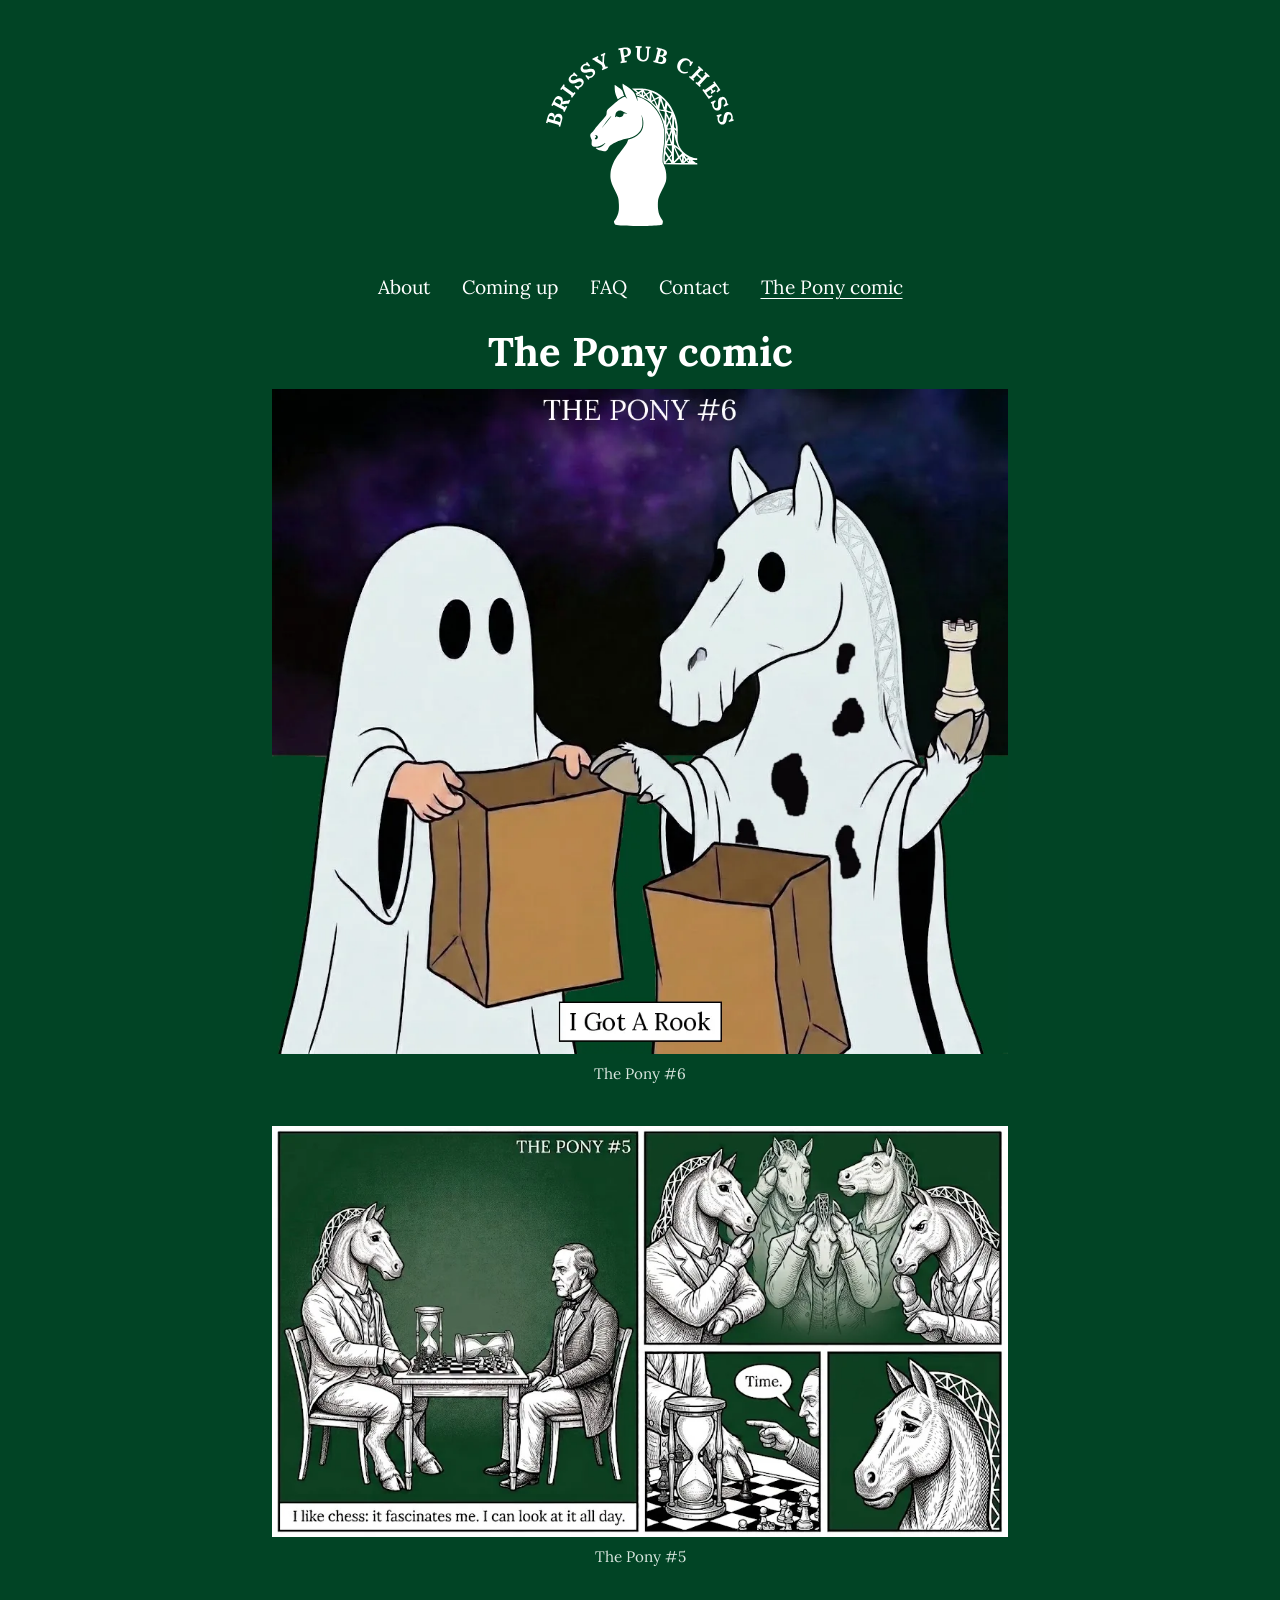
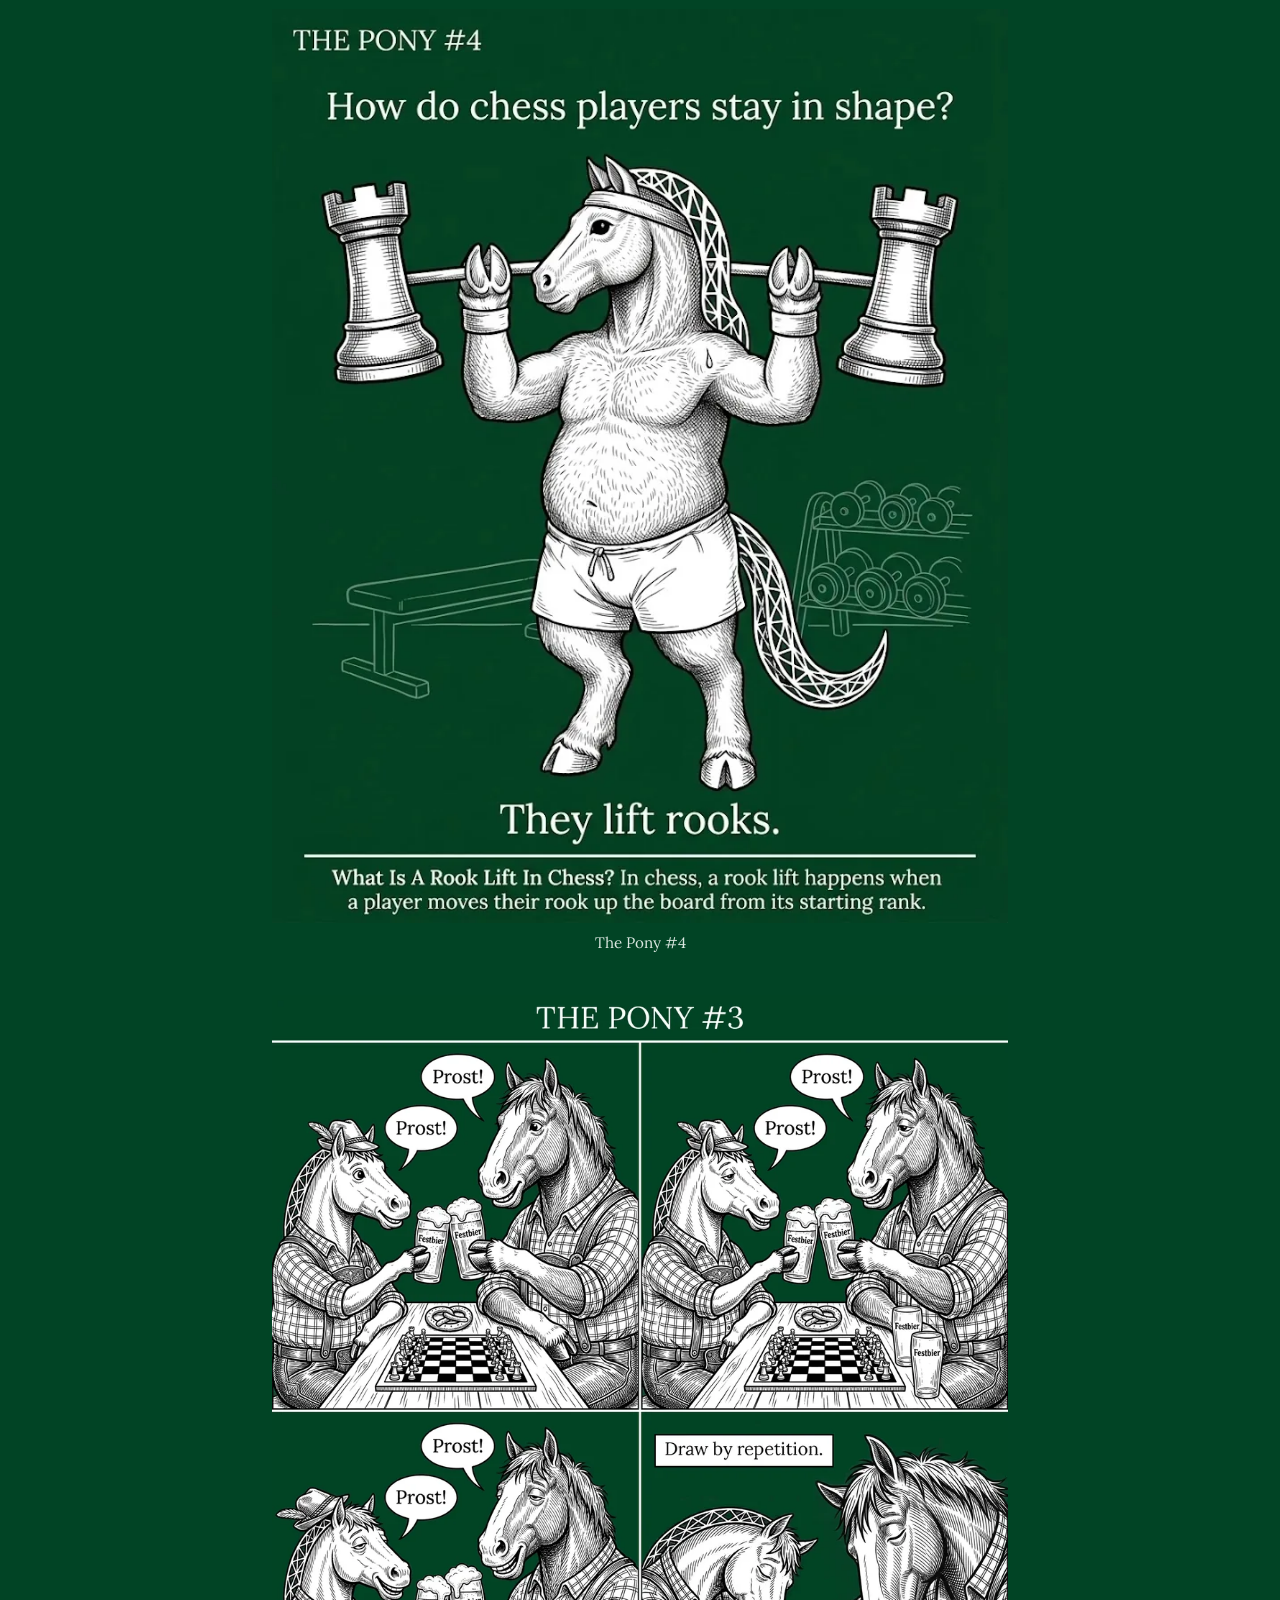
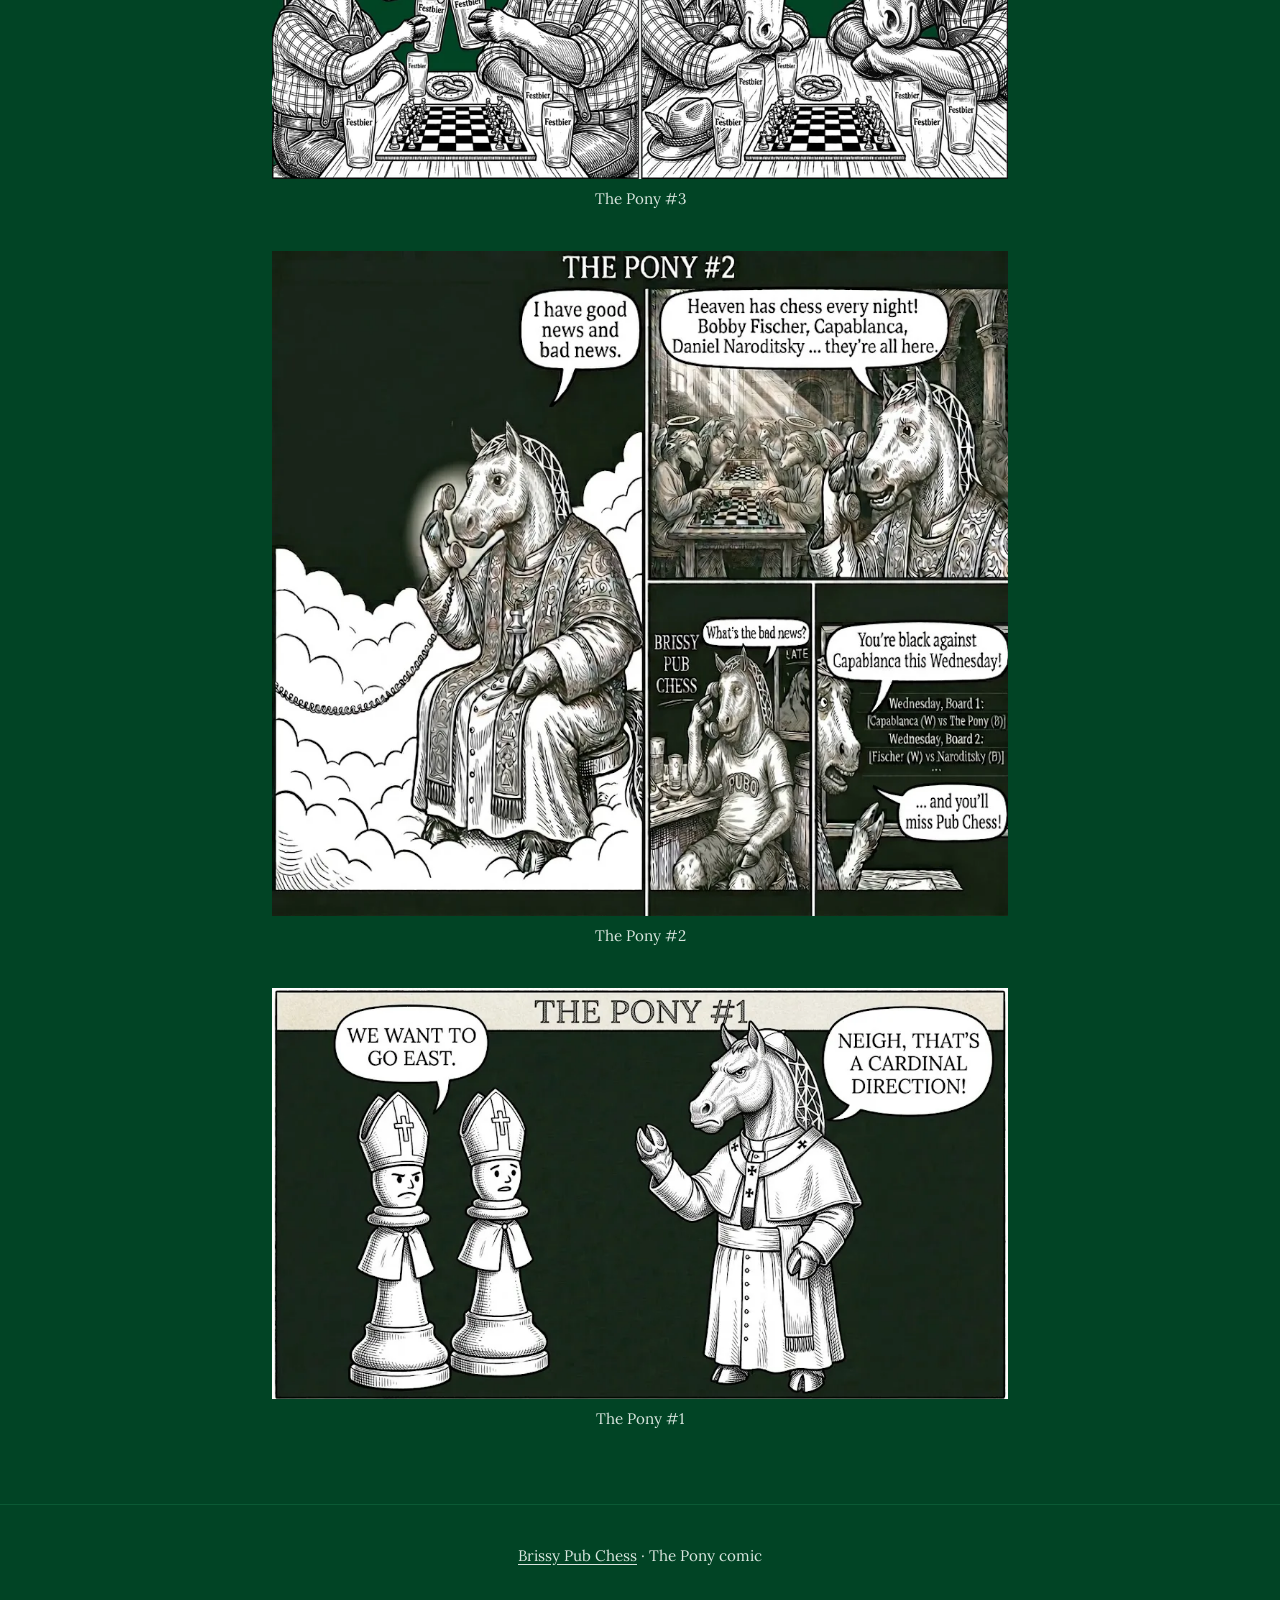
==== the-pony/index.html @ 3428e90f "Use the www address in canonical and og tags Co-Authored-By: Claude Opus 5.5 <noreply@anthropic.com>" ====
<!DOCTYPE html>
<html lang="en-AU">
<head>
  <meta charset="utf-8">
  <meta name="viewport" content="width=device-width, initial-scale=1">
  <title>The Pony · Brissy Pub Chess</title>
  <meta name="description" content="The Pony, a chess comic from Brissy Pub Chess.">
  <link rel="canonical" href="https://www.brissypubchess.com.au/the-pony/">
  <meta property="og:type" content="website">
  <meta property="og:site_name" content="Brissy Pub Chess">
  <meta property="og:title" content="The Pony · Brissy Pub Chess">
  <meta property="og:description" content="The Pony, a chess comic from Brissy Pub Chess.">
  <meta property="og:url" content="https://www.brissypubchess.com.au/the-pony/">
  <meta property="og:image" content="https://www.brissypubchess.com.au/images/share.jpg">
  <meta property="og:image:width" content="1200">
  <meta property="og:image:height" content="630">
  <meta property="og:image:alt" content="Players at chess boards at Sea Legs Brewing Co">
  <meta property="og:locale" content="en_AU">
  <meta name="theme-color" content="#014425">
  <link rel="icon" href="../images/favicon.svg" type="image/svg+xml">
  <link rel="apple-touch-icon" href="../images/apple-touch-icon.png">
  <link rel="preload" href="../fonts/lora-latin-wght-normal.woff2" as="font" type="font/woff2" crossorigin>
  <link rel="stylesheet" href="../css/style.css">
</head>
<body>
  <a class="skip-link" href="#main">Skip to content</a>

  <header class="site-header">
    <a href="../index.html"><img class="logo" src="../images/logo.svg" width="1024" height="1024" alt="Brissy Pub Chess"></a>
    <nav class="site-nav" aria-label="Main">
      <ul>
        <li><a href="../index.html#about">About</a></li>
        <li><a href="../index.html#coming-up">Coming up</a></li>
        <li><a href="../index.html#faq">FAQ</a></li>
        <li><a href="../index.html#contact">Contact</a></li>
        <li><a href="index.html" aria-current="page">The Pony comic</a></li>
      </ul>
    </nav>
  </header>

  <main id="main">
    <h1>The Pony comic</h1>

    <!--
      Newest first. To add a comic, copy one <figure> block to the top and
      change the number in it. Each comic has a 640px wide copy for phones and
      a copy up to 1024px wide for computers; the browser picks one. The
      newest comic loads straight away; older ones load as people scroll down.
    -->

    <figure class="comic">
      <img src="../images/the-pony/the-pony-6-640.webp"
           srcset="../images/the-pony/the-pony-6-640.webp 640w, ../images/the-pony/the-pony-6-1024.webp 1024w"
           sizes="(min-width: 48rem) 46rem, 100vw"
           width="1024" height="925"
           alt="Trick-or-treating at night. A child in a white ghost sheet holds open a paper bag. Beside them, The Pony, also in a ghost sheet with eye holes, holds up a chess rook over his own paper bag. Caption: I Got A Rook.">
      <figcaption>The Pony #6</figcaption>
    </figure>

    <figure class="comic">
      <img src="../images/the-pony/the-pony-5-640.webp"
           srcset="../images/the-pony/the-pony-5-640.webp 640w, ../images/the-pony/the-pony-5-1024.webp 1024w"
           sizes="(min-width: 48rem) 46rem, 100vw"
           loading="lazy"
           width="1024" height="572"
           alt="The Pony plays chess against a Victorian gentleman, with sandglasses for clocks. Caption: I like chess: it fascinates me. I can look at it all day. The Pony thinks hard, the gentleman points at the empty sandglass and says Time., and The Pony looks sad.">
      <figcaption>The Pony #5</figcaption>
    </figure>

    <figure class="comic">
      <img src="../images/the-pony/the-pony-4-640.webp"
           srcset="../images/the-pony/the-pony-4-640.webp 640w, ../images/the-pony/the-pony-4-825.webp 825w"
           sizes="(min-width: 48rem) 46rem, 100vw"
           loading="lazy"
           width="825" height="1024"
           alt="How do chess players stay in shape? The Pony lifts a barbell with a rook at each end. They lift rooks. Below: What is a rook lift in chess? In chess, a rook lift happens when a player moves their rook up the board from its starting rank.">
      <figcaption>The Pony #4</figcaption>
    </figure>

    <figure class="comic">
      <img src="../images/the-pony/the-pony-3-640.webp"
           srcset="../images/the-pony/the-pony-3-640.webp 640w, ../images/the-pony/the-pony-3-1024.webp 1024w"
           sizes="(min-width: 48rem) 46rem, 100vw"
           loading="lazy"
           width="1024" height="1090"
           alt="Two horses in Oktoberfest outfits at a chess board clink steins of Festbier and say Prost!, three panels in a row, with more empty glasses each time. In the last panel both are asleep on the table: Draw by repetition.">
      <figcaption>The Pony #3</figcaption>
    </figure>

    <figure class="comic">
      <img src="../images/the-pony/the-pony-2-640.webp"
           srcset="../images/the-pony/the-pony-2-640.webp 640w, ../images/the-pony/the-pony-2-1024.webp 1024w"
           sizes="(min-width: 48rem) 46rem, 100vw"
           loading="lazy"
           width="1024" height="925"
           alt="The Pony phones from heaven: I have good news and bad news. Heaven has chess every night! Bobby Fischer, Capablanca, Daniel Naroditsky ... they're all here. At Brissy Pub Chess, a horse answers: What's the bad news? You're black against Capablanca this Wednesday! ... and you'll miss Pub Chess! The pairings read Board 1: Capablanca (W) vs The Pony (B), Board 2: Fischer (W) vs Naroditsky (B).">
      <figcaption>The Pony #2</figcaption>
    </figure>

    <figure class="comic">
      <img src="../images/the-pony/the-pony-1-640.webp"
           srcset="../images/the-pony/the-pony-1-640.webp 640w, ../images/the-pony/the-pony-1-1024.webp 1024w"
           sizes="(min-width: 48rem) 46rem, 100vw"
           loading="lazy"
           width="1024" height="572"
           alt="Two bishops say: We want to go east. The Pony, dressed as a cardinal, replies: Neigh, that's a cardinal direction!">
      <figcaption>The Pony #1</figcaption>
    </figure>
  </main>

  <footer class="site-footer">
    <p><a href="../index.html">Brissy Pub Chess</a> · The Pony comic</p>
  </footer>
</body>
</html>
---- css/style.css ----
/* Brissy Pub Chess website styles.
   Phone first: the base rules are for a narrow screen, and the media
   queries at the bottom widen the layout for tablets and computers. */

@font-face {
  font-family: "Lora";
  src: url("../fonts/lora-latin-wght-normal.woff2") format("woff2");
  font-weight: 400 700;
  font-style: normal;
  font-display: swap;
}

:root {
  --green: #014425;      /* the brand green, measured from the logo */
  --green-light: #0b5a35;
  --white: #ffffff;
  --white-soft: #d9e6df;
  --max-width: 48rem;
}

*,
*::before,
*::after {
  box-sizing: border-box;
}

/* Smooth jumps between sections, unless the visitor has asked their
   device to reduce motion. */
@media (prefers-reduced-motion: no-preference) {
  html {
    scroll-behavior: smooth;
  }
}

body {
  margin: 0;
  background: var(--green);
  color: var(--white);
  font-family: "Lora", Georgia, "Times New Roman", serif;
  font-size: 1.125rem;
  line-height: 1.6;
}

img {
  max-width: 100%;
  height: auto;
  display: block;
}

a {
  color: var(--white);
  text-underline-offset: 0.2em;
}

a:focus-visible,
summary:focus-visible {
  outline: 3px solid var(--white);
  outline-offset: 3px;
}

.skip-link {
  position: absolute;
  left: -999px;
}

.skip-link:focus {
  left: 1rem;
  top: 1rem;
  background: var(--white);
  color: var(--green);
  padding: 0.5rem 1rem;
}

/* Header and menu */

.site-header {
  text-align: center;
  padding: 1.5rem 1rem 0;
}

.site-title {
  margin: 0;
}

.site-header .logo {
  width: 11rem;
  margin: 0 auto;
}

.site-nav ul {
  list-style: none;
  margin: 1rem 0 0;
  padding: 0;
  display: flex;
  flex-wrap: wrap;
  justify-content: center;
  align-items: center;
  gap: 0.25rem 0.5rem;
}

.site-nav a {
  display: inline-flex;
  align-items: center;
  min-height: 2.75rem;   /* comfortable tap target on a phone */
  padding: 0.5rem 0.75rem;
  text-decoration: none;
}

.site-nav a:hover,
.site-nav a[aria-current="page"] {
  text-decoration: underline;
}

/* Content */

main {
  max-width: var(--max-width);
  margin: 0 auto;
  padding: 0 1rem 2rem;
}

section {
  padding-top: 1.5rem;
  scroll-margin-top: 1rem;
}

h1,
h2 {
  font-weight: 700;
  line-height: 1.25;
  margin: 1rem 0 0.75rem;
}

h1 {
  font-size: 2rem;
  text-align: center;
}

h2 {
  font-size: 1.6rem;
  border-bottom: 1px solid var(--green-light);
  padding-bottom: 0.25rem;
}

.lead {
  font-size: 1.25rem;
}

.photo {
  border-radius: 0.5rem;
  margin: 1rem 0;
}

.events {
  list-style: none;
  padding: 0;
}

.events li {
  border: 1px solid var(--white-soft);
  border-radius: 0.5rem;
  padding: 1rem;
}

.events strong {
  display: block;
  font-size: 1.25rem;
}

/* FAQ uses the built-in <details> element, so it opens and closes
   without any JavaScript. */

.faq details {
  border-bottom: 1px solid var(--green-light);
}

.faq summary {
  cursor: pointer;
  font-weight: 700;
  padding: 0.75rem 0;
  min-height: 2.75rem;
}

.faq details p {
  margin: 0 0 1rem;
}

.links {
  list-style: none;
  padding: 0;
}

.links li {
  padding: 0.25rem 0;
}

.links a {
  display: inline-block;
  min-height: 2.75rem;
  padding: 0.5rem 0;
}

/* The Pony */

.comic {
  margin: 0 0 2.5rem;
}

.comic figcaption {
  color: var(--white-soft);
  font-size: 0.95rem;
  margin-top: 0.5rem;
  text-align: center;
}

/* Footer */

.site-footer {
  text-align: center;
  color: var(--white-soft);
  font-size: 0.95rem;
  padding: 1.5rem 1rem 2rem;
  border-top: 1px solid var(--green-light);
}

.site-footer a {
  color: var(--white-soft);
}

/* Wider screens */

@media (min-width: 40rem) {
  body {
    font-size: 1.2rem;
  }

  .site-header .logo {
    width: 14rem;
  }

  h1 {
    font-size: 2.5rem;
  }
}
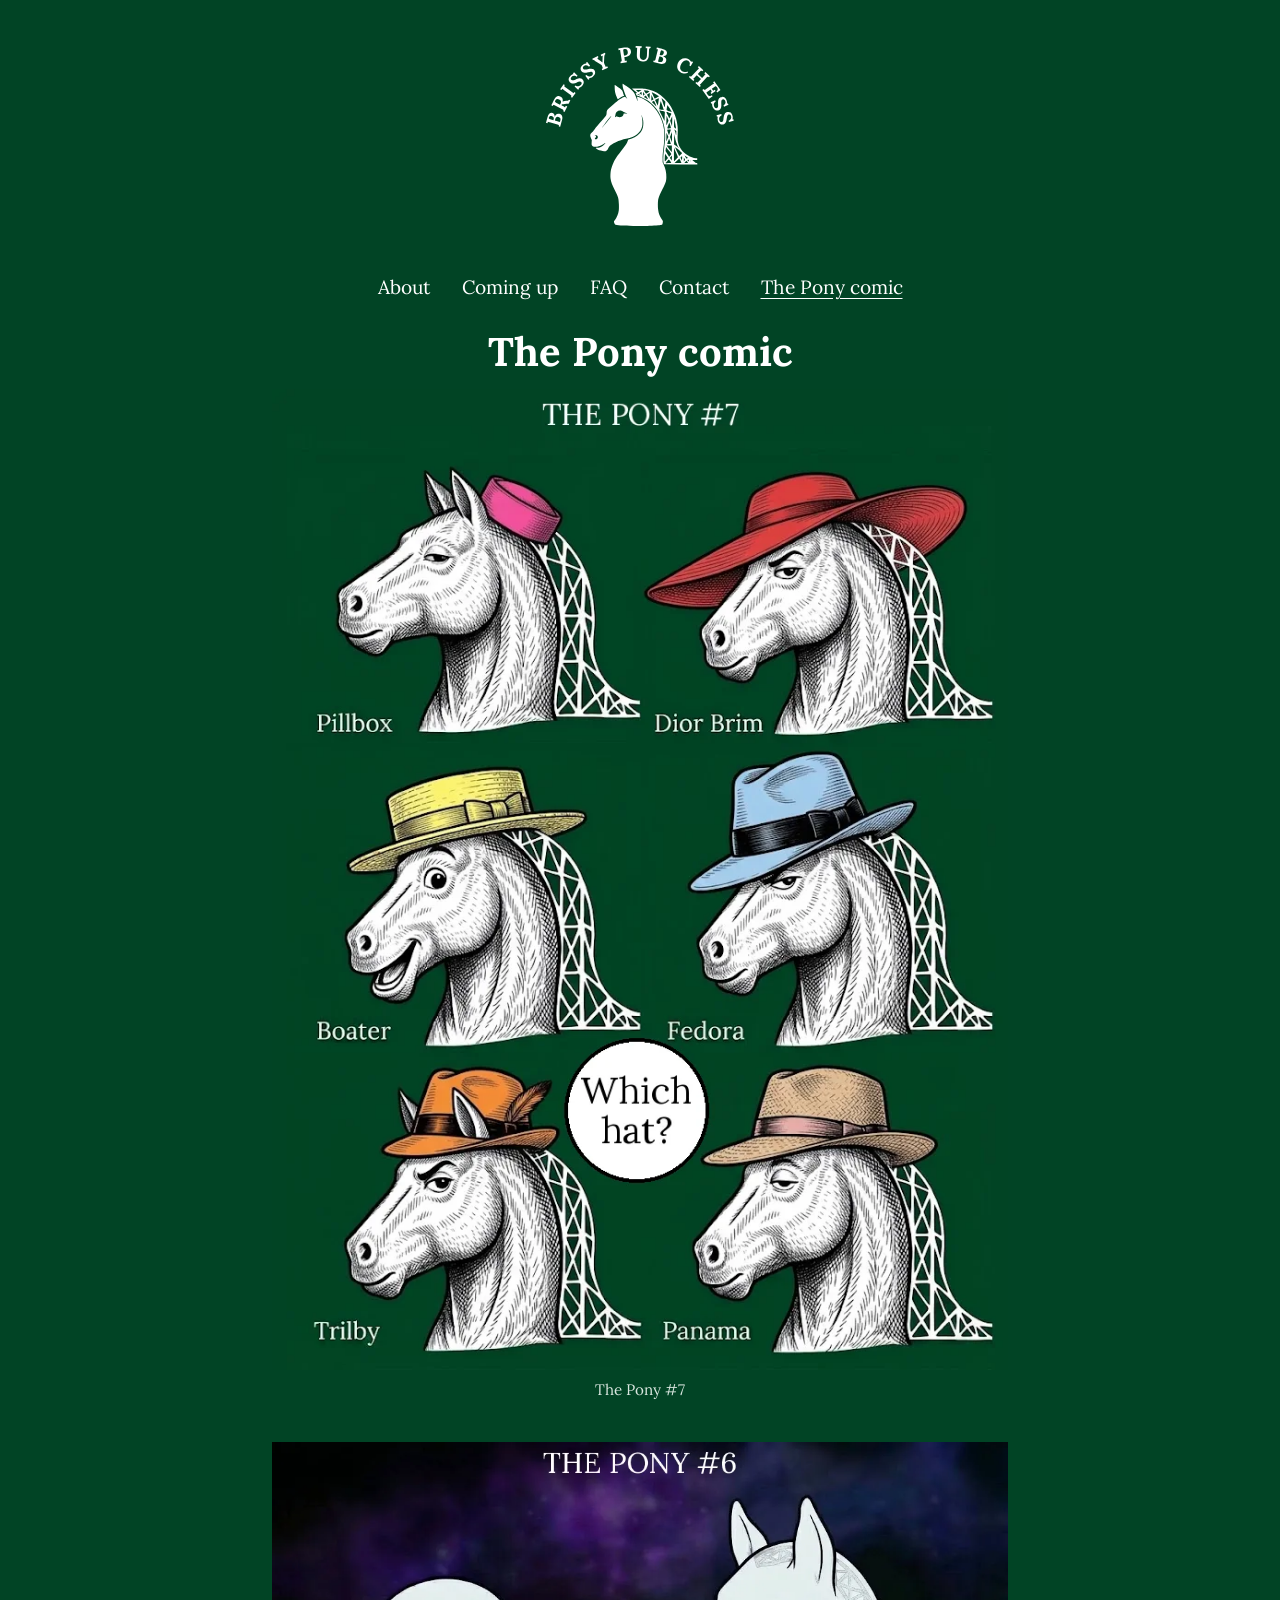
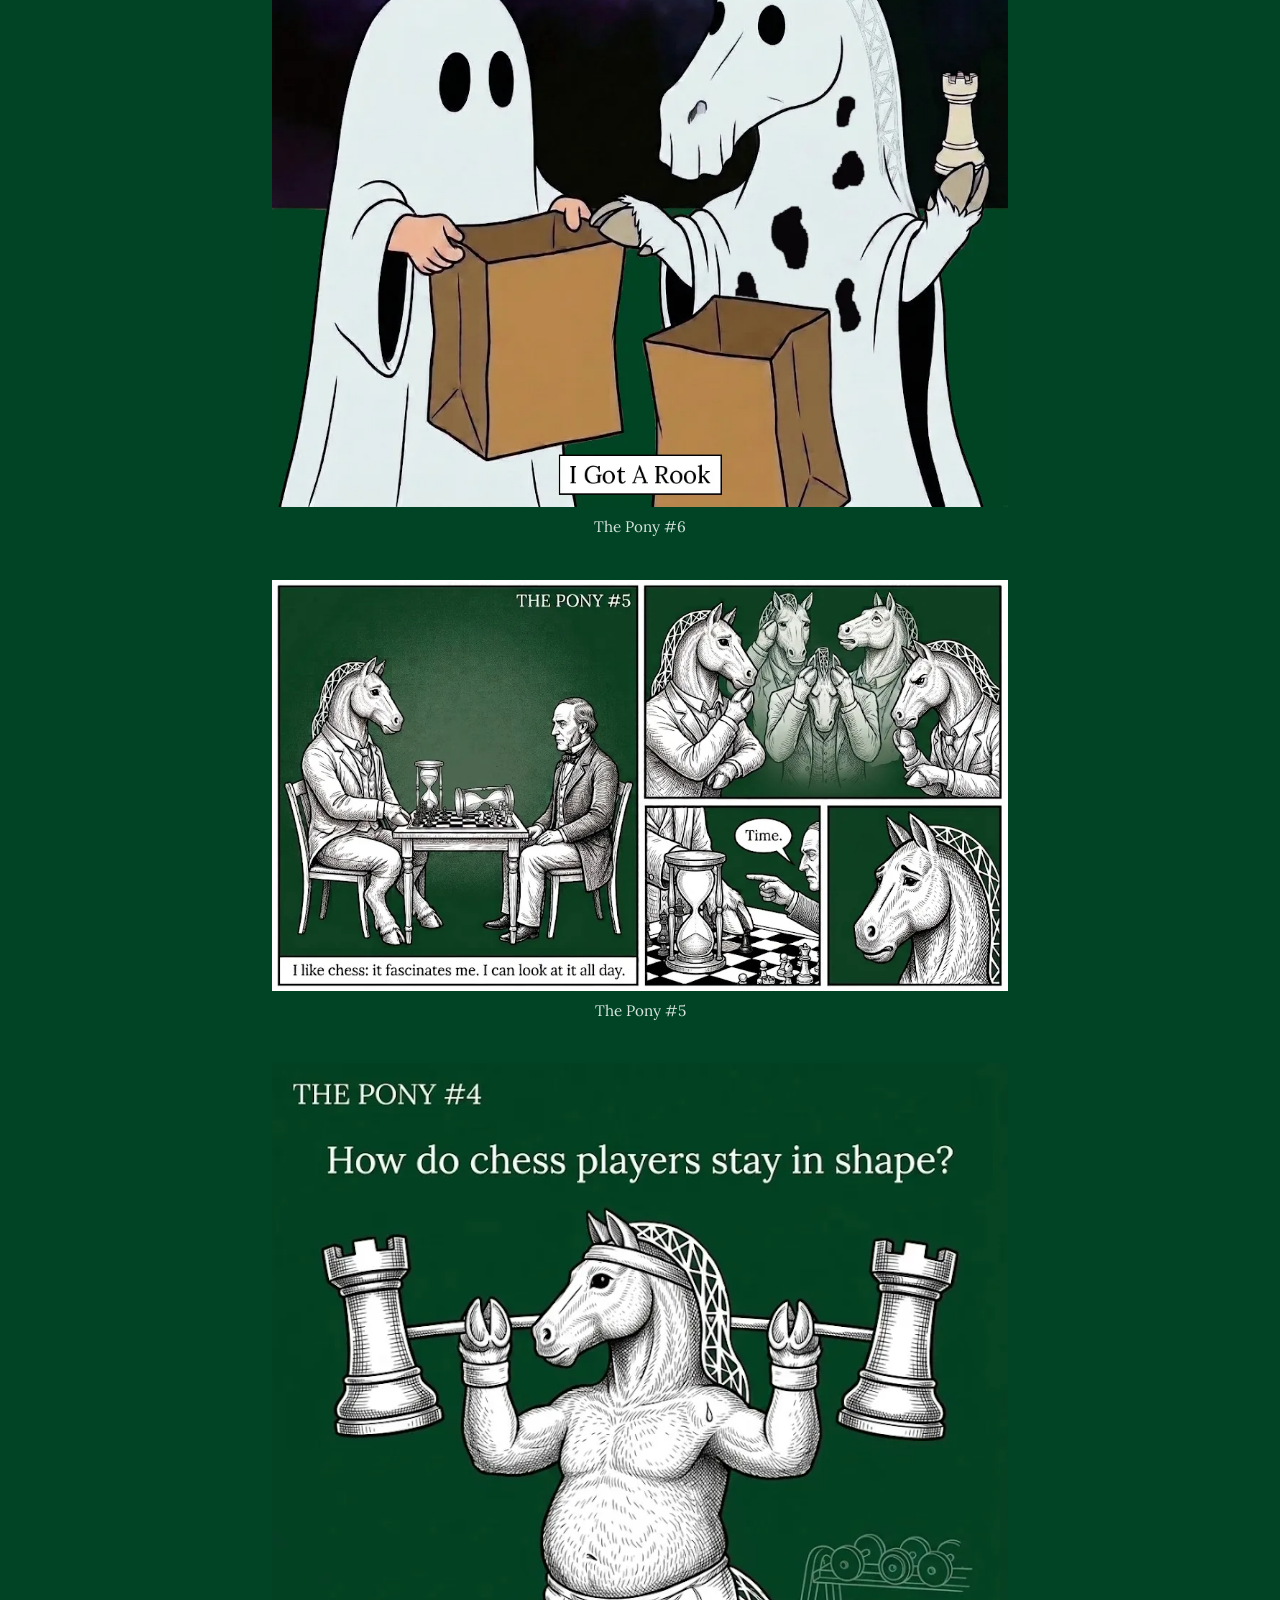
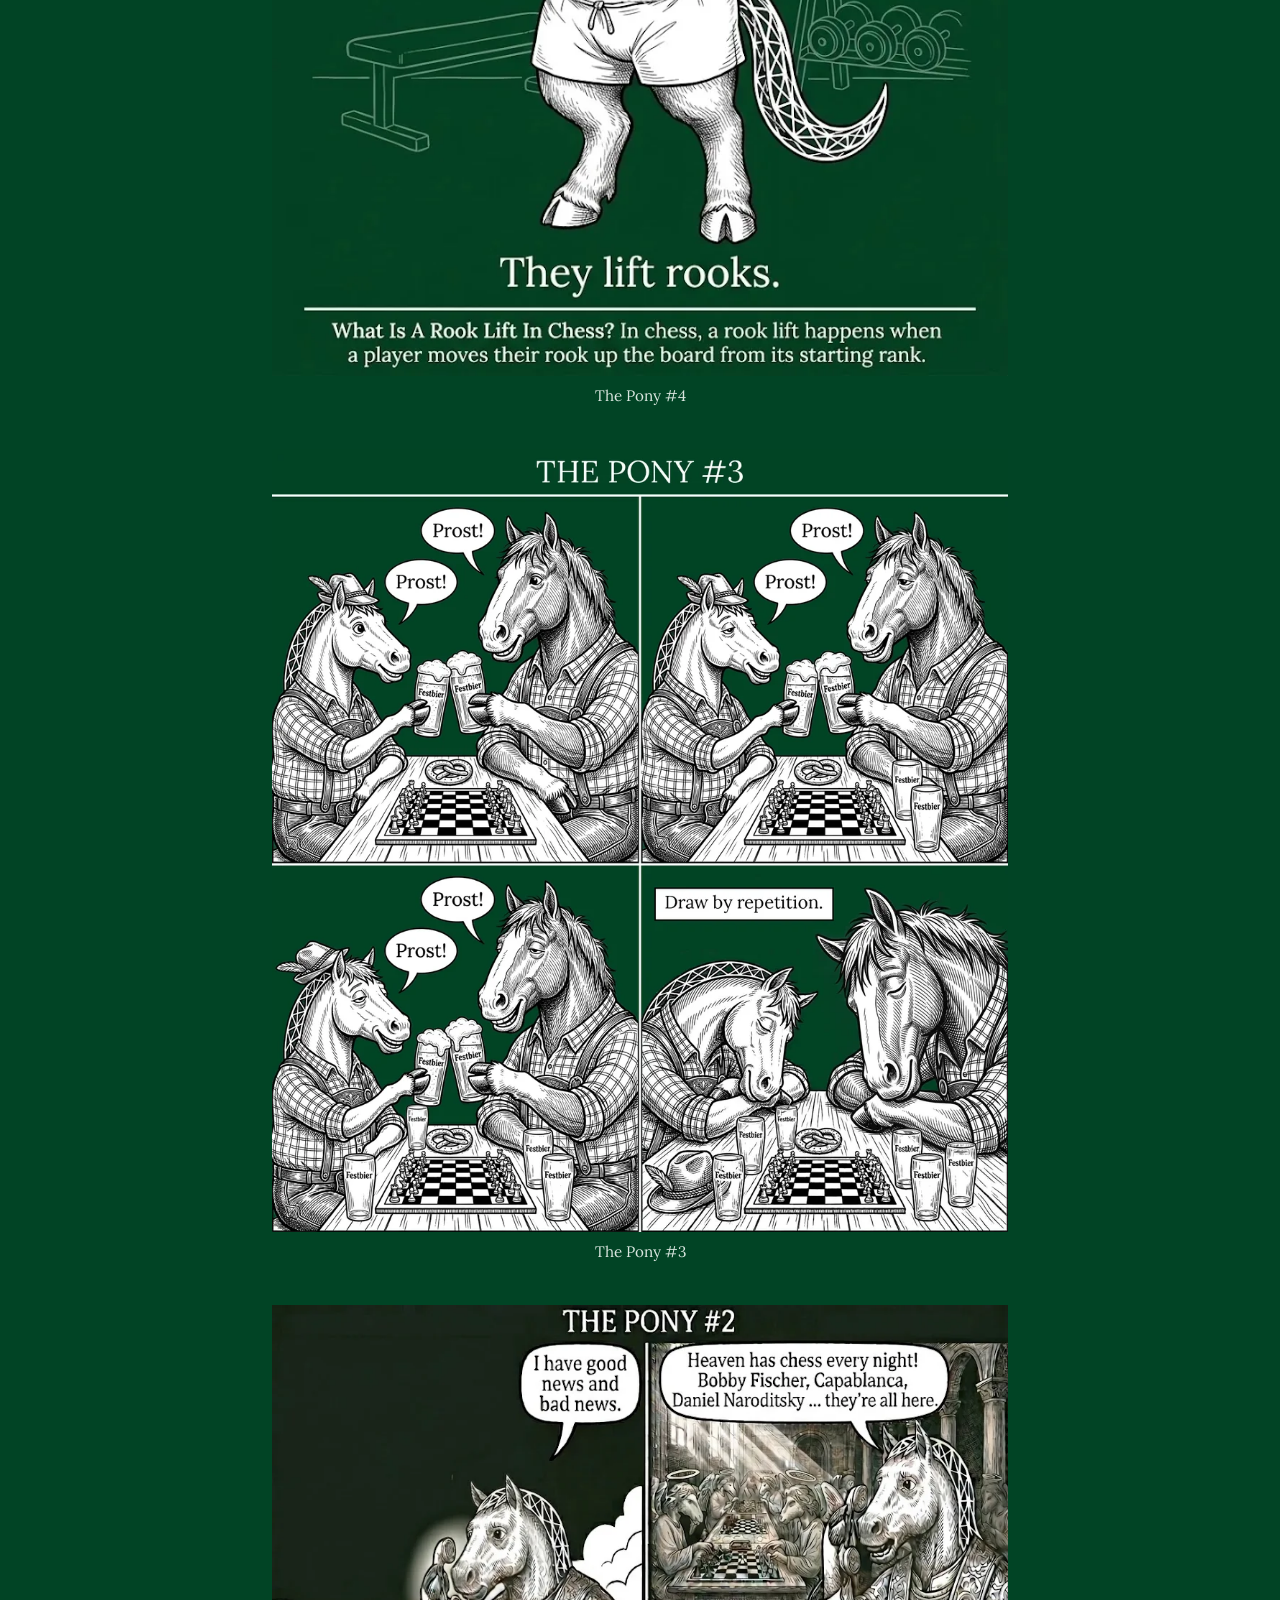
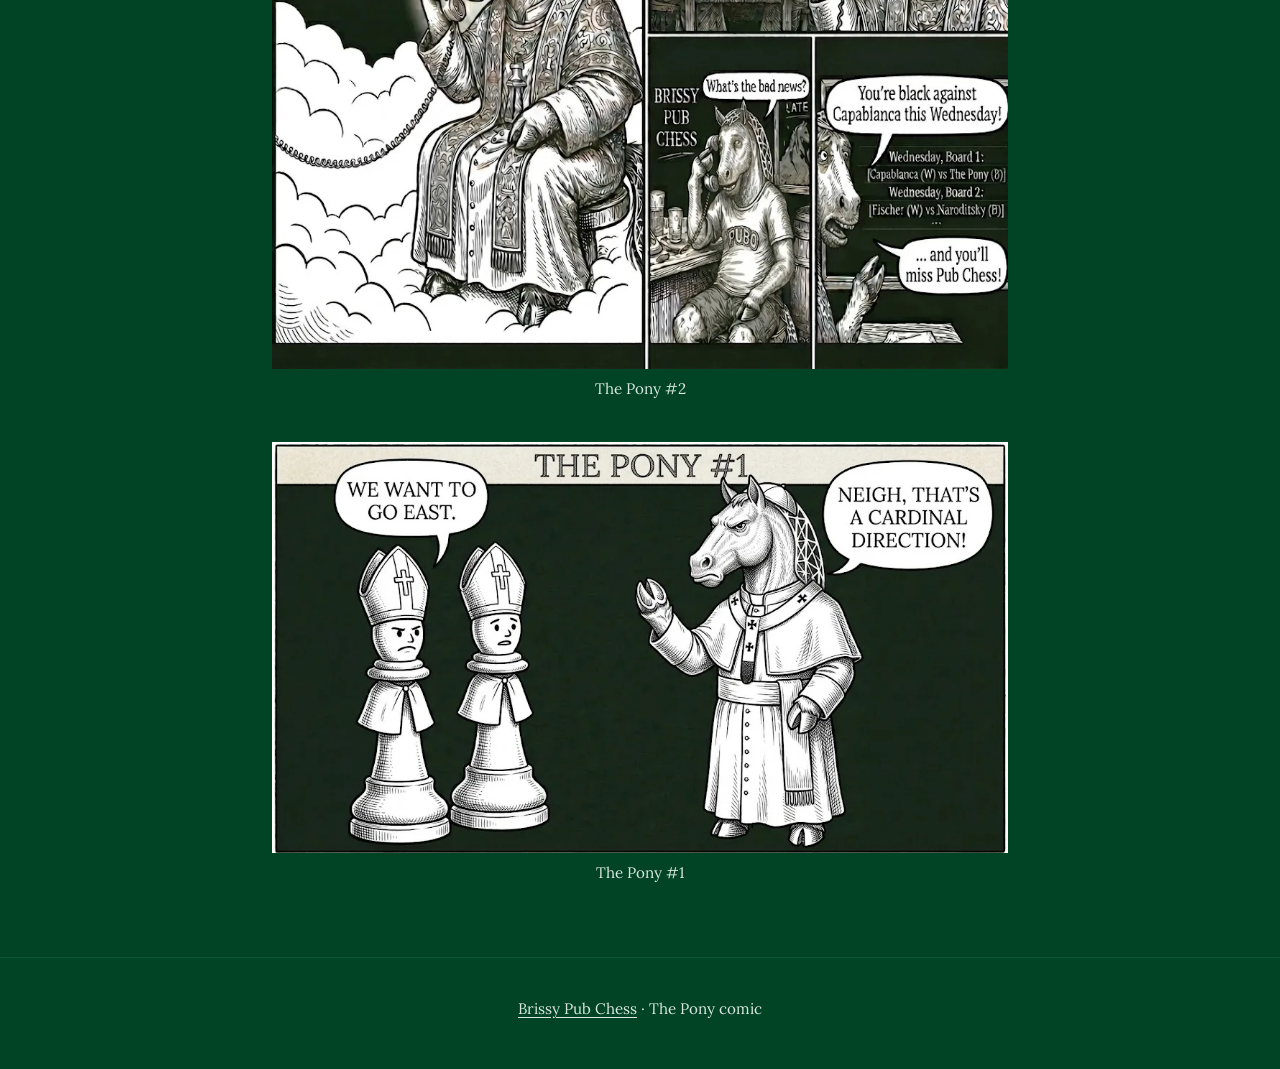
==== commit ec5218ba: "Add The Pony comic #7 Co-Authored-By: Claude Opus 5.5 <noreply@anthropic.com> Claude-Session: https:" ====
--- a/the-pony/index.html
+++ b/the-pony/index.html
@@ -49,9 +49,19 @@
     -->
 
     <figure class="comic">
+      <img src="../images/the-pony/the-pony-7-640.webp"
+           srcset="../images/the-pony/the-pony-7-640.webp 640w, ../images/the-pony/the-pony-7-798.webp 798w"
+           sizes="(min-width: 48rem) 46rem, 100vw"
+           width="798" height="1064"
+           alt="Six drawings of The Pony's head, each wearing a different hat and labelled: Pillbox, Dior Brim, Boater, Fedora, Trilby and Panama. In the middle, a speech bubble asks: Which hat?">
+      <figcaption>The Pony #7</figcaption>
+    </figure>
+
+    <figure class="comic">
       <img src="../images/the-pony/the-pony-6-640.webp"
            srcset="../images/the-pony/the-pony-6-640.webp 640w, ../images/the-pony/the-pony-6-1024.webp 1024w"
            sizes="(min-width: 48rem) 46rem, 100vw"
+           loading="lazy"
            width="1024" height="925"
            alt="Trick-or-treating at night. A child in a white ghost sheet holds open a paper bag. Beside them, The Pony, also in a ghost sheet with eye holes, holds up a chess rook over his own paper bag. Caption: I Got A Rook.">
       <figcaption>The Pony #6</figcaption>
--- a/css/style.css
+++ b/css/style.css
@@ -80,6 +80,17 @@
 
 .site-title {
   margin: 0;
+}
+
+/* The place names sit inside the home page's h1, under the logo, so the
+   main heading names the suburb and city as text, not just as a picture. */
+.tagline {
+  display: block;
+  margin-top: 0.5rem;
+  font-size: 1.125rem;
+  font-weight: 400;
+  letter-spacing: 0.02em;
+  color: var(--white-soft);
 }
 
 .site-header .logo {
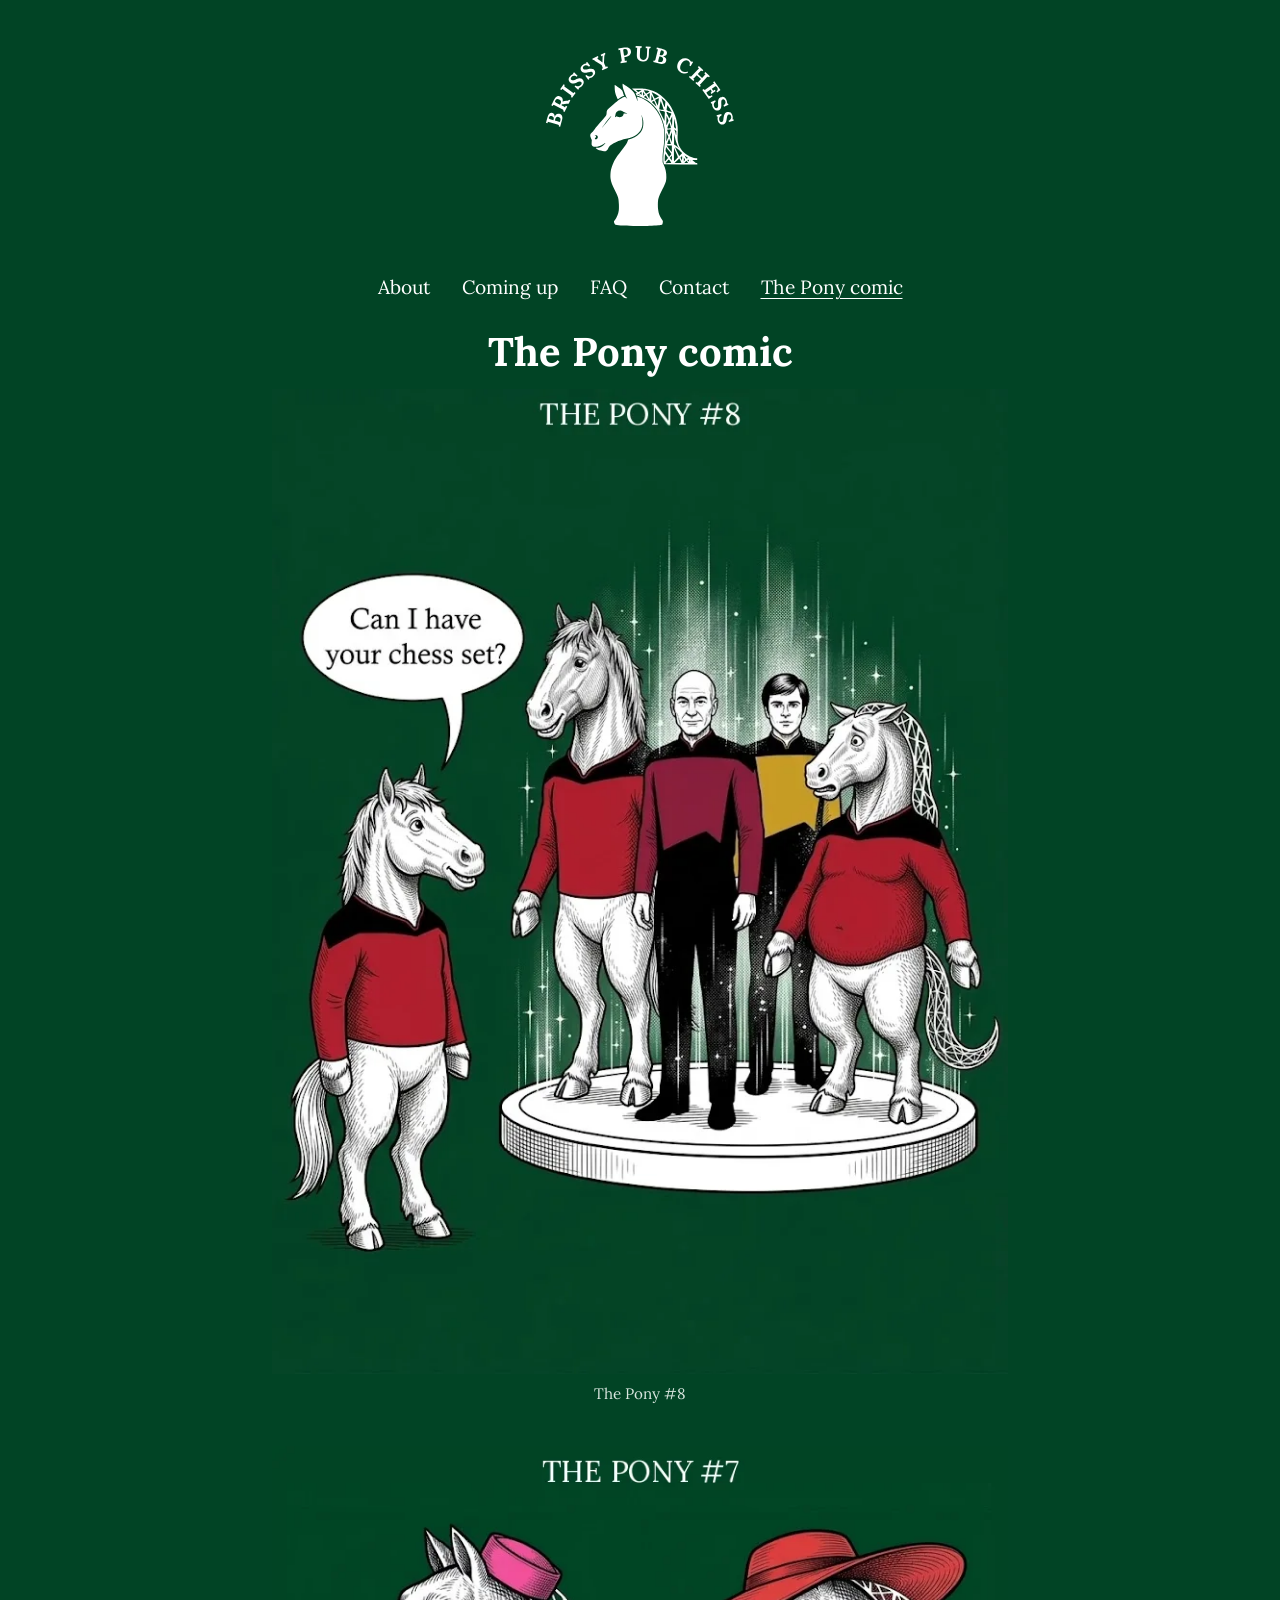
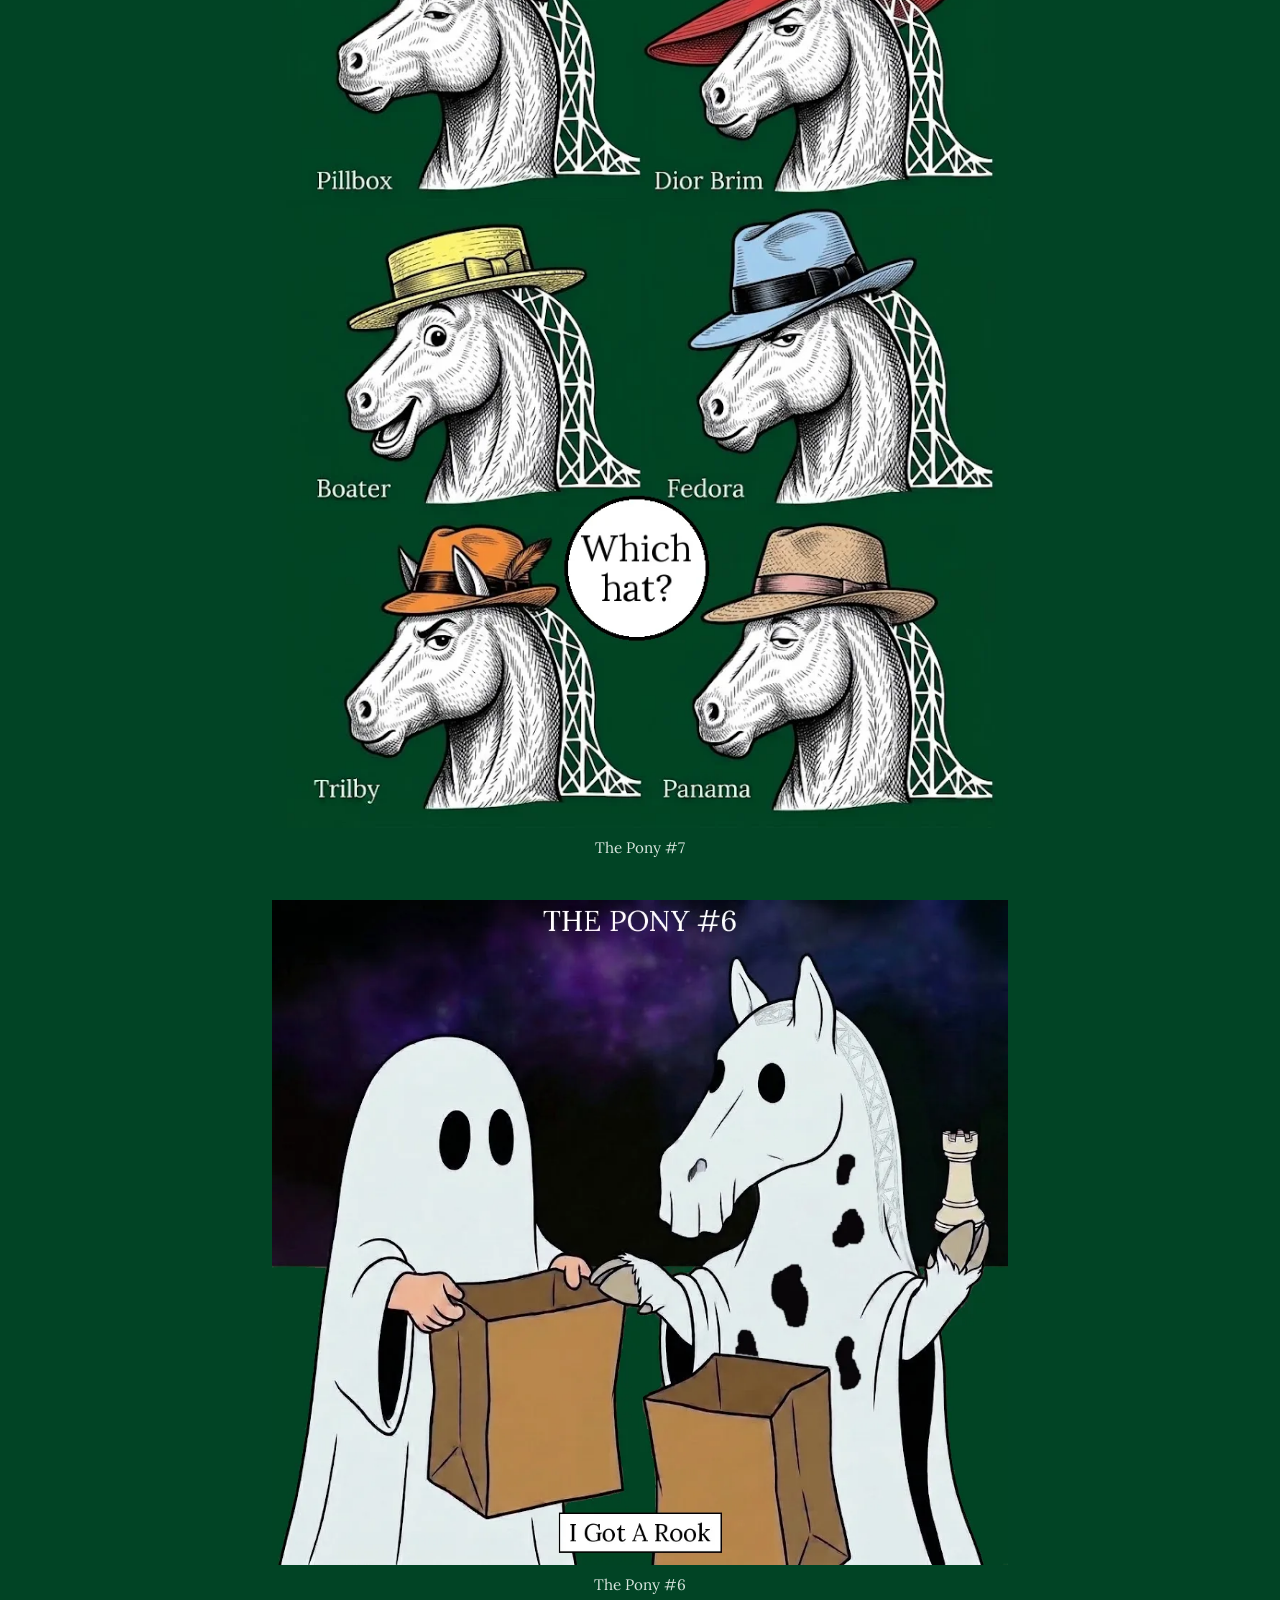
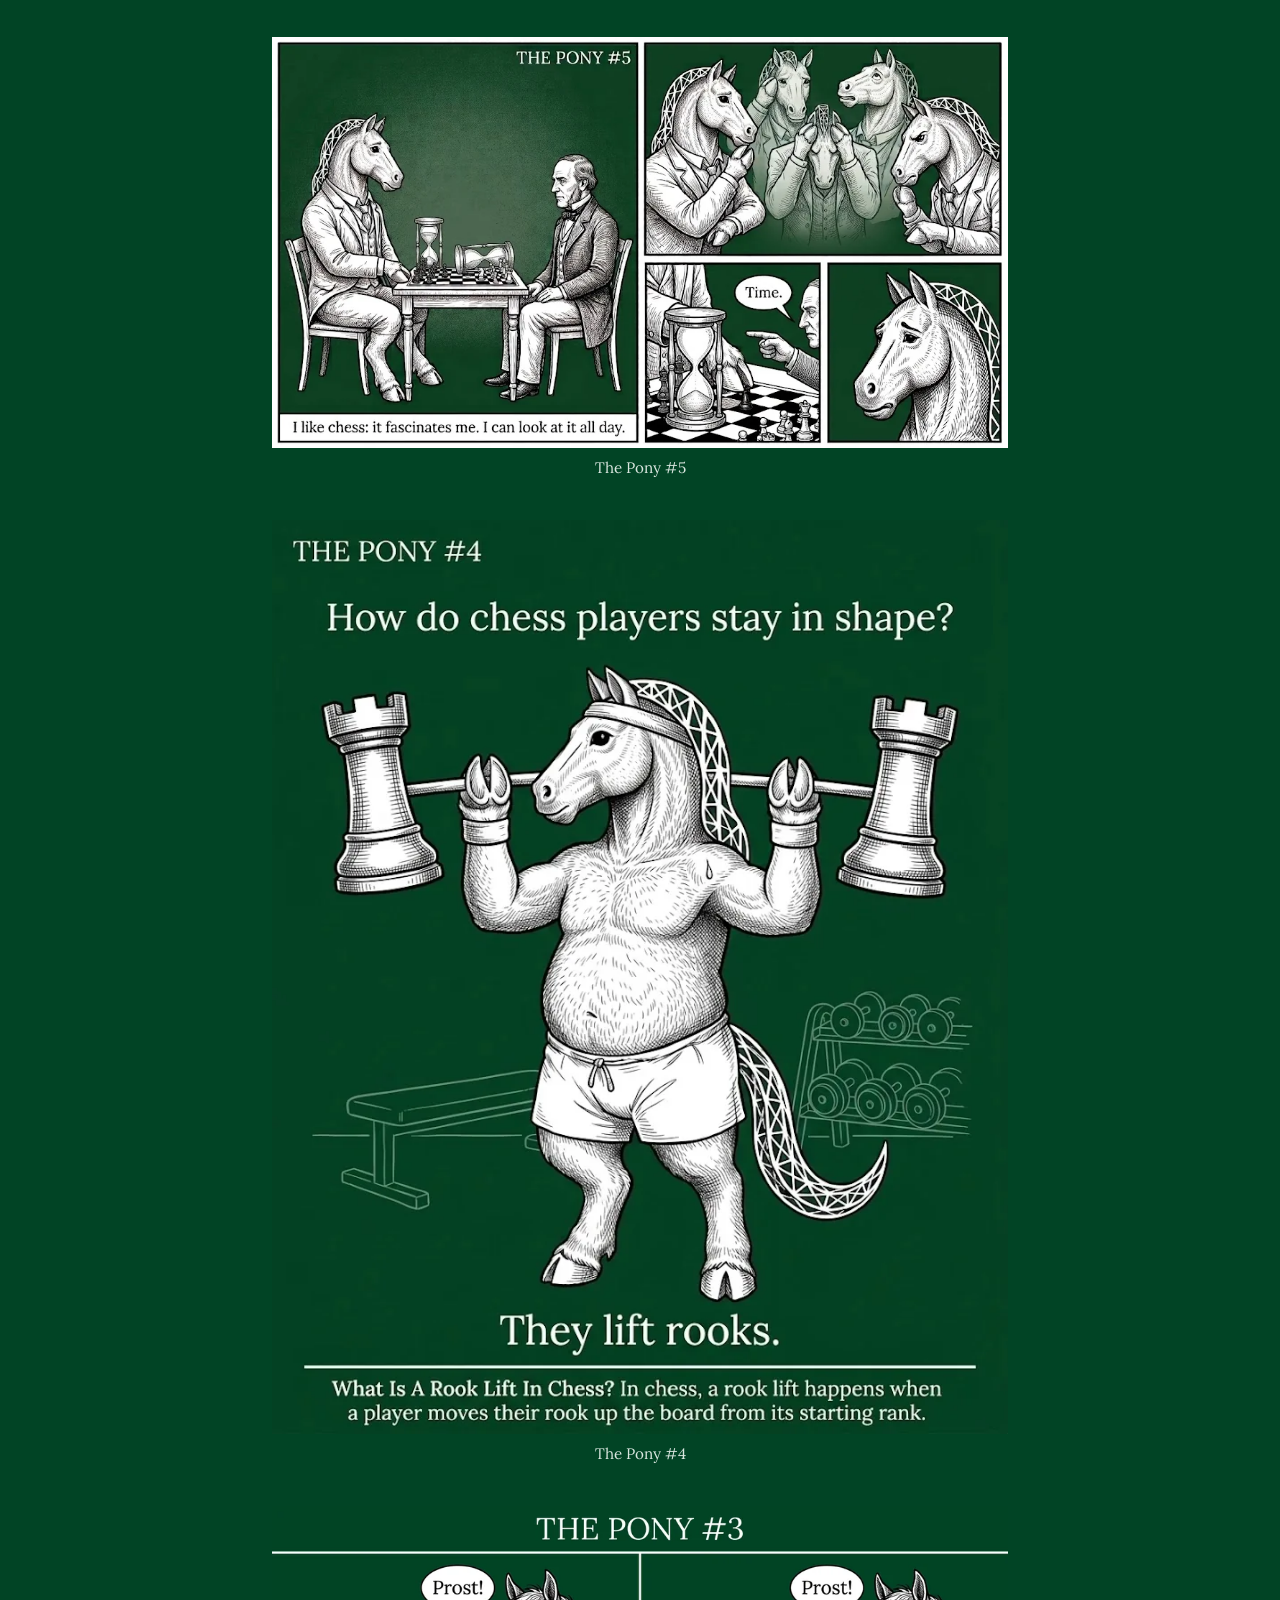
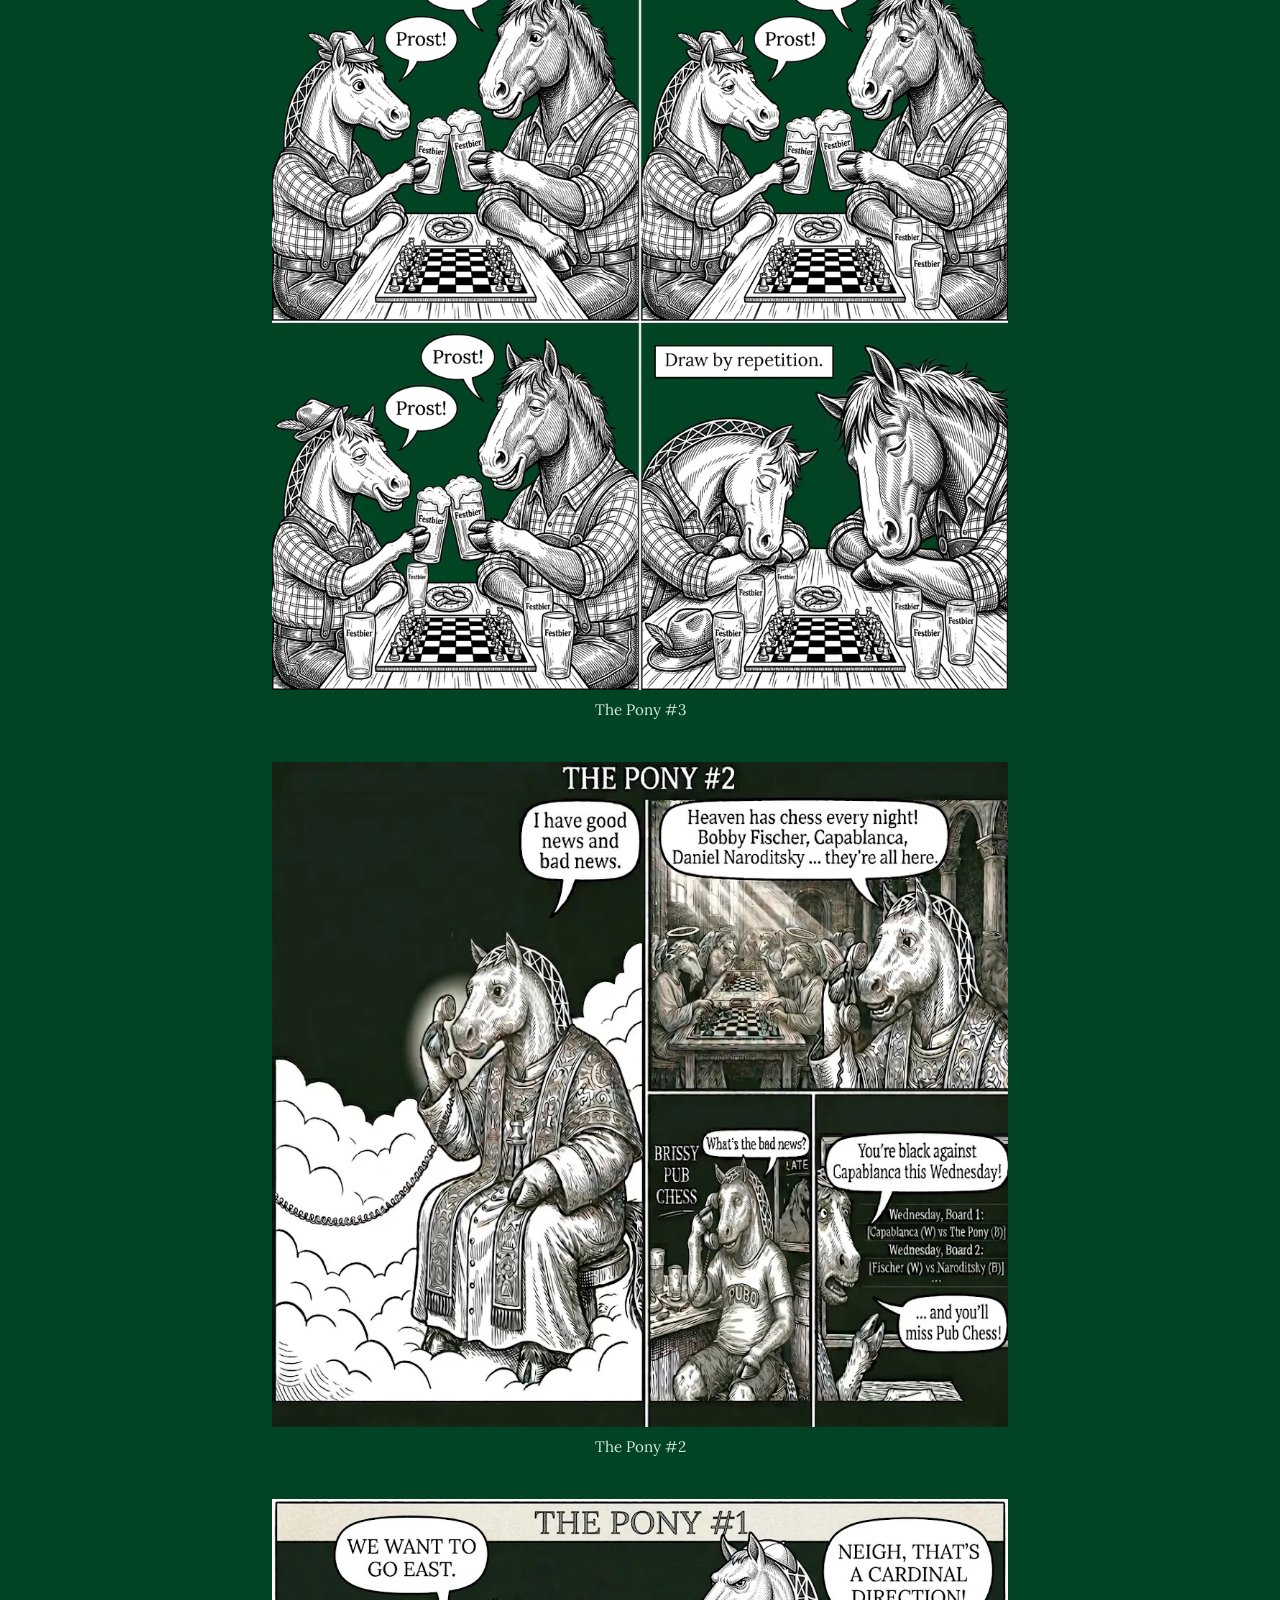
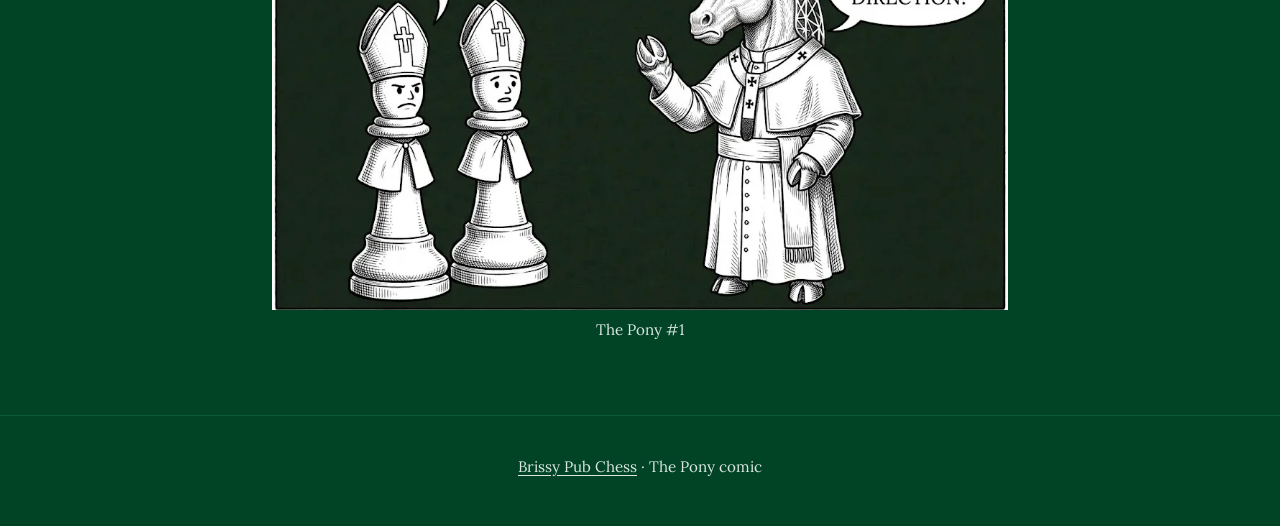
==== commit dc5d8b6d: "Add The Pony comic #8 Co-Authored-By: Claude Opus 5.5 <noreply@anthropic.com> Claude-Session: https:" ====
--- a/the-pony/index.html
+++ b/the-pony/index.html
@@ -49,9 +49,19 @@
     -->
 
     <figure class="comic">
+      <img src="../images/the-pony/the-pony-8-640.webp"
+           srcset="../images/the-pony/the-pony-8-640.webp 640w, ../images/the-pony/the-pony-8-765.webp 765w"
+           sizes="(min-width: 48rem) 46rem, 100vw"
+           width="765" height="1024"
+           alt="The Pony, wearing a red uniform top, stands beside a round, sparkling platform. On the platform are two other horses in red uniform tops, a bald man in a red uniform and a dark-haired man in a gold uniform. The Pony asks, in a speech bubble: Can I have your chess set?">
+      <figcaption>The Pony #8</figcaption>
+    </figure>
+
+    <figure class="comic">
       <img src="../images/the-pony/the-pony-7-640.webp"
            srcset="../images/the-pony/the-pony-7-640.webp 640w, ../images/the-pony/the-pony-7-798.webp 798w"
            sizes="(min-width: 48rem) 46rem, 100vw"
+           loading="lazy"
            width="798" height="1064"
            alt="Six drawings of The Pony's head, each wearing a different hat and labelled: Pillbox, Dior Brim, Boater, Fedora, Trilby and Panama. In the middle, a speech bubble asks: Which hat?">
       <figcaption>The Pony #7</figcaption>
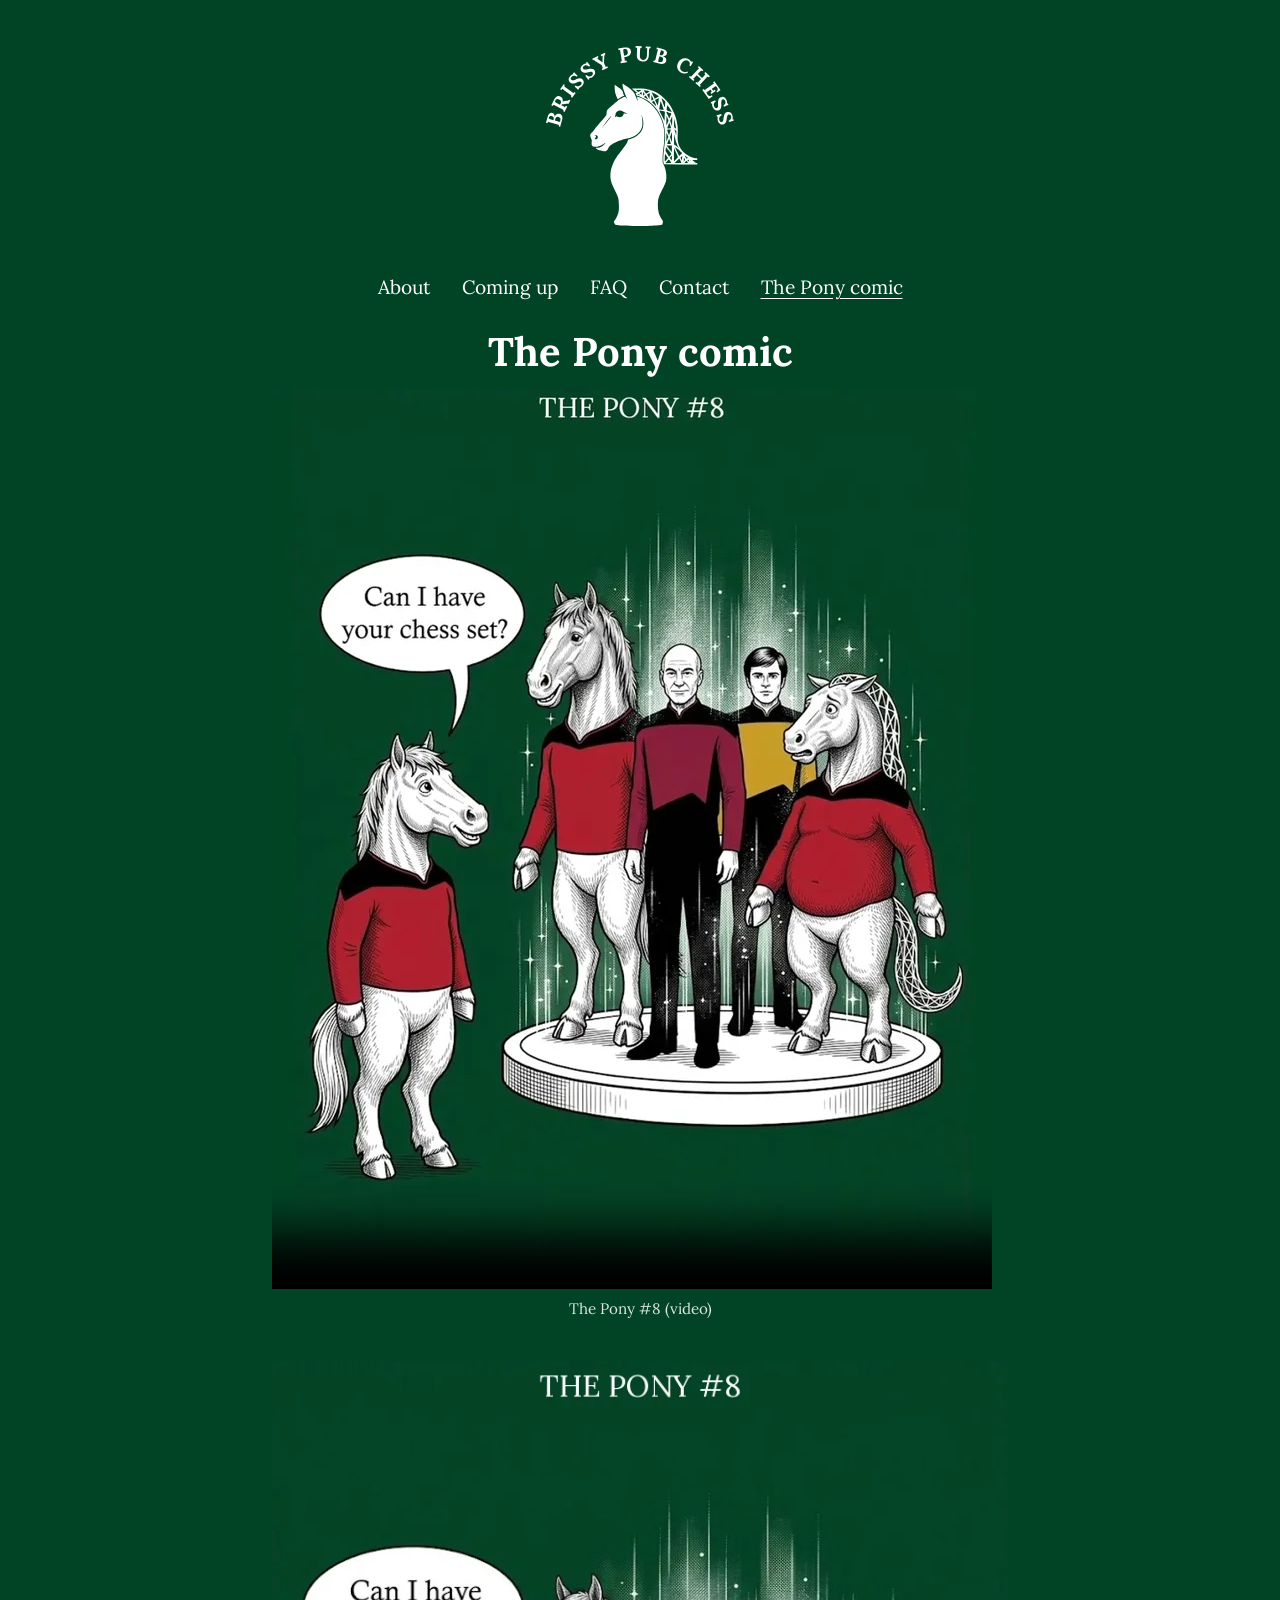
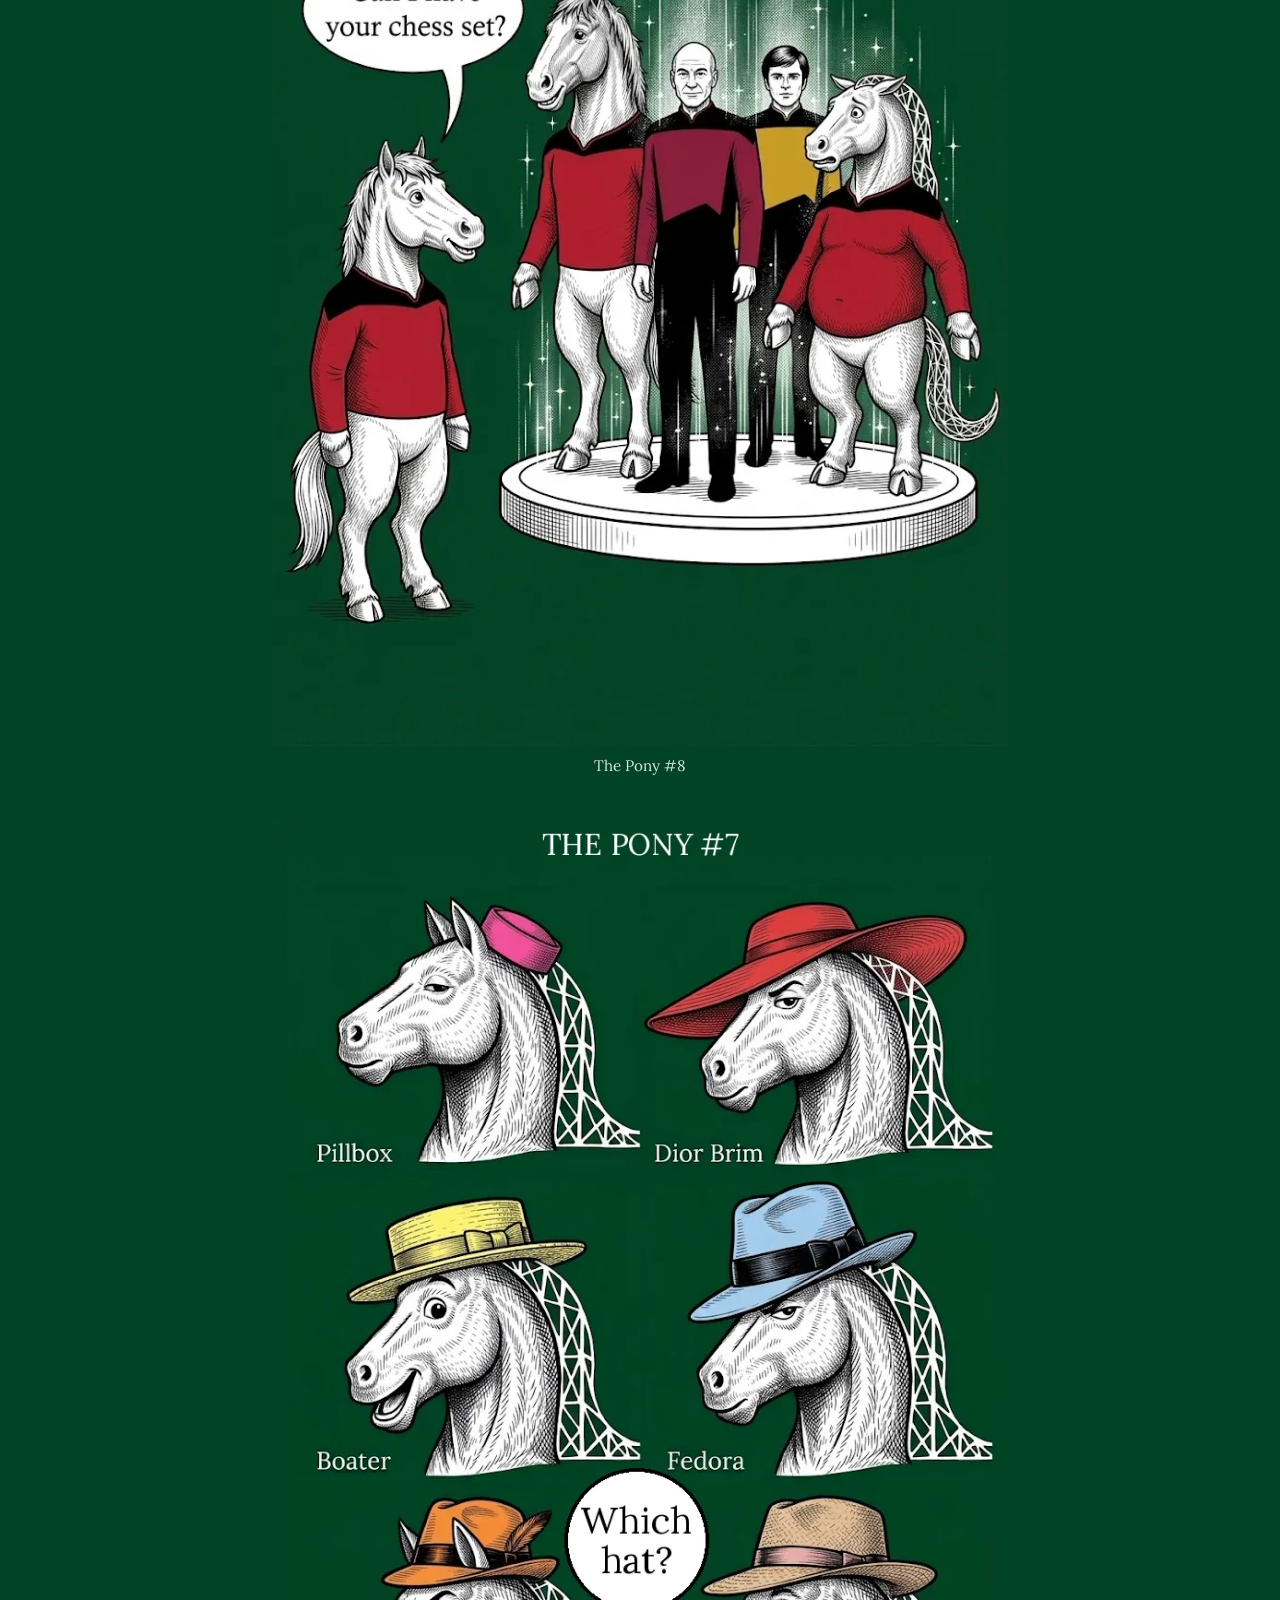
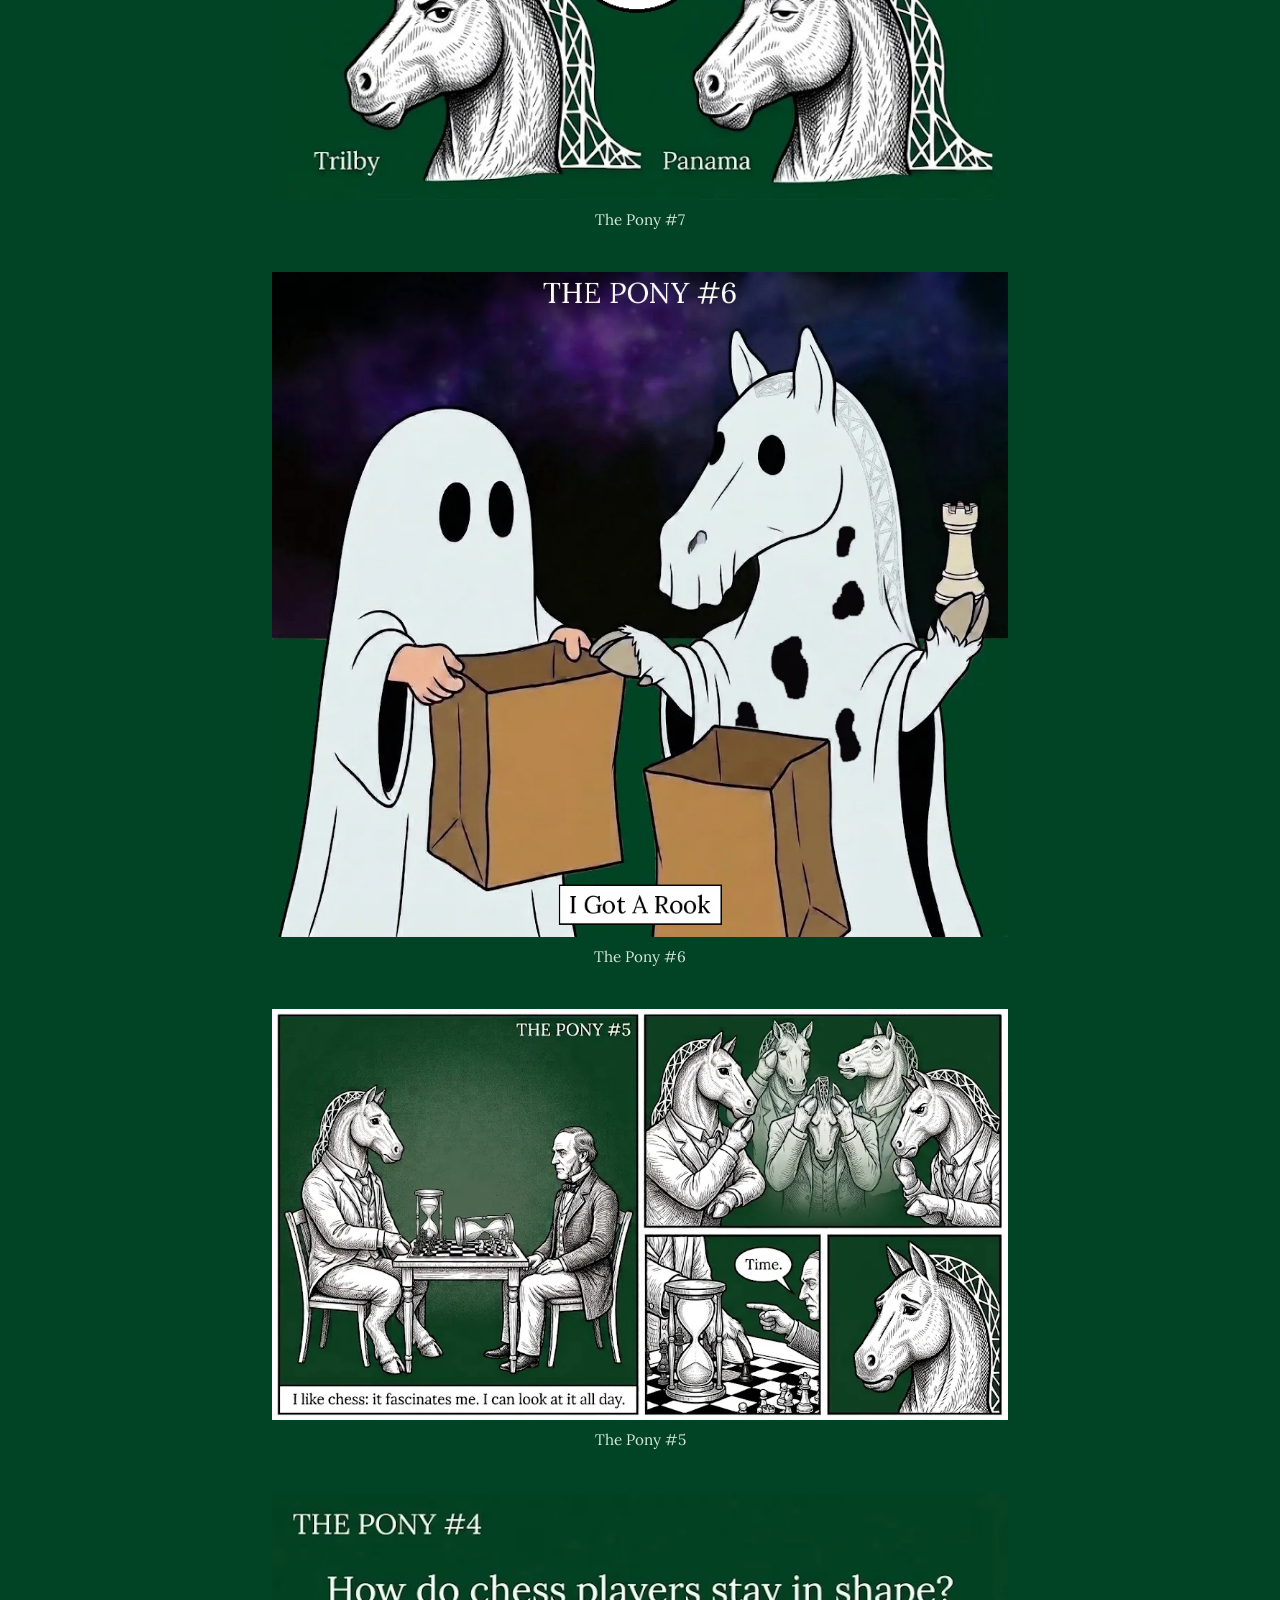
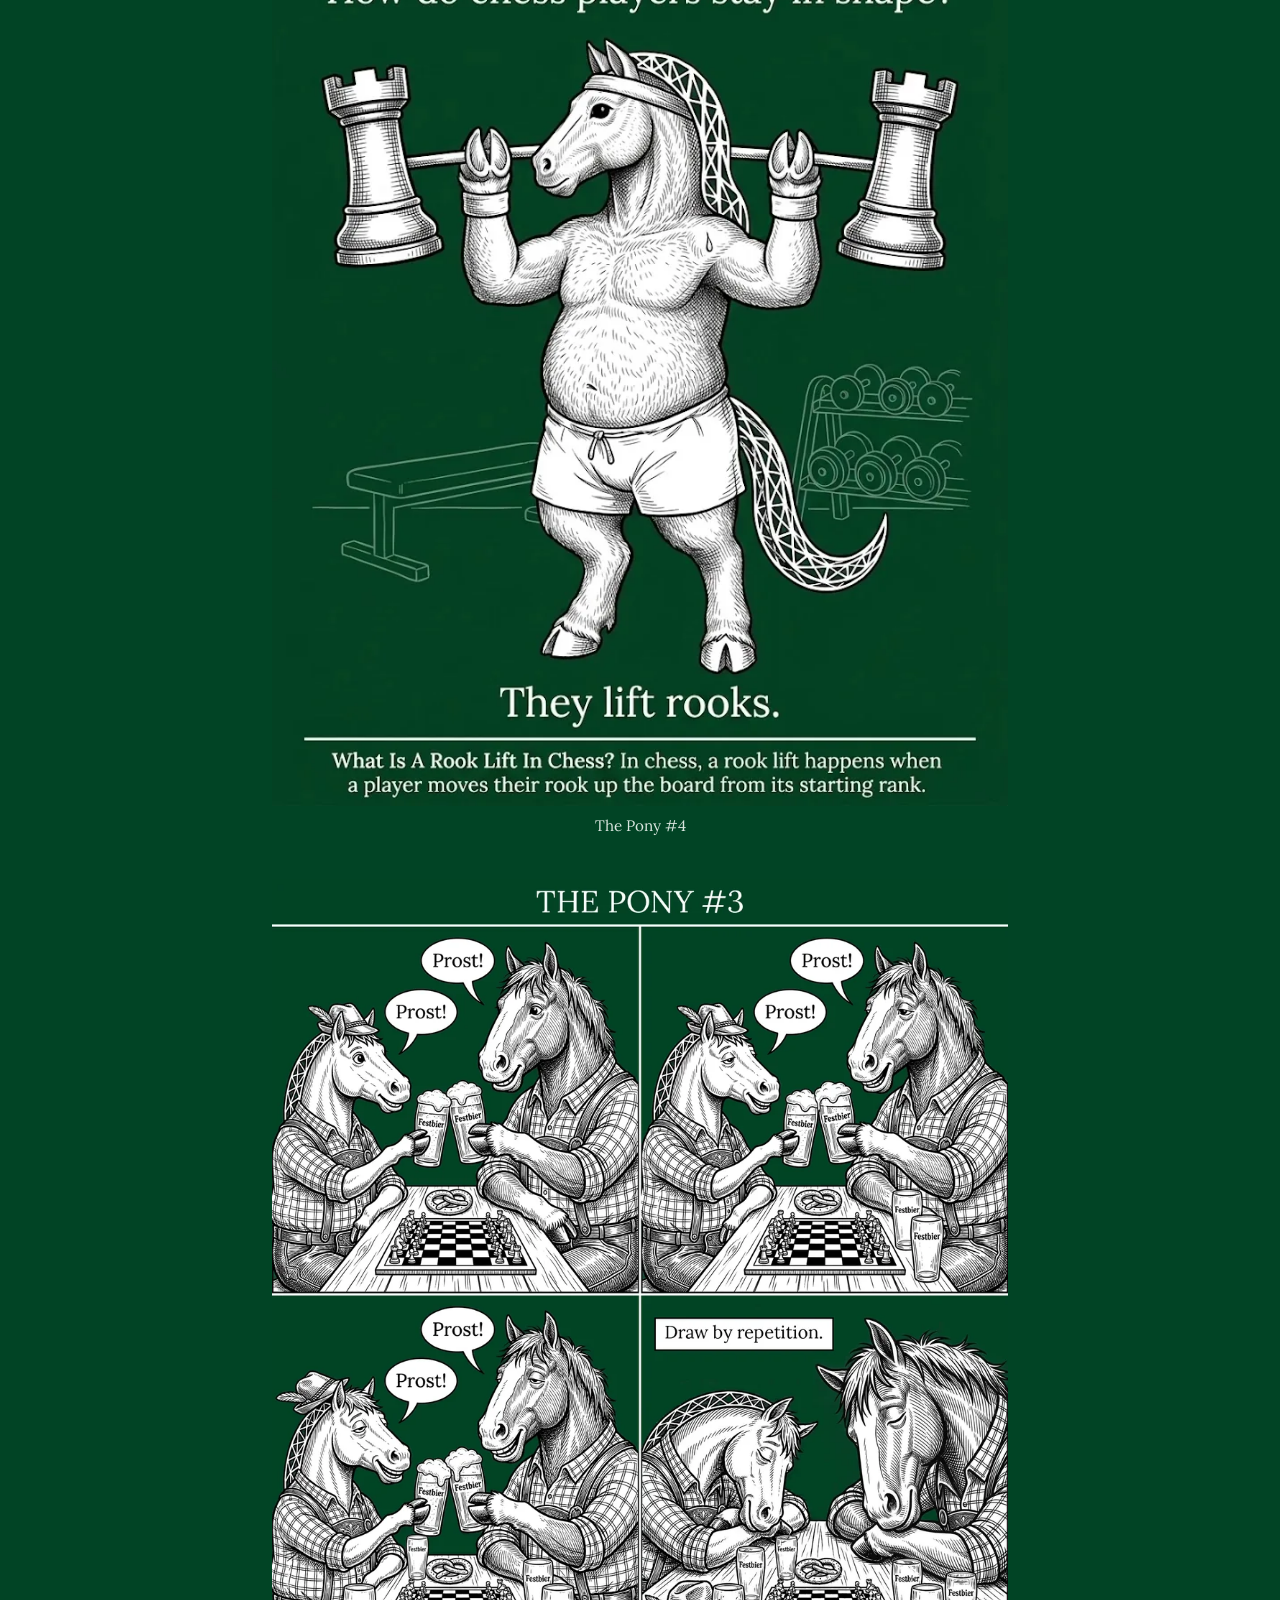
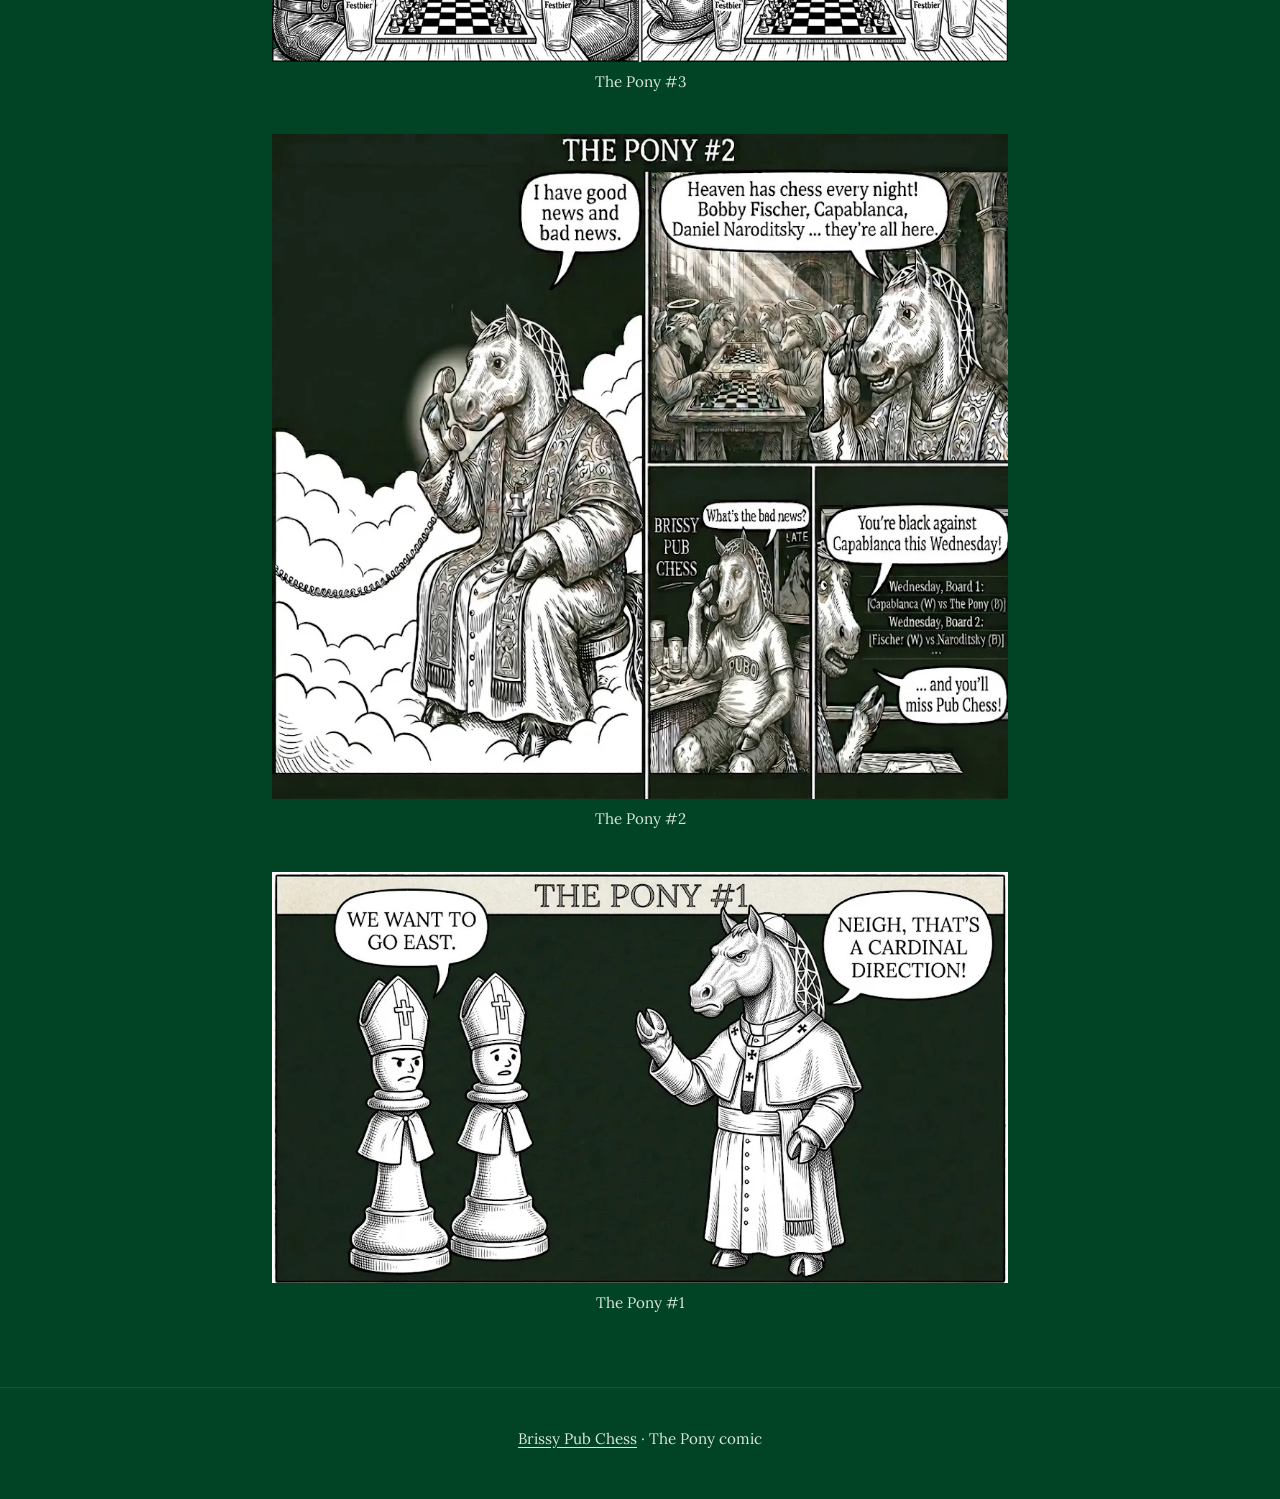
==== commit 50a378f5: "Add The Pony #8 video, and a to-do for comic commentary Co-Authored-By: Claude Opus 5.5 <noreply@ant" ====
--- a/the-pony/index.html
+++ b/the-pony/index.html
@@ -47,6 +47,17 @@
       a copy up to 1024px wide for computers; the browser picks one. The
       newest comic loads straight away; older ones load as people scroll down.
     -->
+
+    <figure class="comic">
+      <video controls preload="none" playsinline
+             poster="../images/the-pony/the-pony-8-red-shirt-poster-720.webp"
+             width="720" height="900"
+             aria-label="Video of The Pony #8. The camera moves across the comic: The Pony, wearing a red uniform top, stands beside a round, sparkling platform with two other horses in red uniform tops, a bald man in a red uniform and a dark-haired man in a gold uniform. The Pony asks, in a speech bubble: Can I have your chess set?">
+        <source src="../images/the-pony/the-pony-8-red-shirt-720.mp4" type="video/mp4">
+        <a href="../images/the-pony/the-pony-8-red-shirt-720.mp4">Watch the video of The Pony #8</a>
+      </video>
+      <figcaption>The Pony #8 (video)</figcaption>
+    </figure>
 
     <figure class="comic">
       <img src="../images/the-pony/the-pony-8-640.webp"
--- a/css/style.css
+++ b/css/style.css
@@ -41,7 +41,8 @@
   line-height: 1.6;
 }
 
-img {
+img,
+video {
   max-width: 100%;
   height: auto;
   display: block;
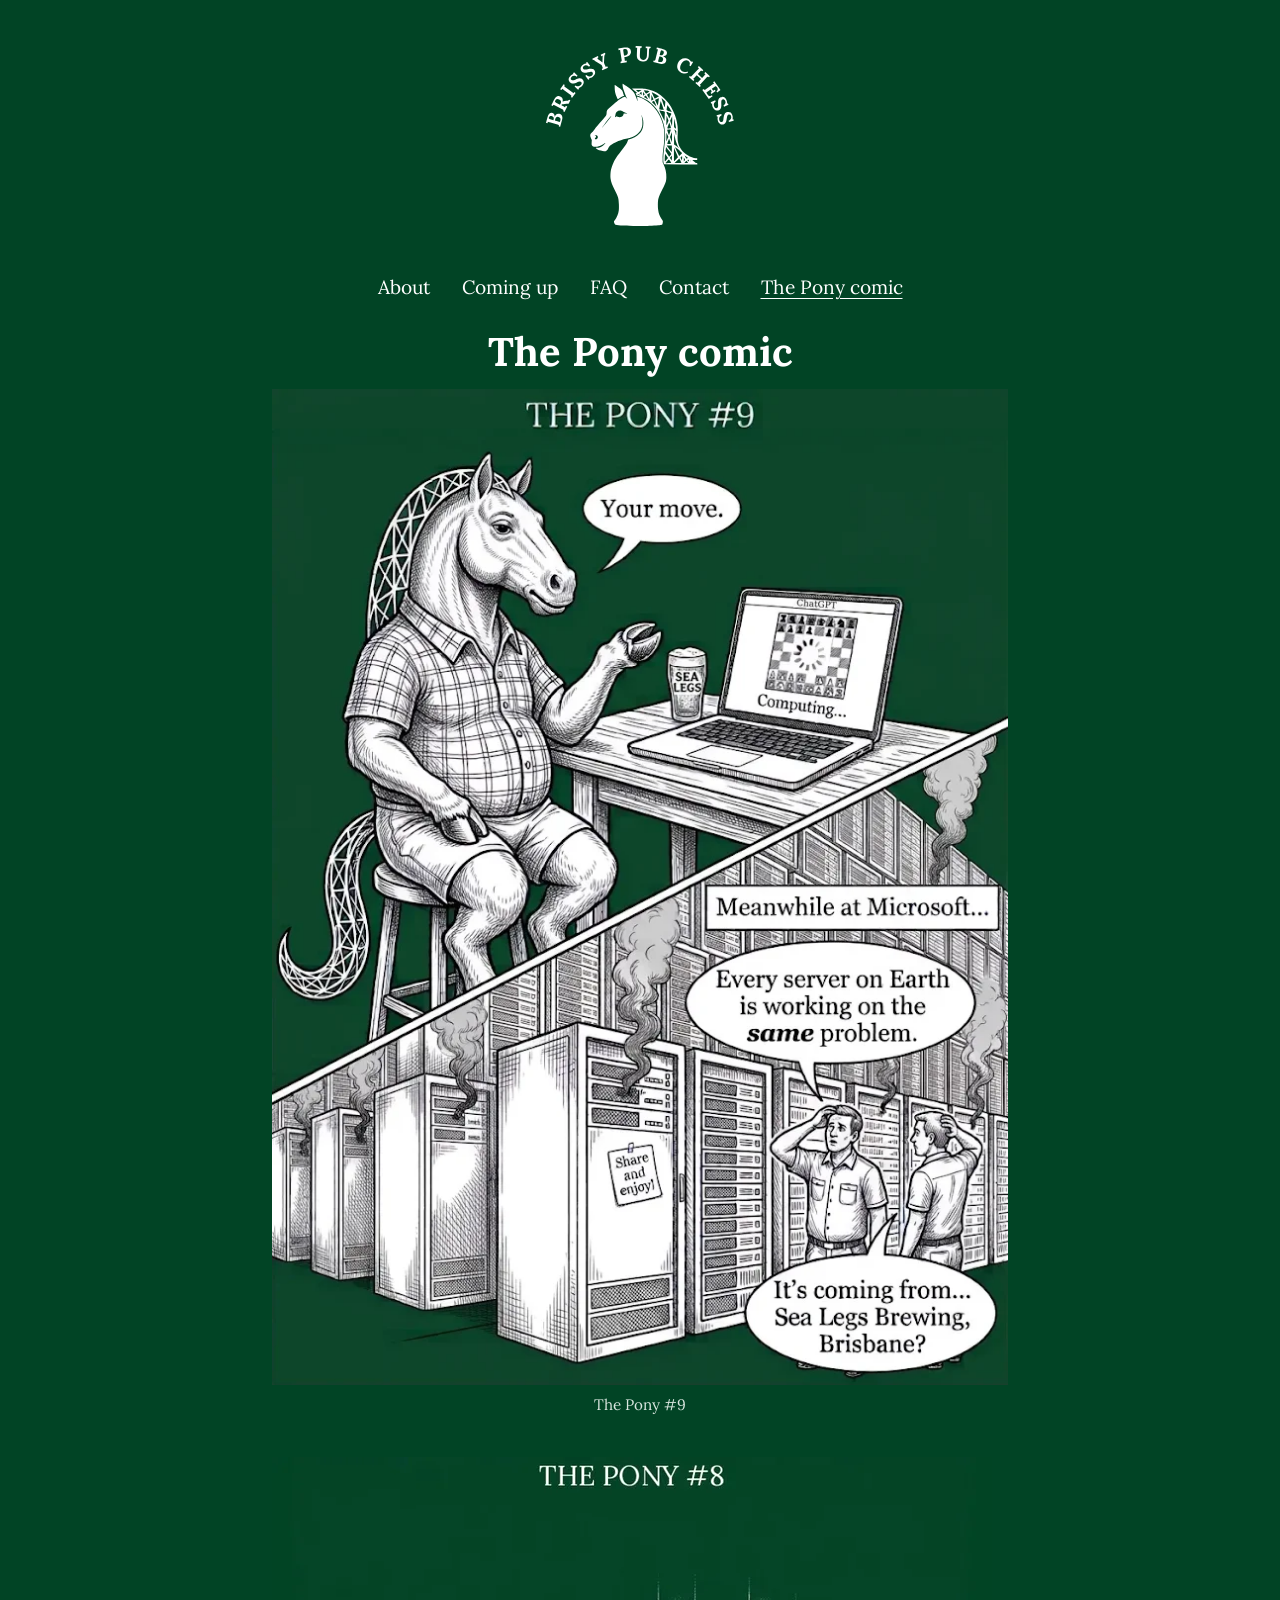
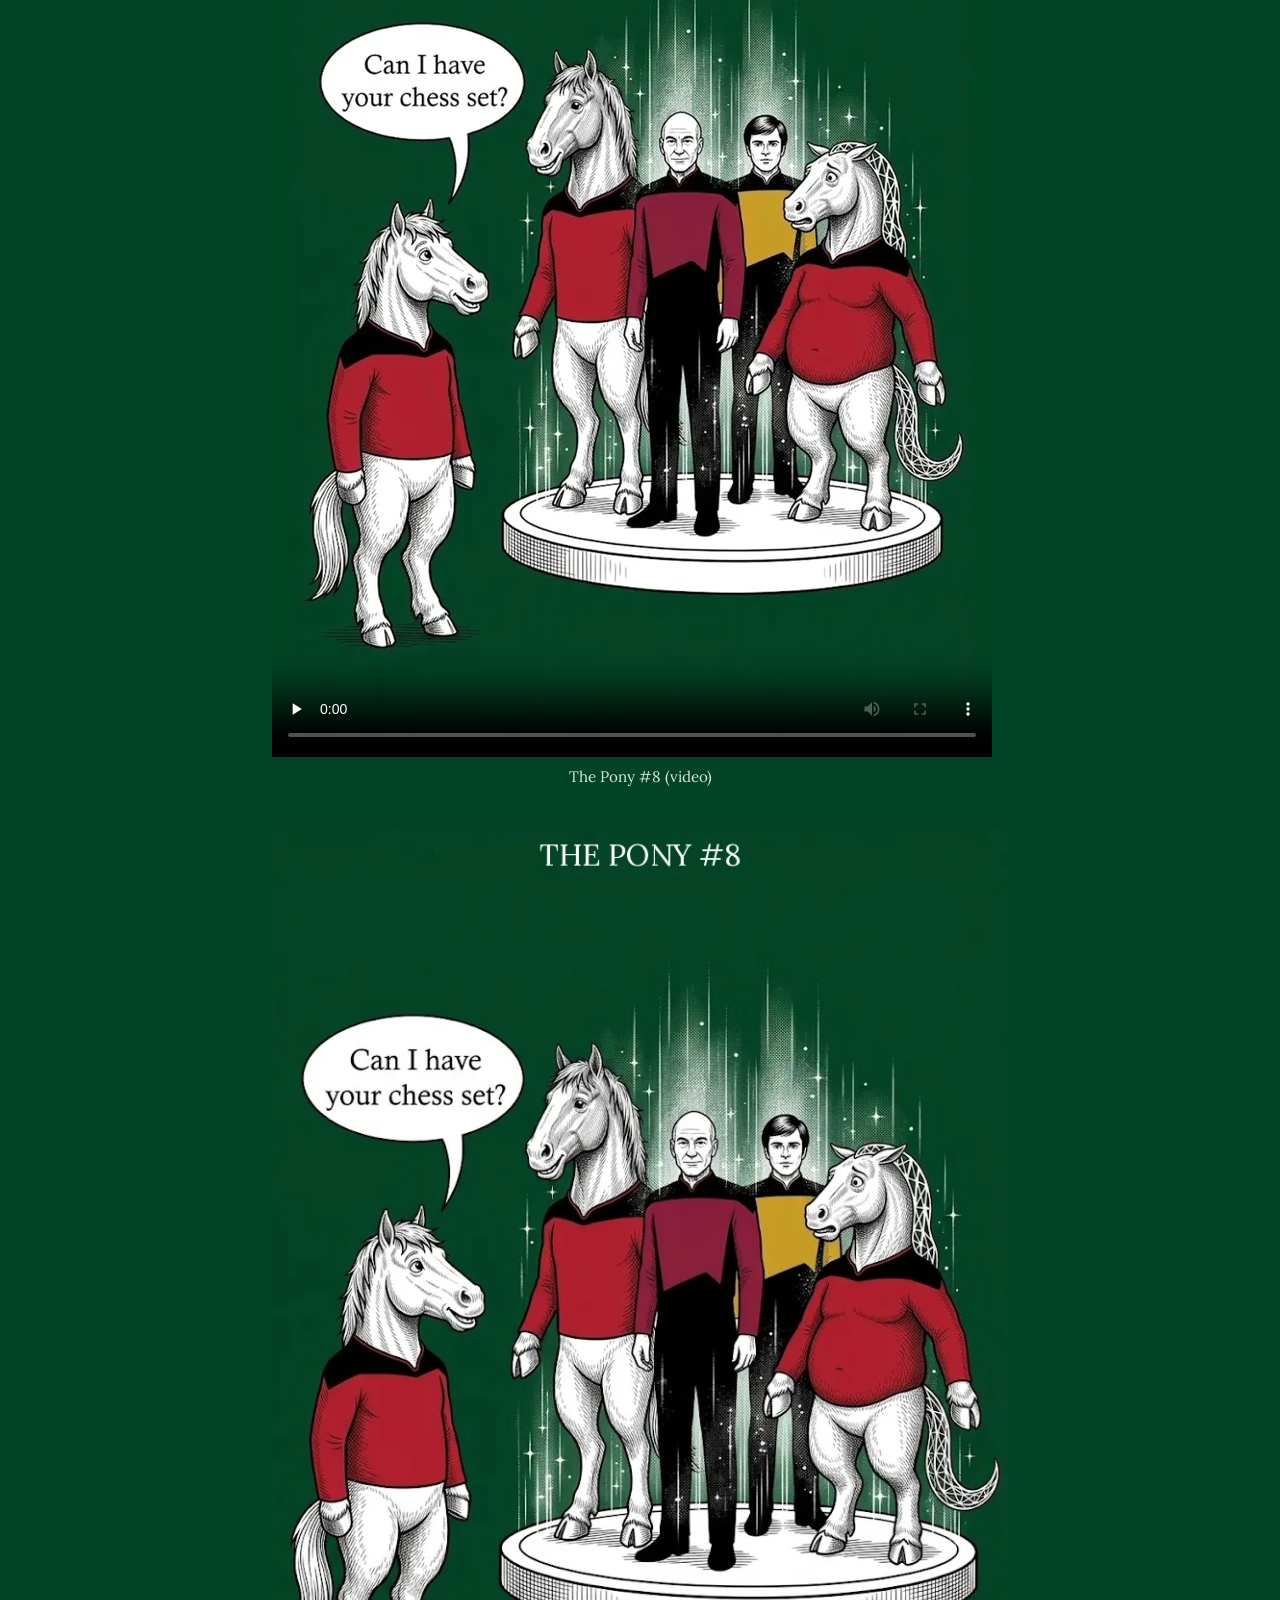
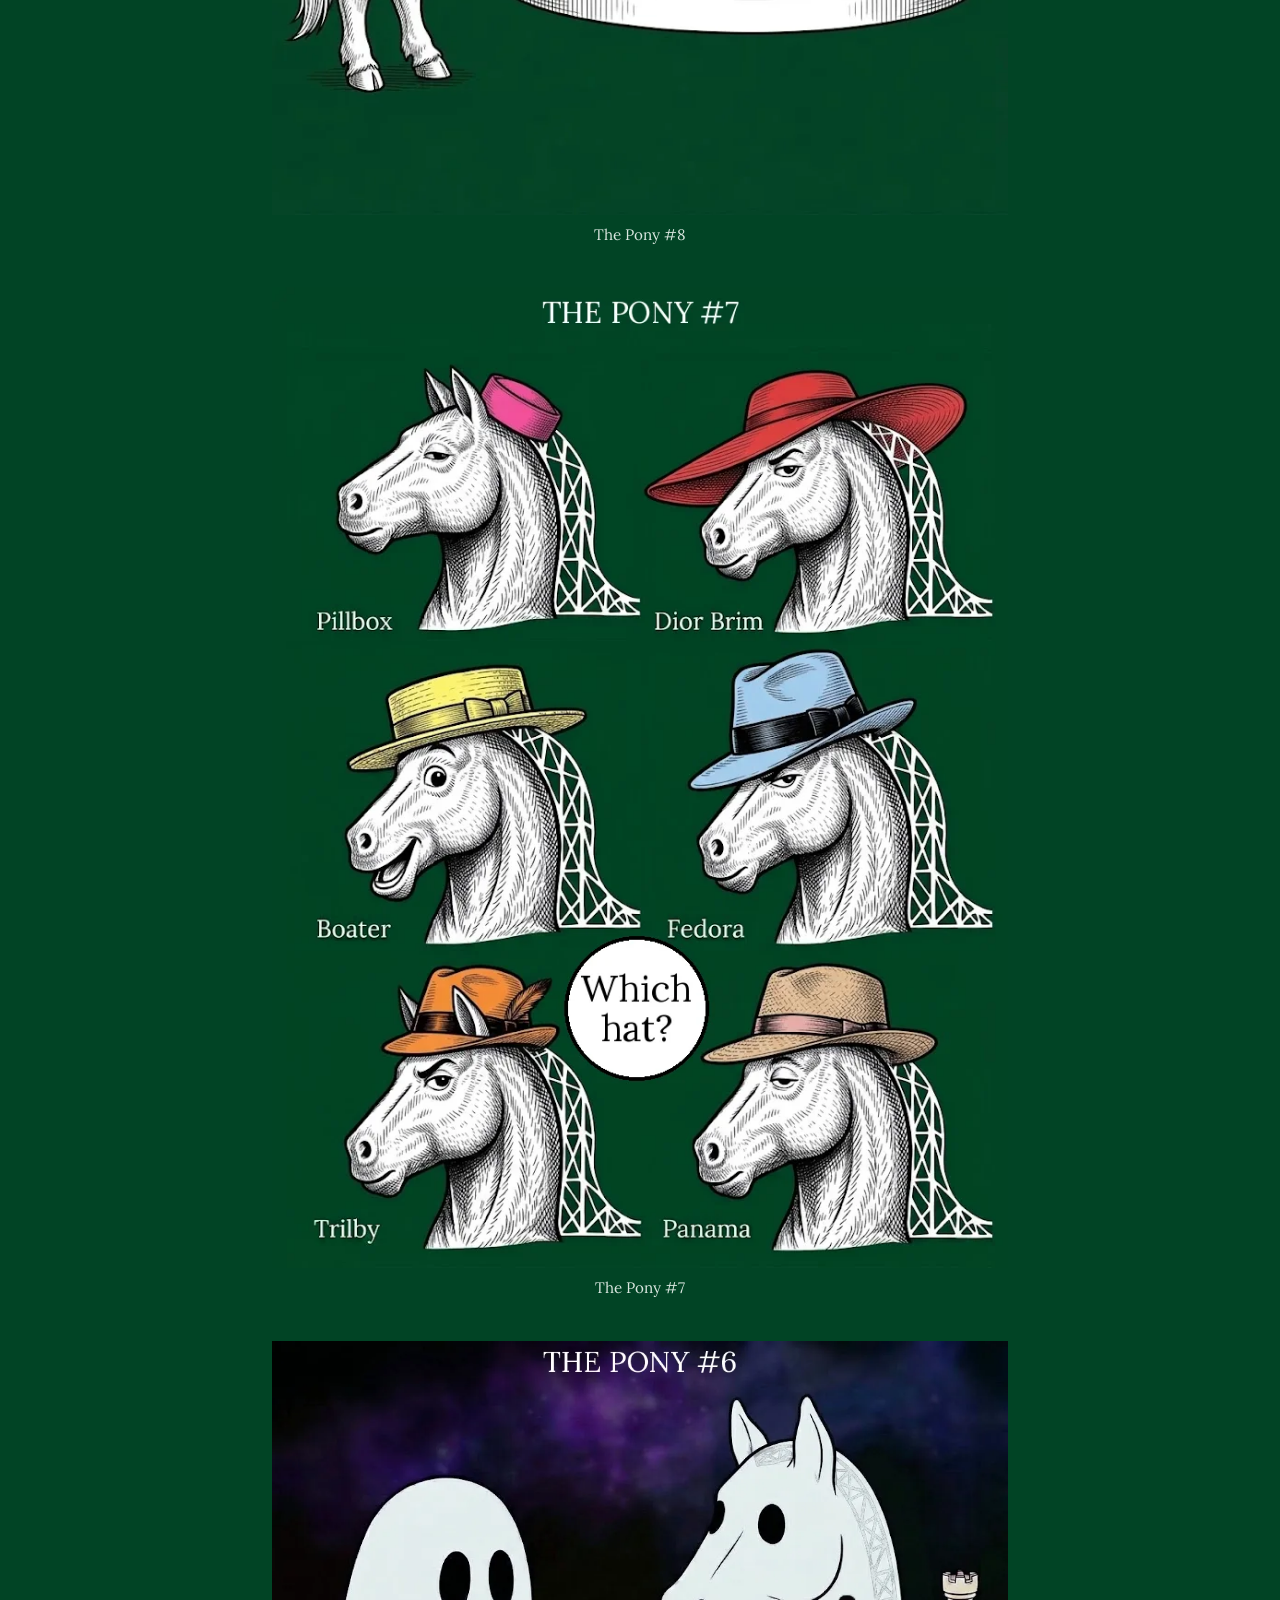
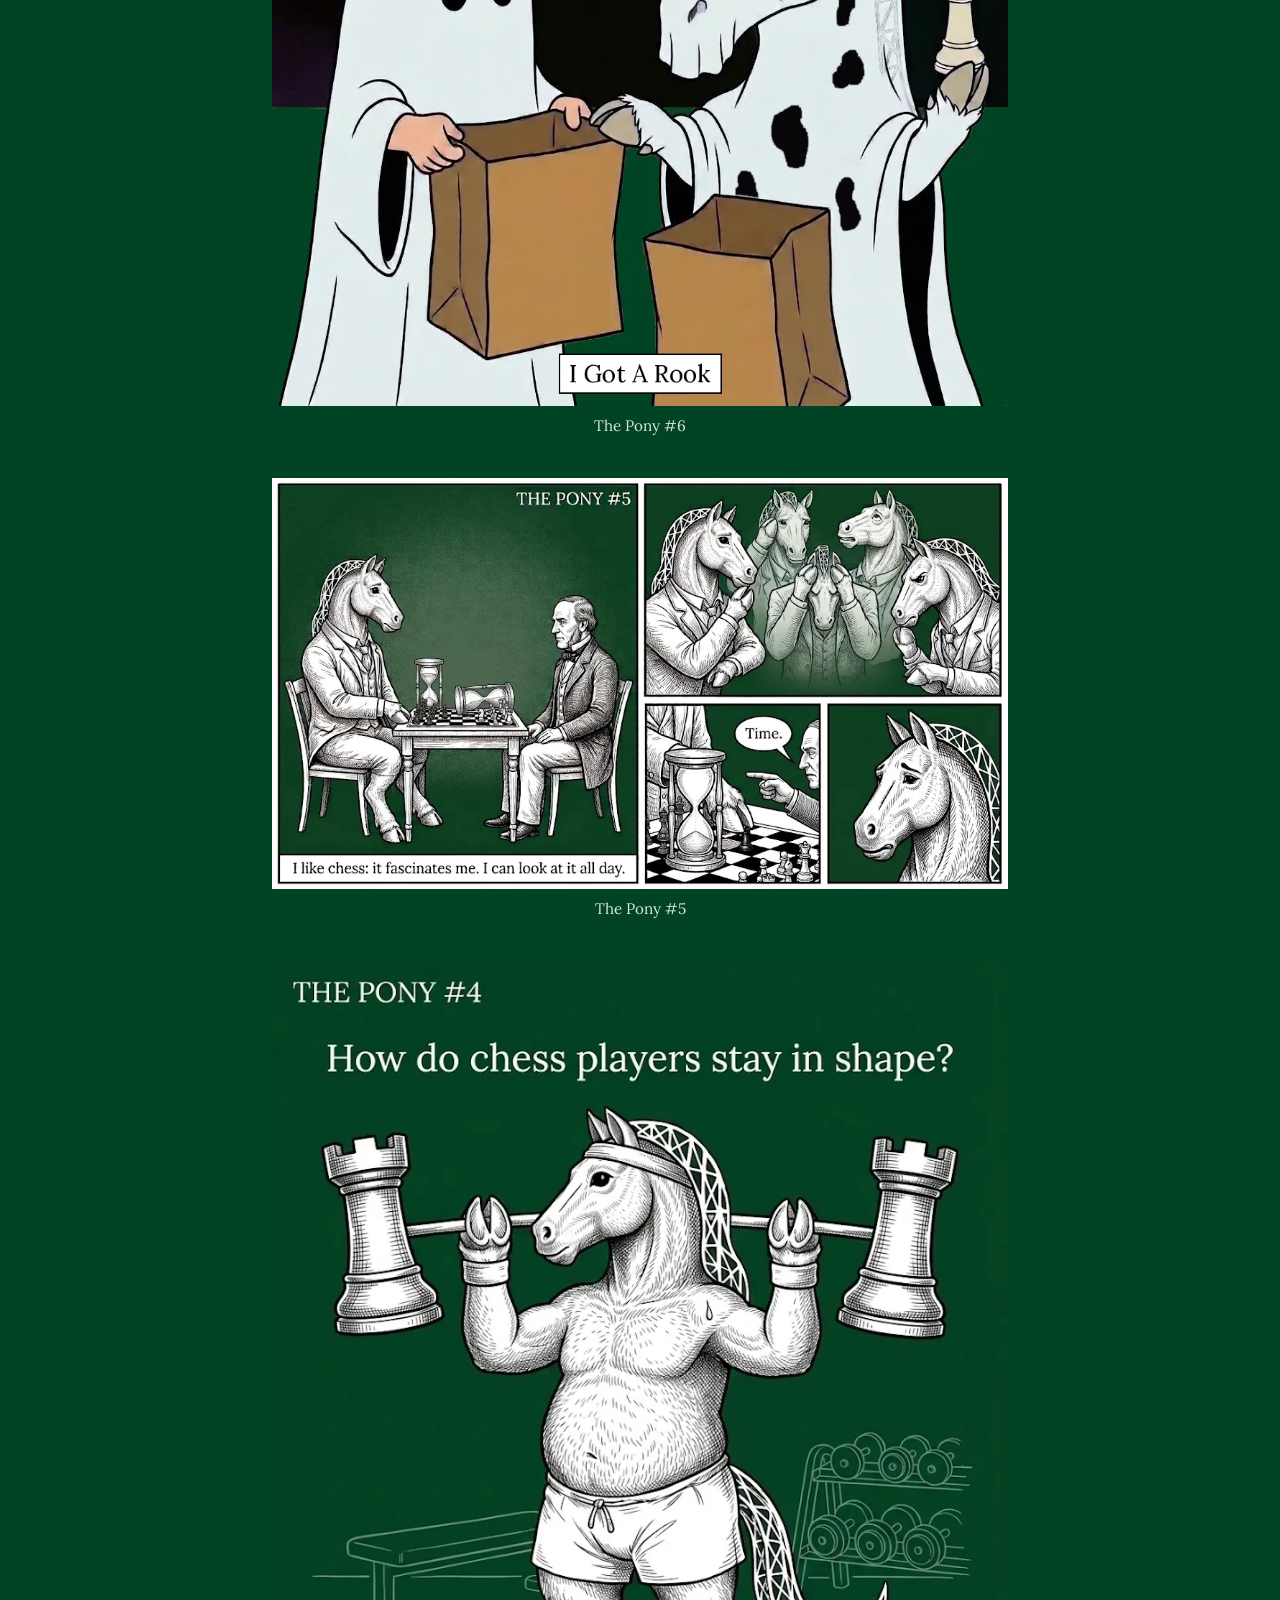
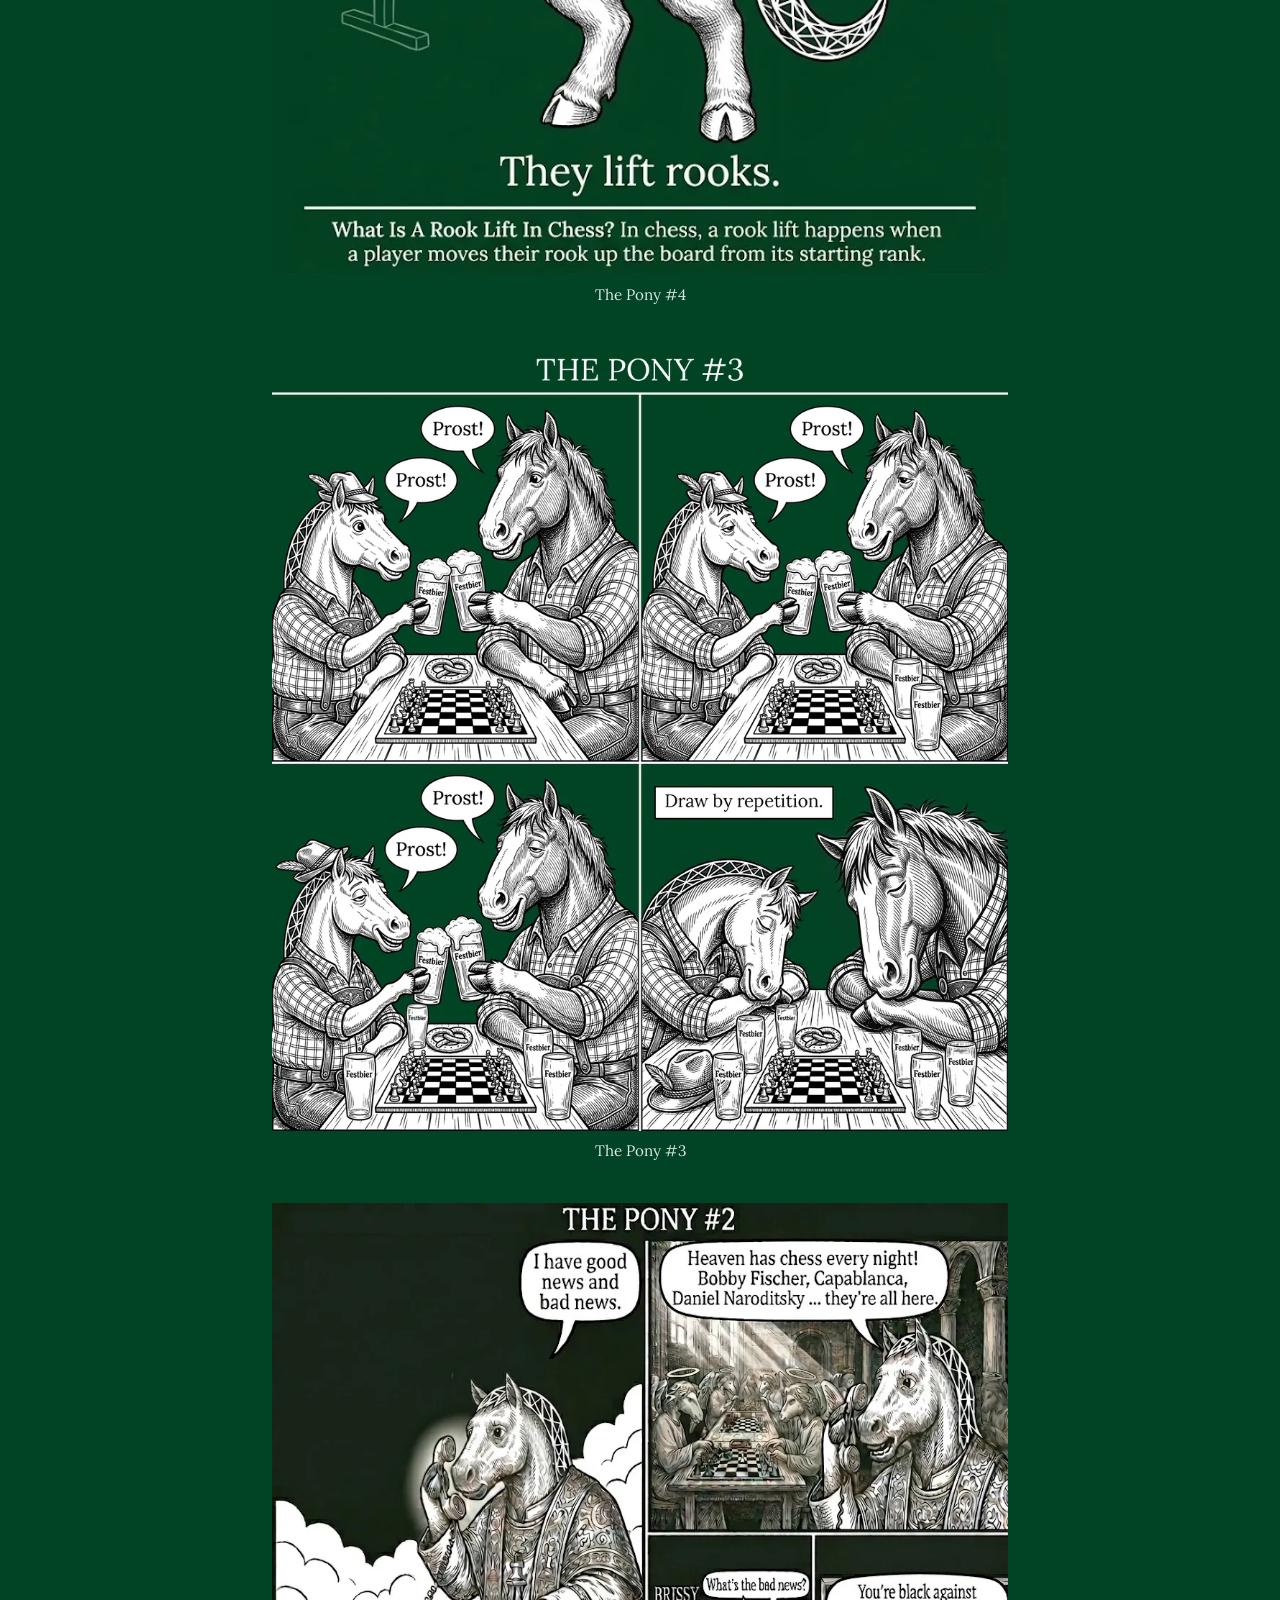
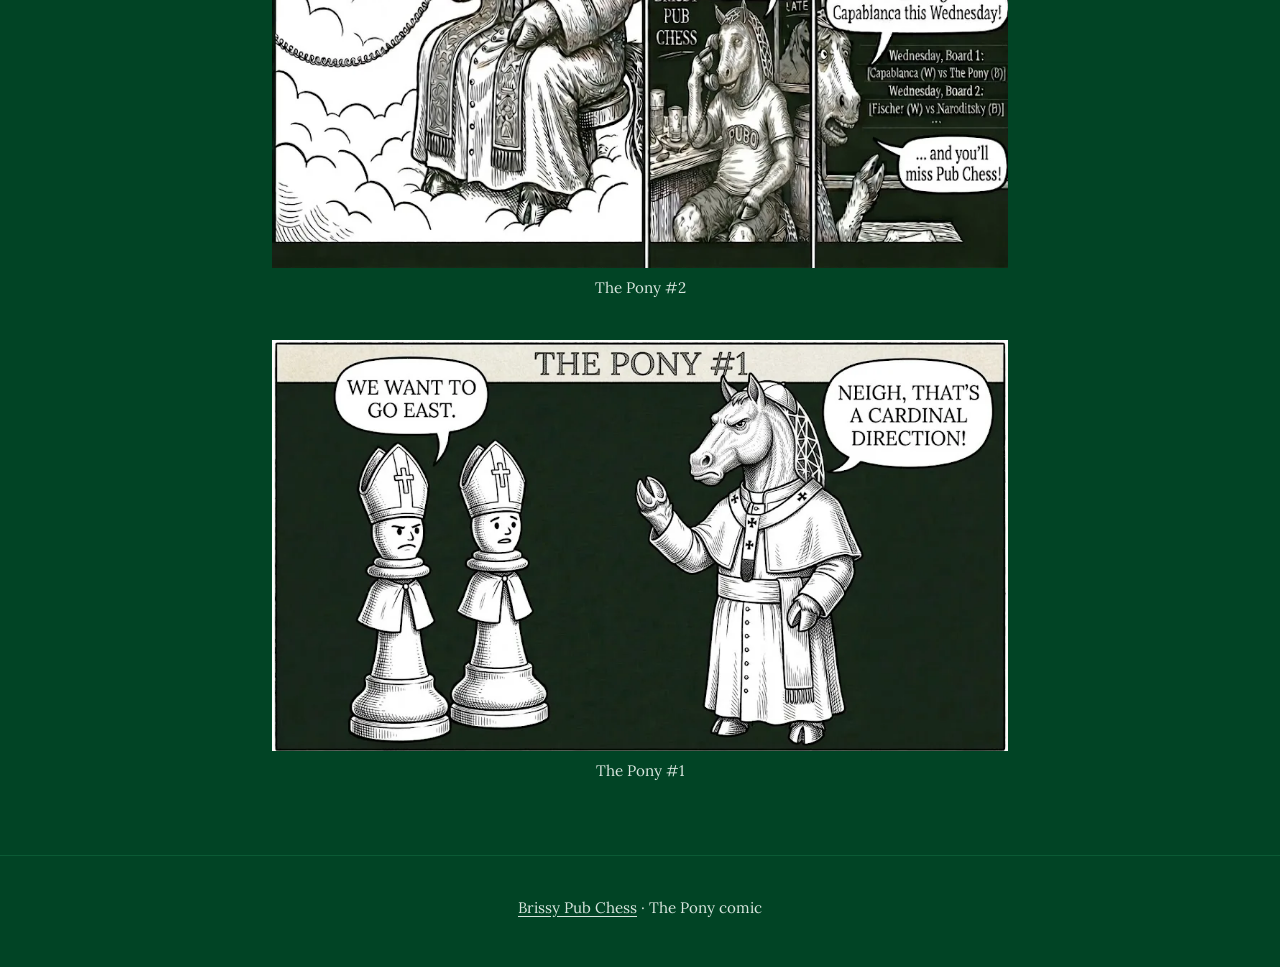
==== commit 84a9ea0a: "Add The Pony #9 Co-Authored-By: Claude Opus 5.5 <noreply@anthropic.com> Claude-Session: https://clau" ====
--- a/the-pony/index.html
+++ b/the-pony/index.html
@@ -49,6 +49,15 @@
     -->
 
     <figure class="comic">
+      <img src="../images/the-pony/the-pony-9-640.webp"
+           srcset="../images/the-pony/the-pony-9-640.webp 640w, ../images/the-pony/the-pony-9-744.webp 744w"
+           sizes="(min-width: 48rem) 46rem, 100vw"
+           width="744" height="1007"
+           alt="Two panels split diagonally. In a pub, The Pony, in a checked shirt, sits at a table with a Sea Legs pint glass and plays chess on a laptop. The laptop says ChatGPT and Computing... under a loading circle. The Pony says: Your move. Below, a caption reads: Meanwhile at Microsoft... Rows of server racks are smoking, one with a sticker reading Share and enjoy!. Two baffled technicians scratch their heads. One says: Every server on Earth is working on the same problem. The other says: It's coming from... Sea Legs Brewing, Brisbane?">
+      <figcaption>The Pony #9</figcaption>
+    </figure>
+
+    <figure class="comic">
       <video controls preload="none" playsinline
              poster="../images/the-pony/the-pony-8-red-shirt-poster-720.webp"
              width="720" height="900"
@@ -63,6 +72,7 @@
       <img src="../images/the-pony/the-pony-8-640.webp"
            srcset="../images/the-pony/the-pony-8-640.webp 640w, ../images/the-pony/the-pony-8-765.webp 765w"
            sizes="(min-width: 48rem) 46rem, 100vw"
+           loading="lazy"
            width="765" height="1024"
            alt="The Pony, wearing a red uniform top, stands beside a round, sparkling platform. On the platform are two other horses in red uniform tops, a bald man in a red uniform and a dark-haired man in a gold uniform. The Pony asks, in a speech bubble: Can I have your chess set?">
       <figcaption>The Pony #8</figcaption>
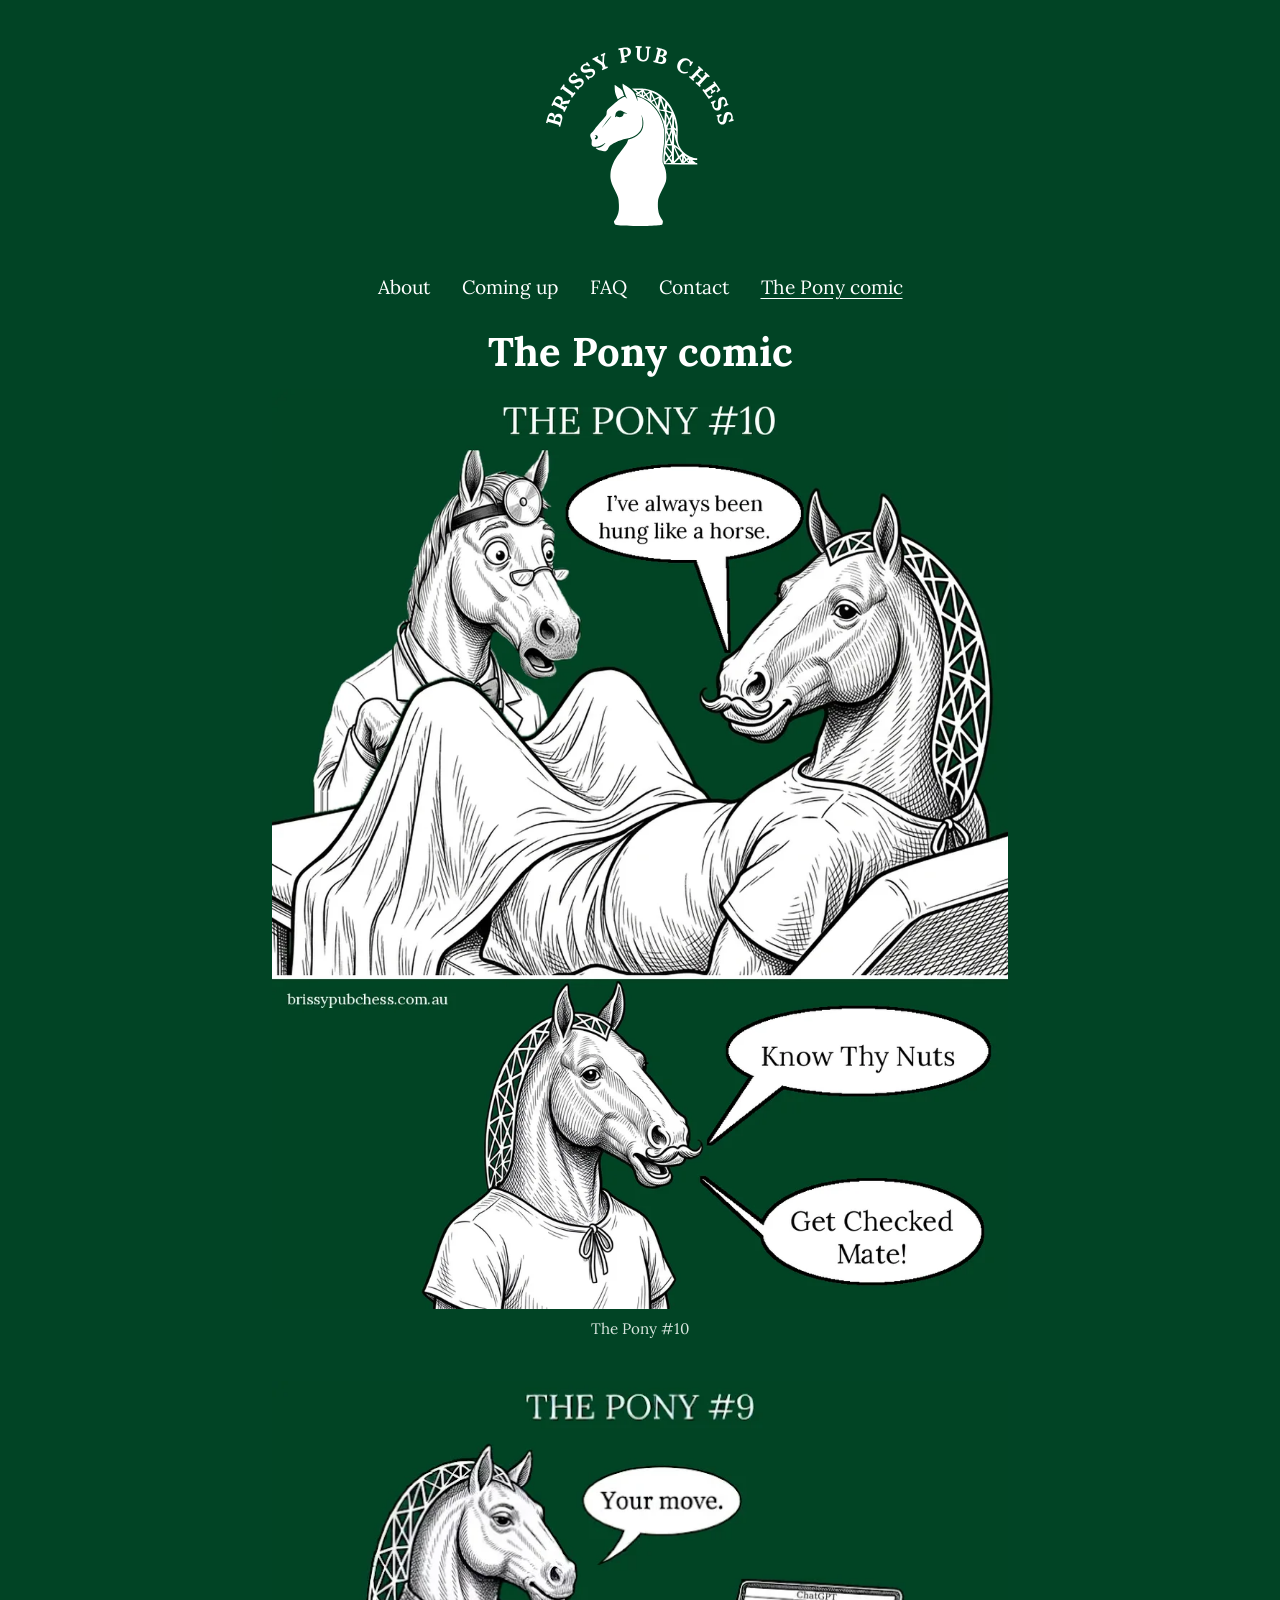
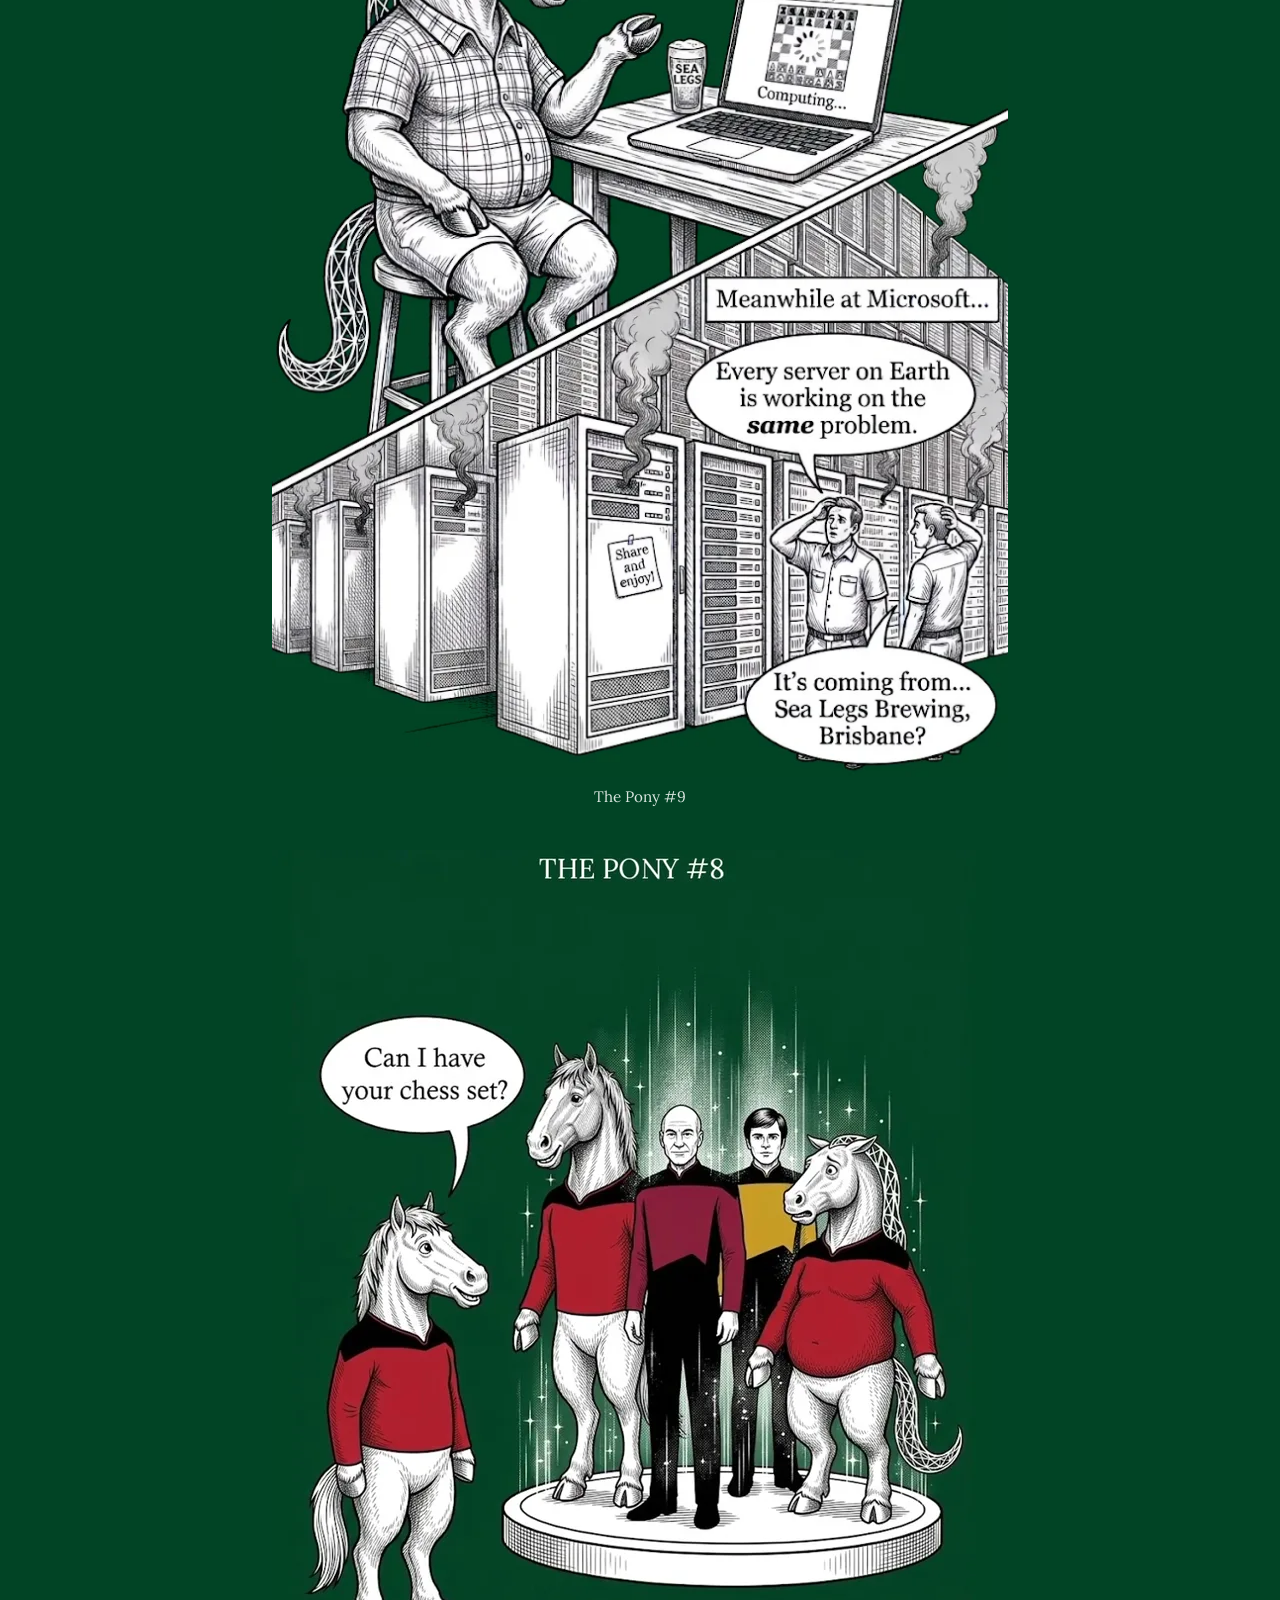
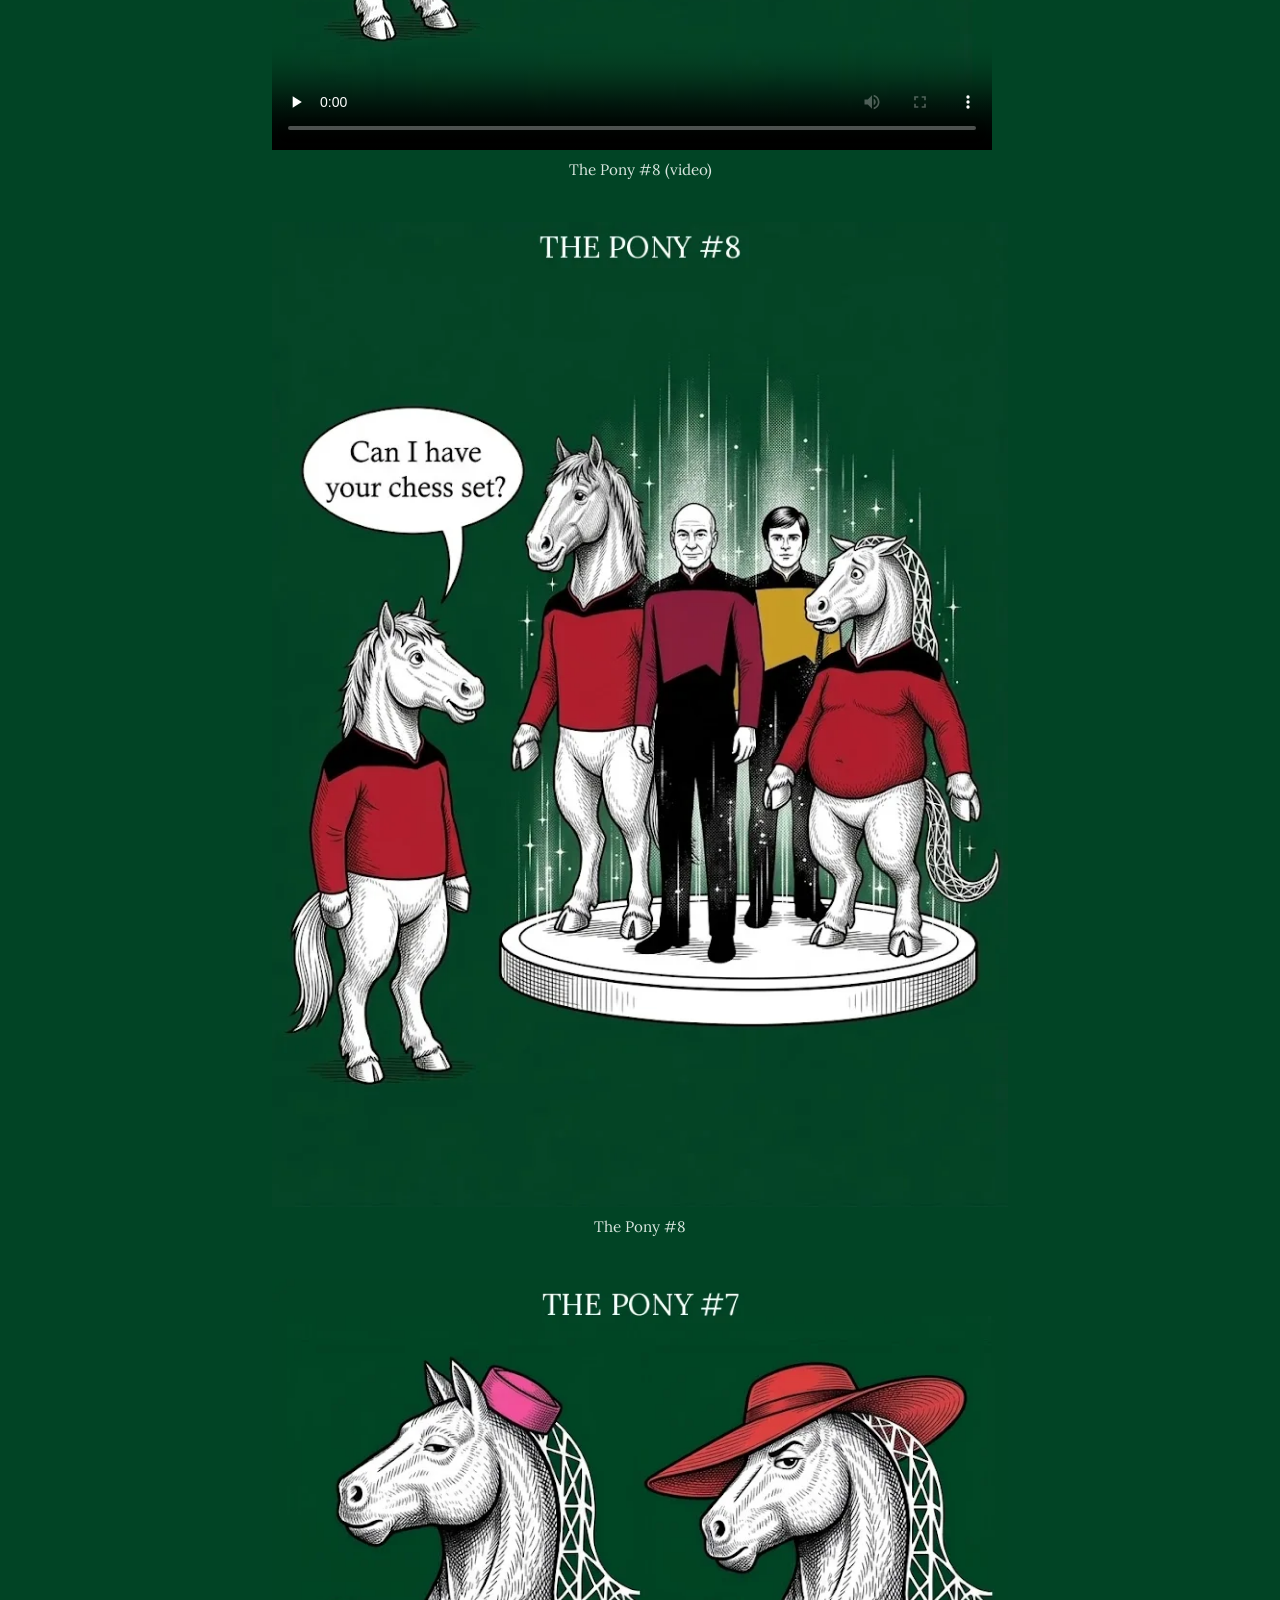
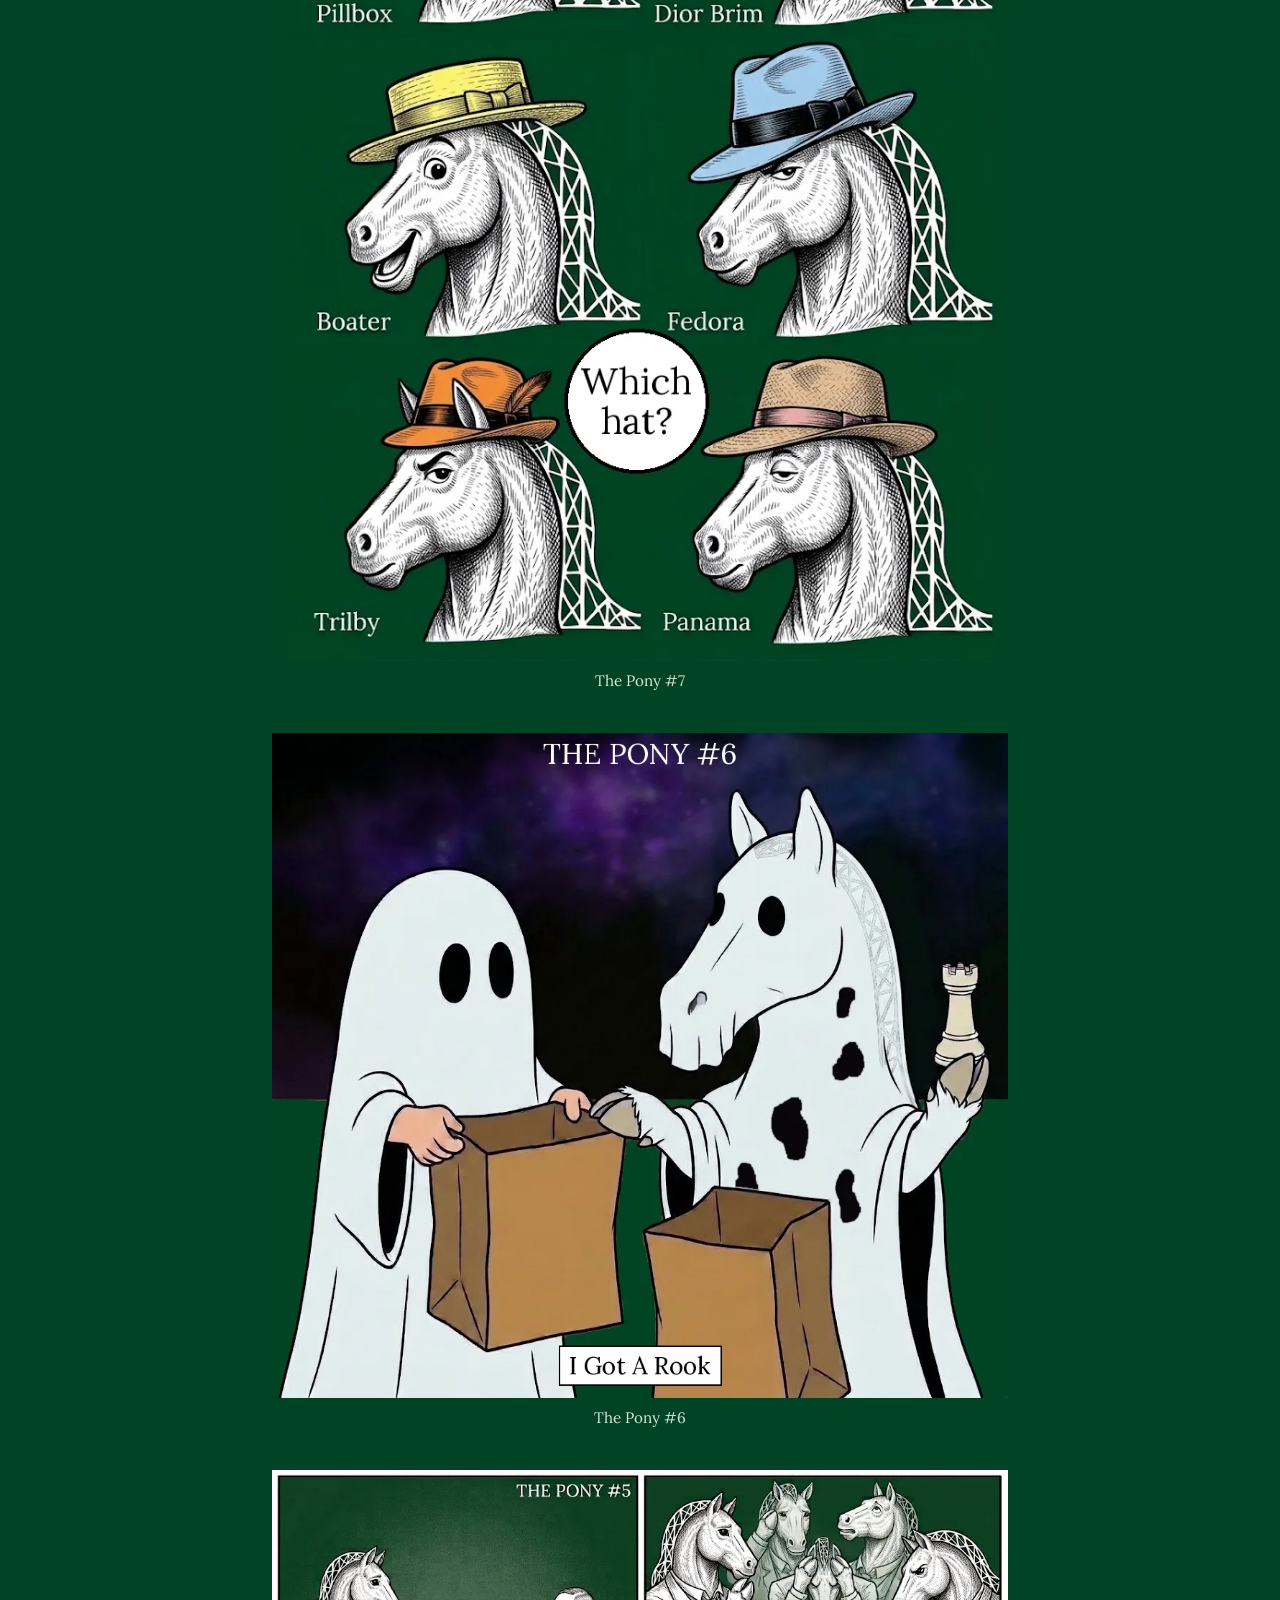
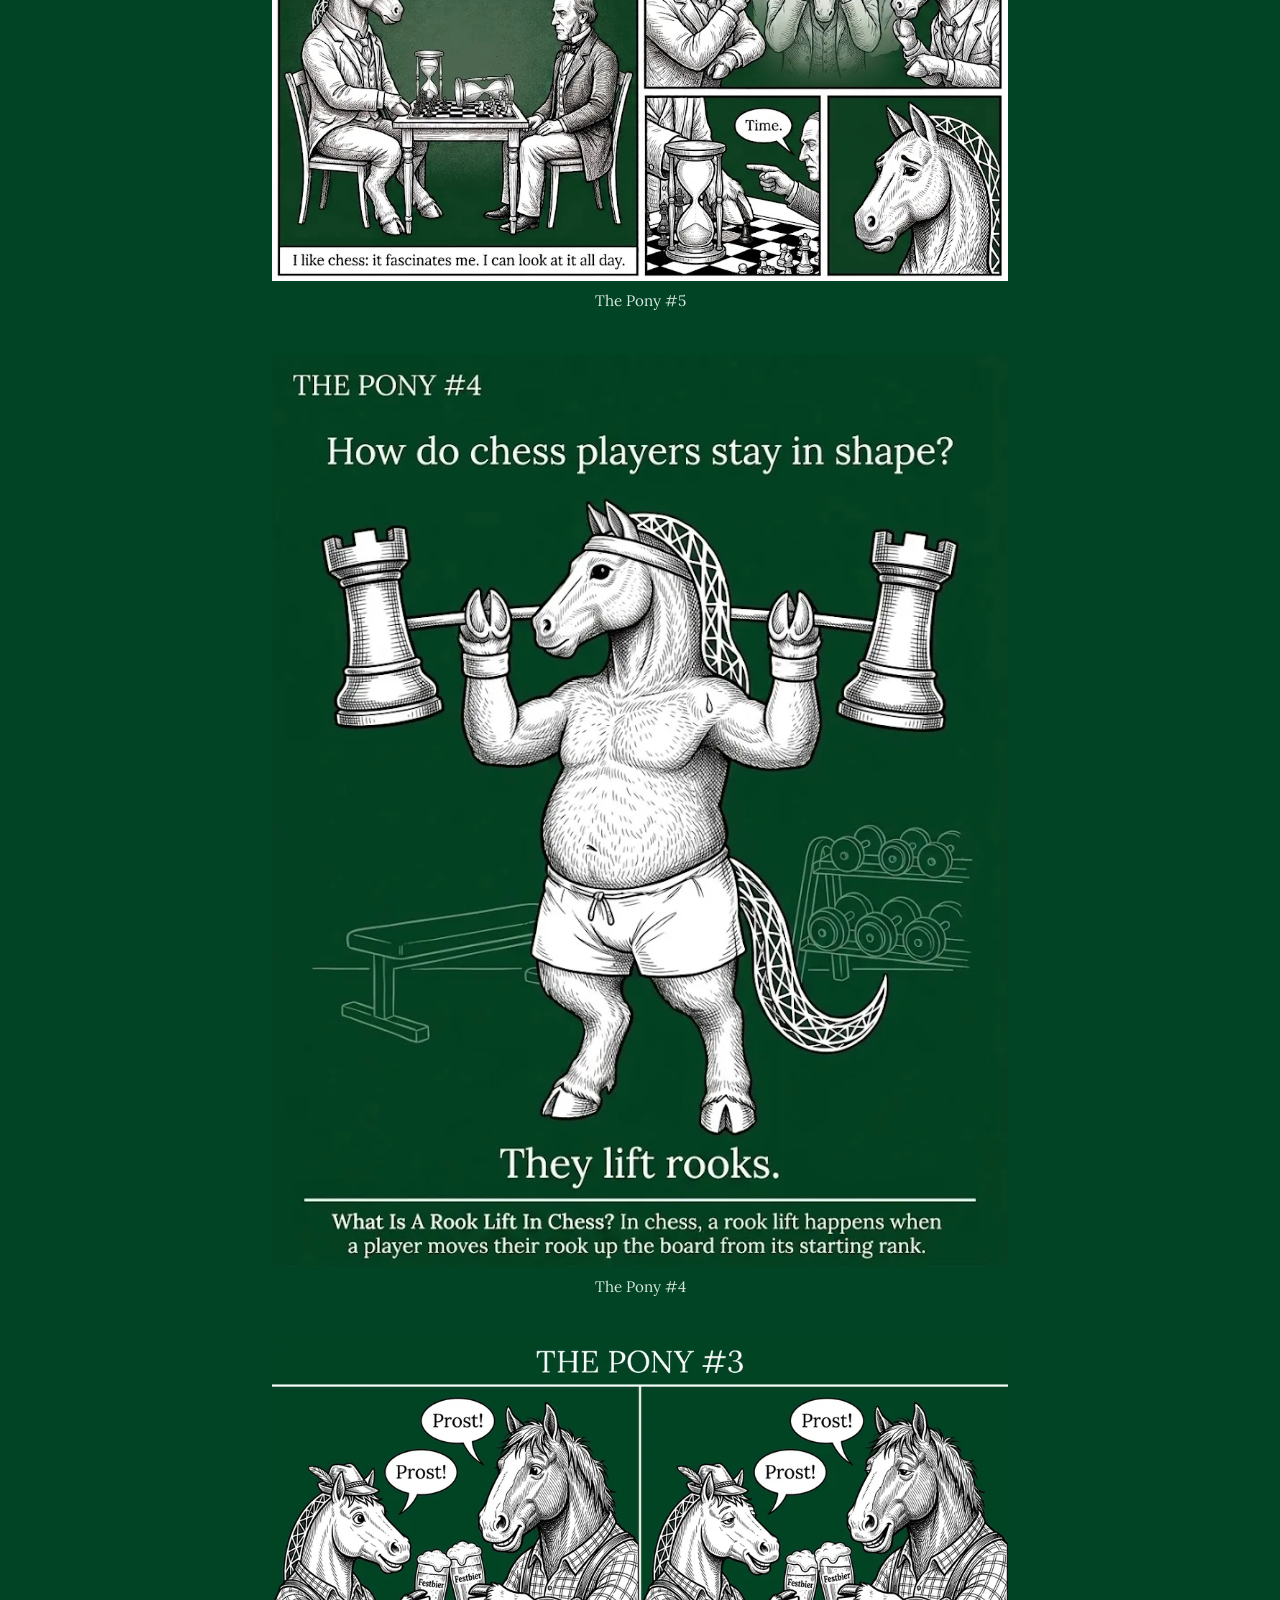
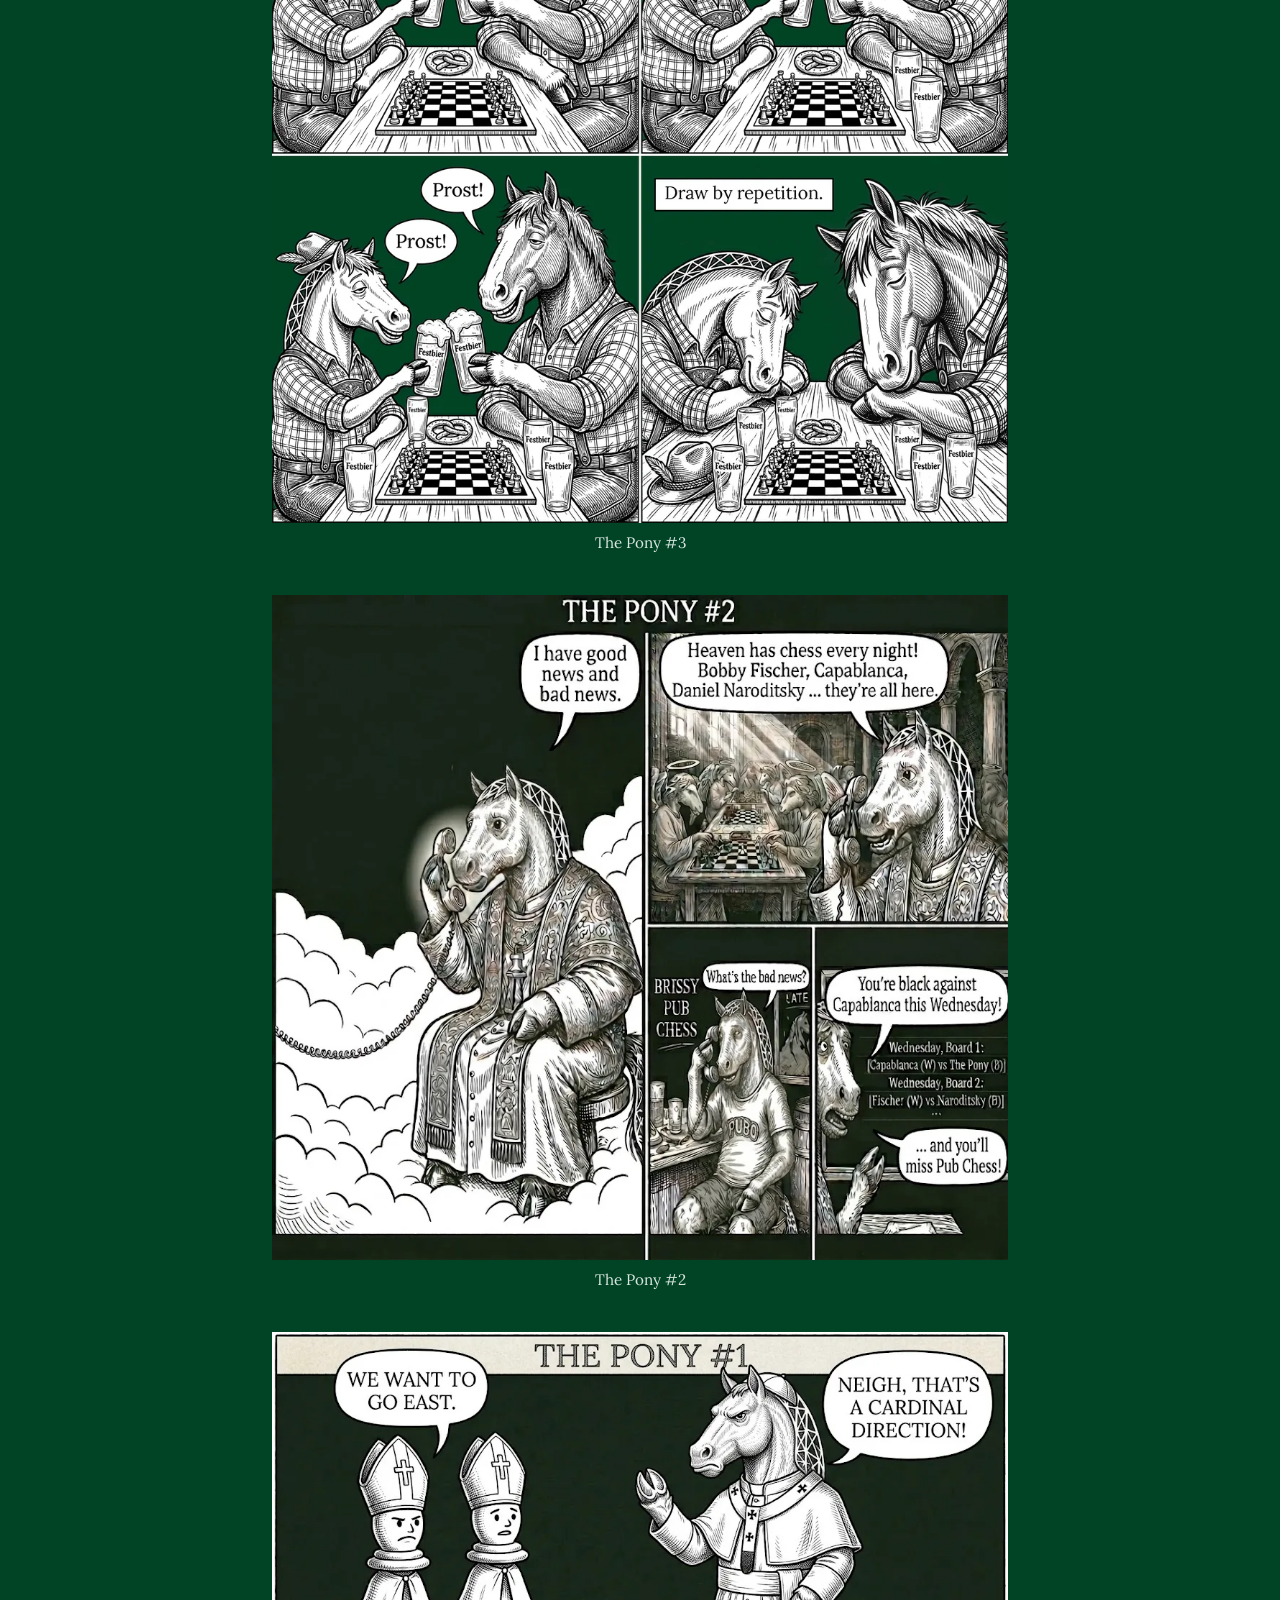
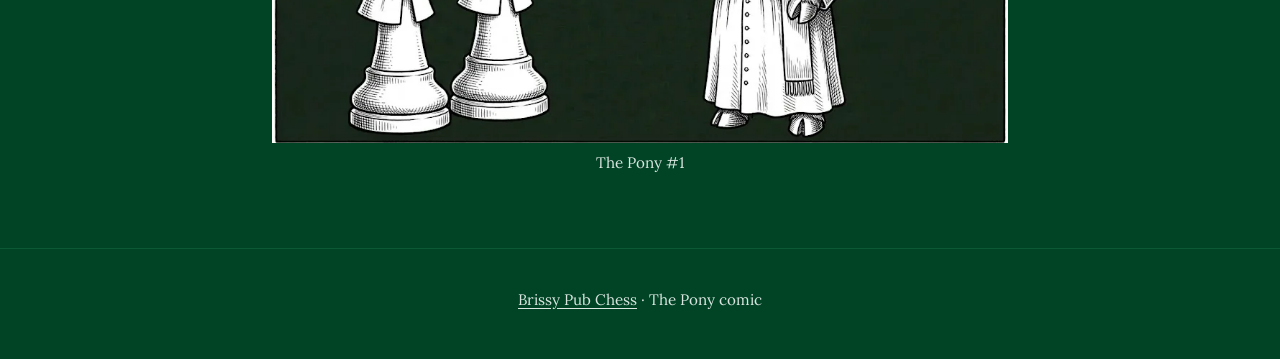
==== commit 0aaf41b8: "Add The Pony #10 (Movember) to the comic page Co-Authored-By: Claude Opus 5.5 <noreply@anthropic.com" ====
--- a/the-pony/index.html
+++ b/the-pony/index.html
@@ -49,9 +49,19 @@
     -->
 
     <figure class="comic">
+      <img src="../images/the-pony/the-pony-10-640.webp"
+           srcset="../images/the-pony/the-pony-10-640.webp 640w, ../images/the-pony/the-pony-10-1024.webp 1024w"
+           sizes="(min-width: 48rem) 46rem, 100vw"
+           width="1024" height="1280"
+           alt="Two panels. In the top panel, The Pony, wearing a hospital gown and a thin waxed handlebar moustache, lies back on an examination table with a sheet over his raised knees. At the end of the table, a doctor pony with a head mirror, glasses, a bow tie and a stethoscope peers over the sheet, looking shocked. The Pony says: I've always been hung like a horse. In the bottom panel, The Pony, with his moustache, faces the reader and says: Know Thy Nuts. Then: Get Checked Mate! Small text in the corner reads: brissypubchess.com.au">
+      <figcaption>The Pony #10</figcaption>
+    </figure>
+
+    <figure class="comic">
       <img src="../images/the-pony/the-pony-9-640.webp"
            srcset="../images/the-pony/the-pony-9-640.webp 640w, ../images/the-pony/the-pony-9-744.webp 744w"
            sizes="(min-width: 48rem) 46rem, 100vw"
+           loading="lazy"
            width="744" height="1007"
            alt="Two panels split diagonally. In a pub, The Pony, in a checked shirt, sits at a table with a Sea Legs pint glass and plays chess on a laptop. The laptop says ChatGPT and Computing... under a loading circle. The Pony says: Your move. Below, a caption reads: Meanwhile at Microsoft... Rows of server racks are smoking, one with a sticker reading Share and enjoy!. Two baffled technicians scratch their heads. One says: Every server on Earth is working on the same problem. The other says: It's coming from... Sea Legs Brewing, Brisbane?">
       <figcaption>The Pony #9</figcaption>
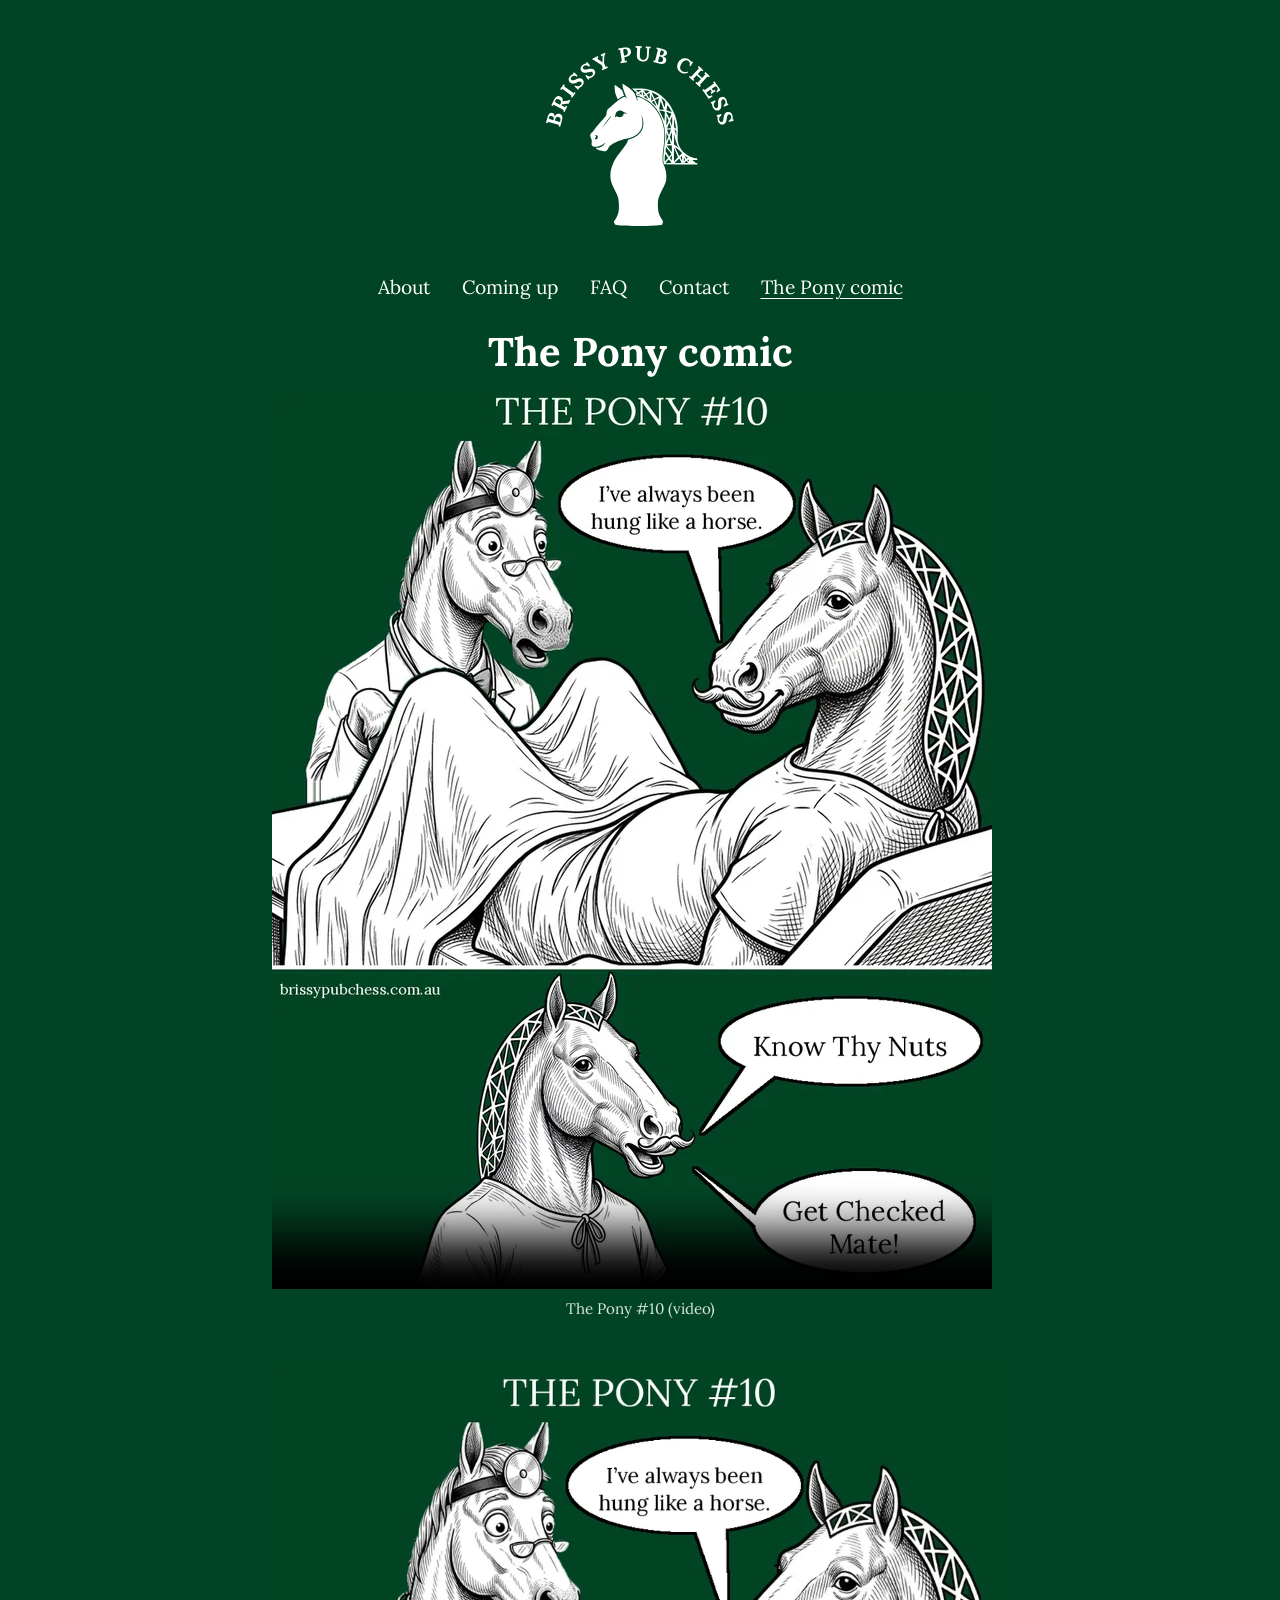
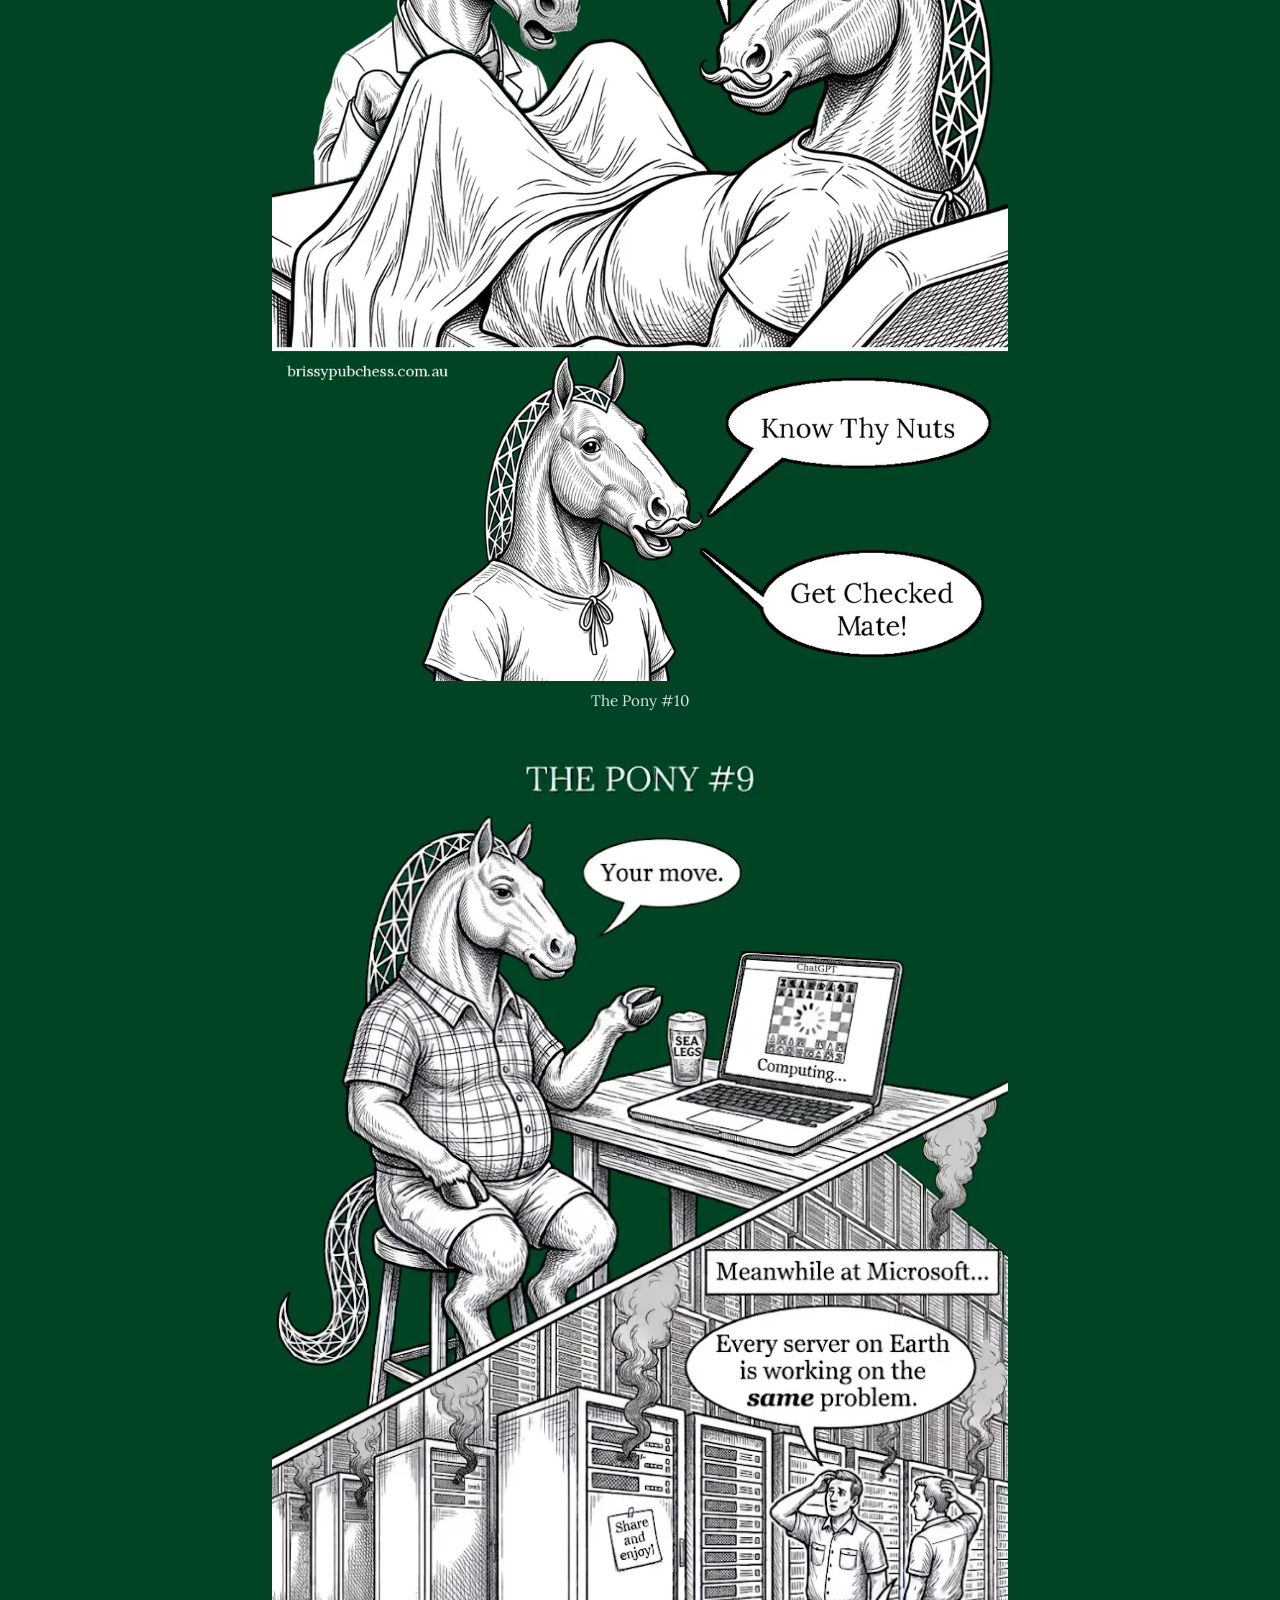
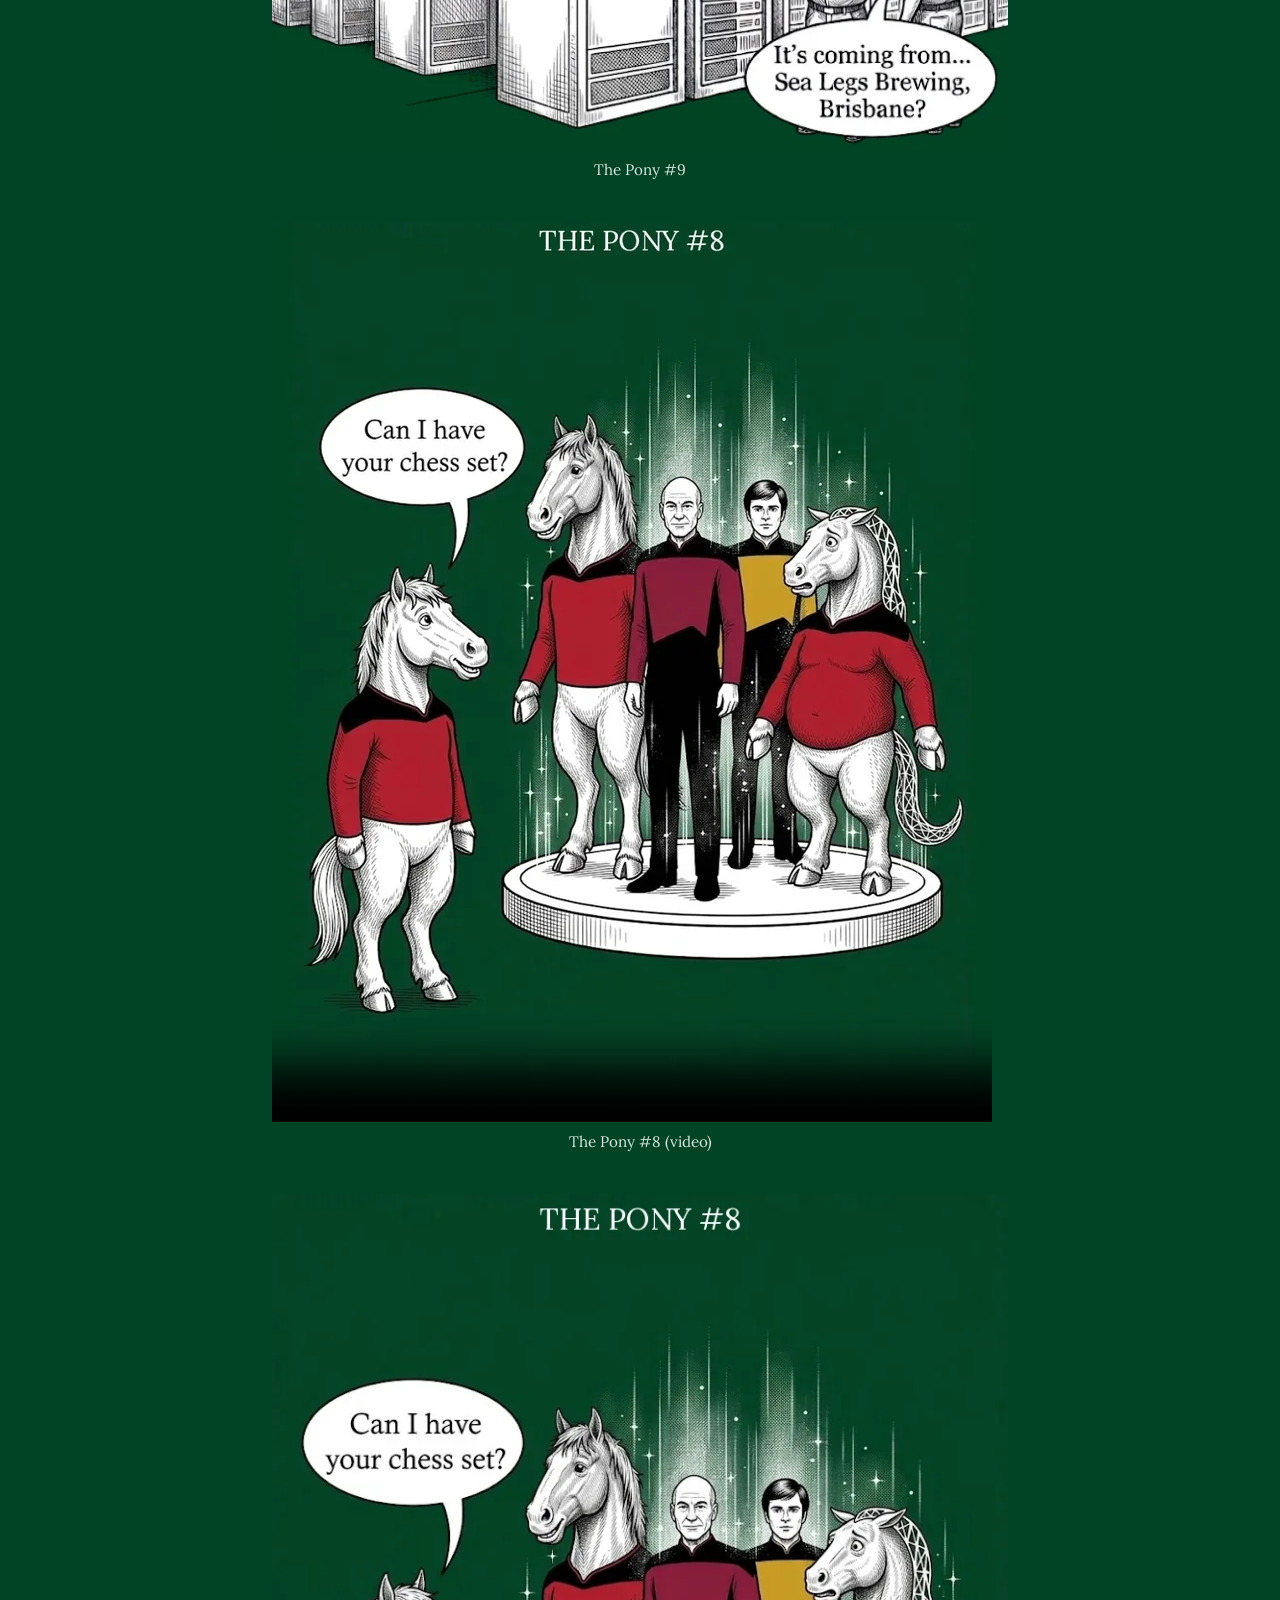
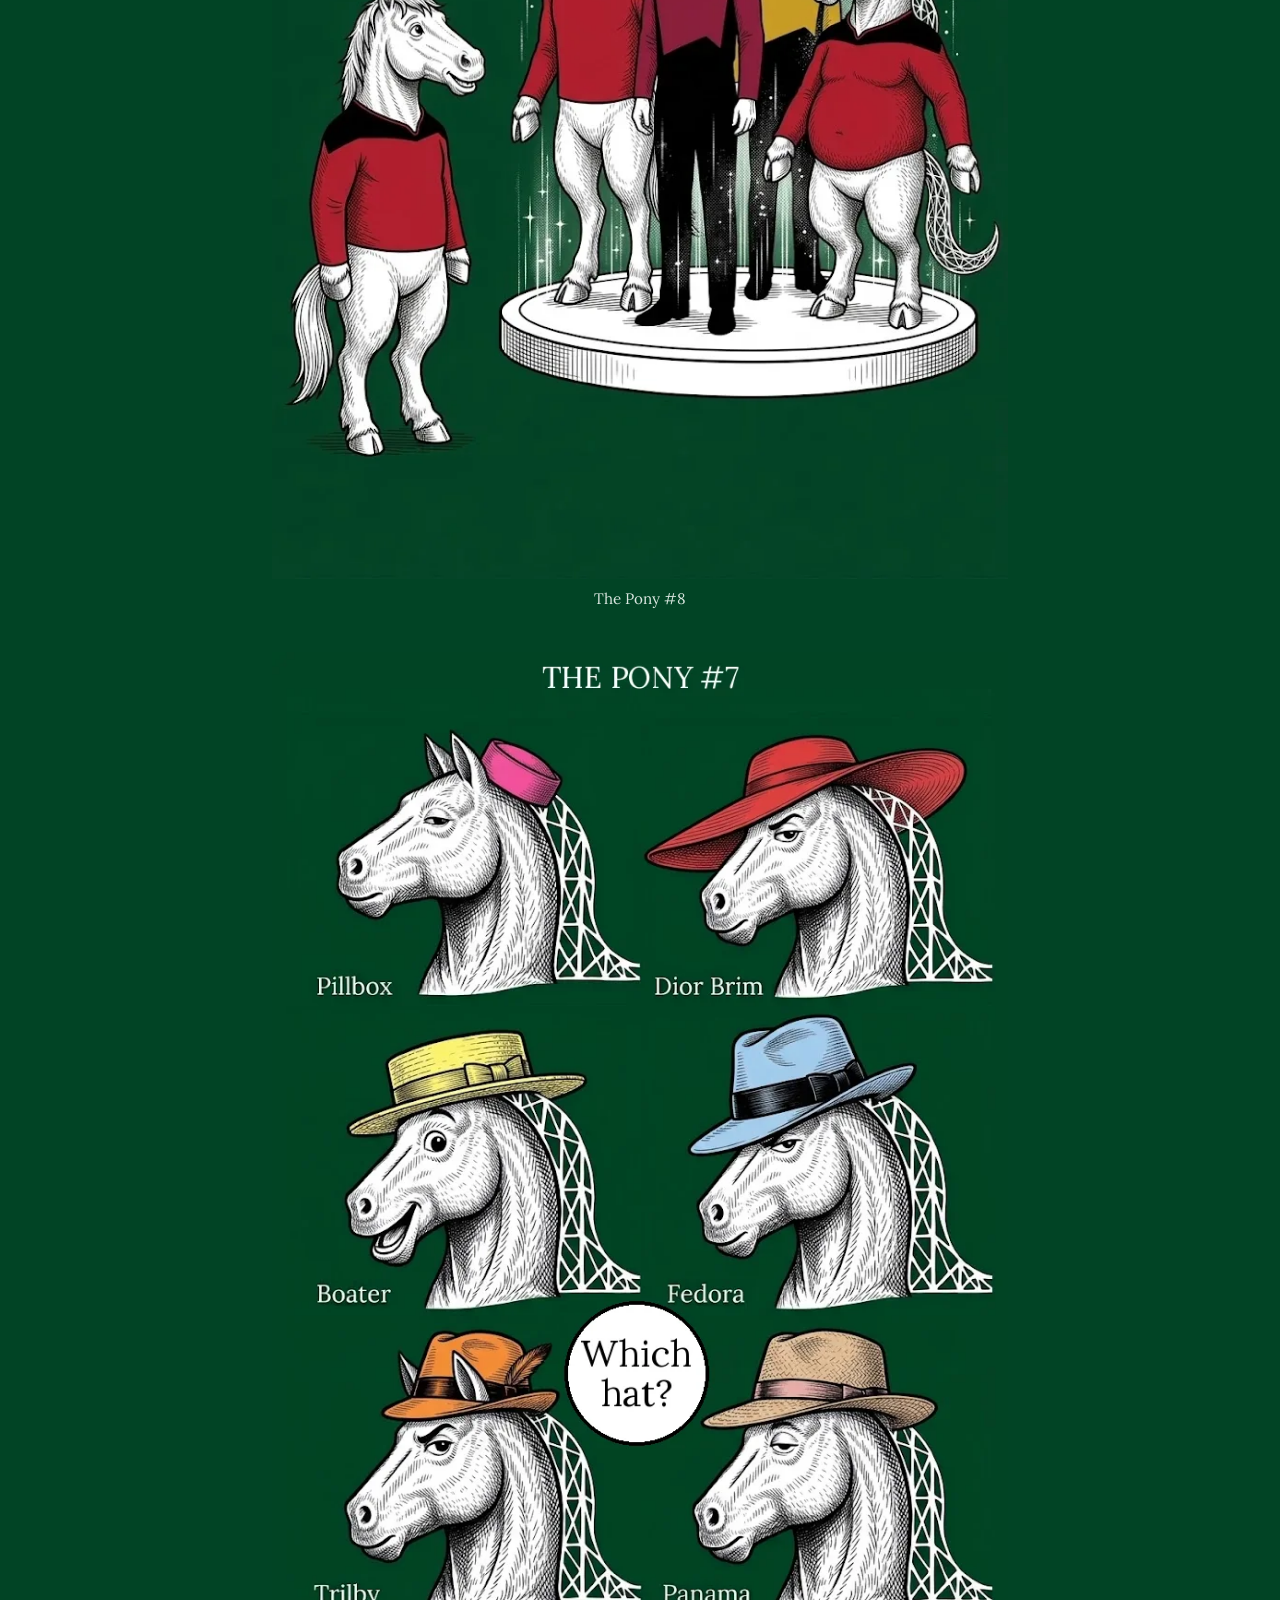
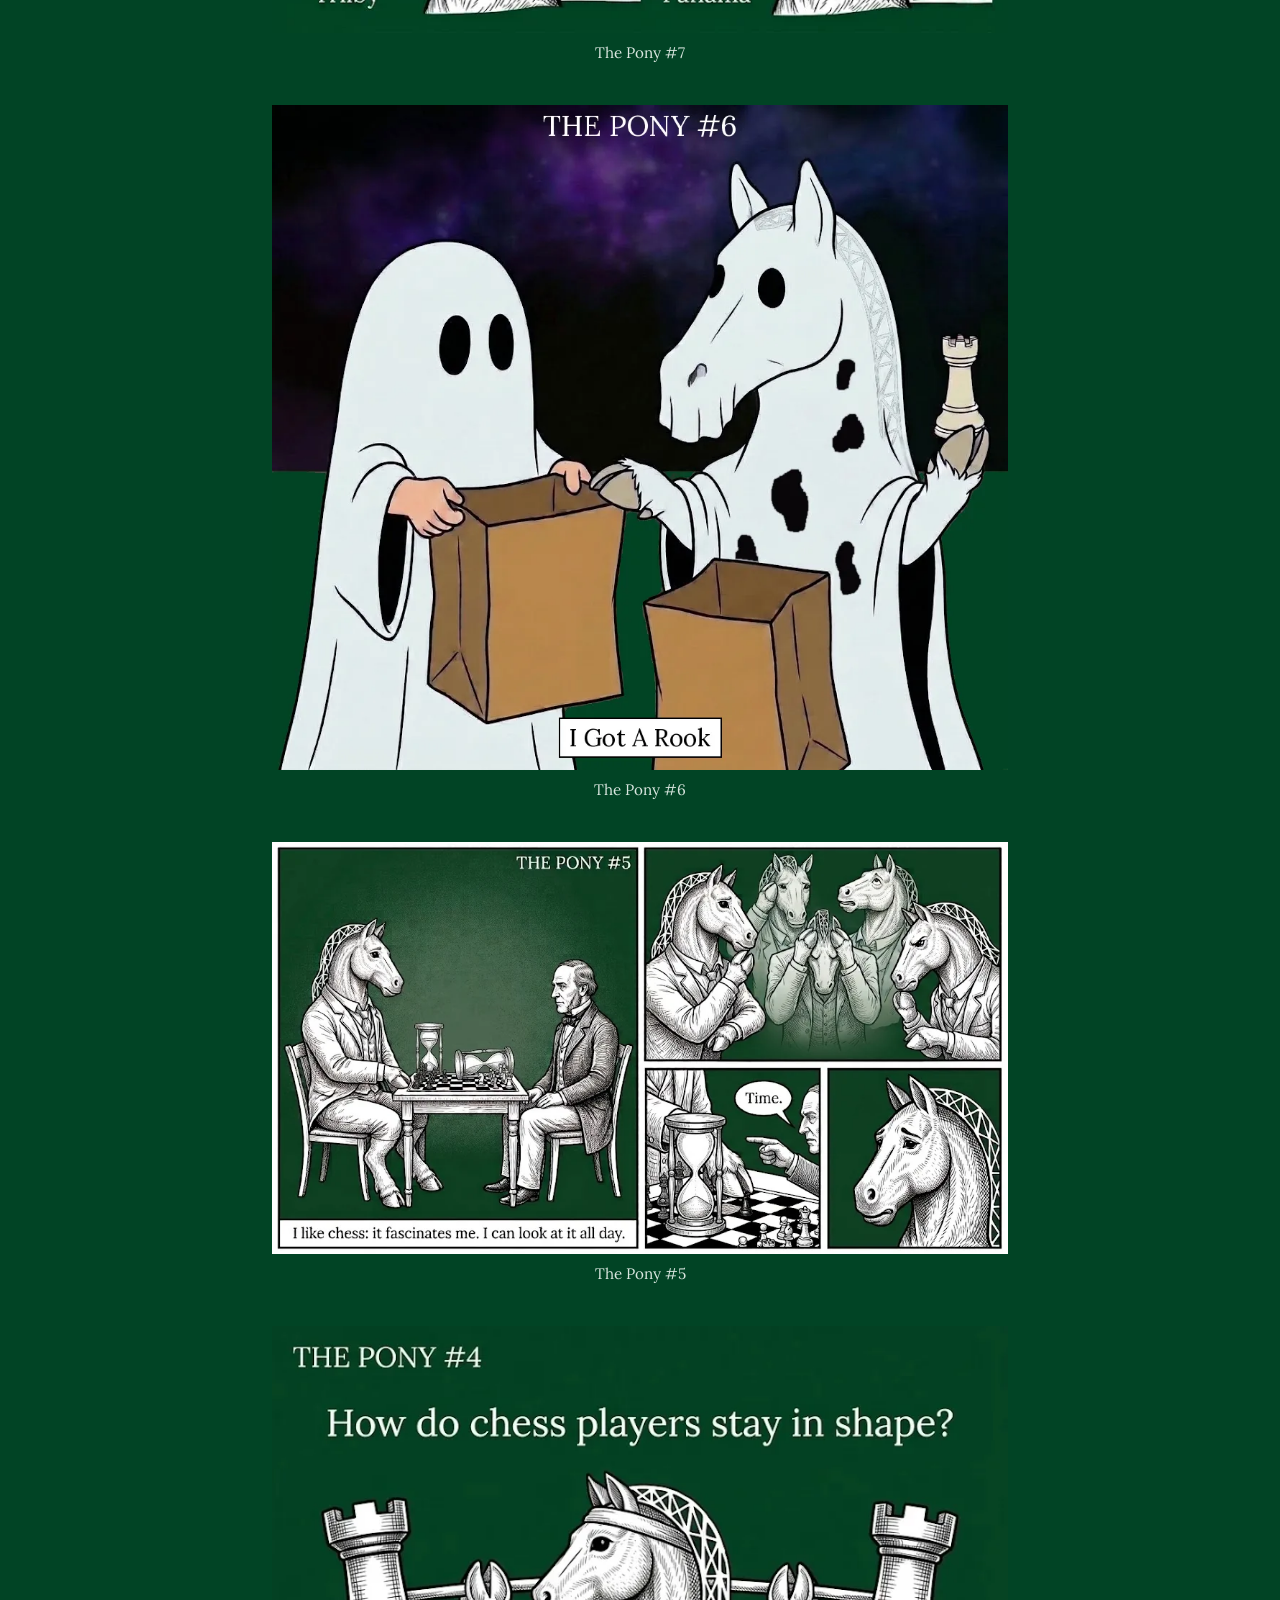
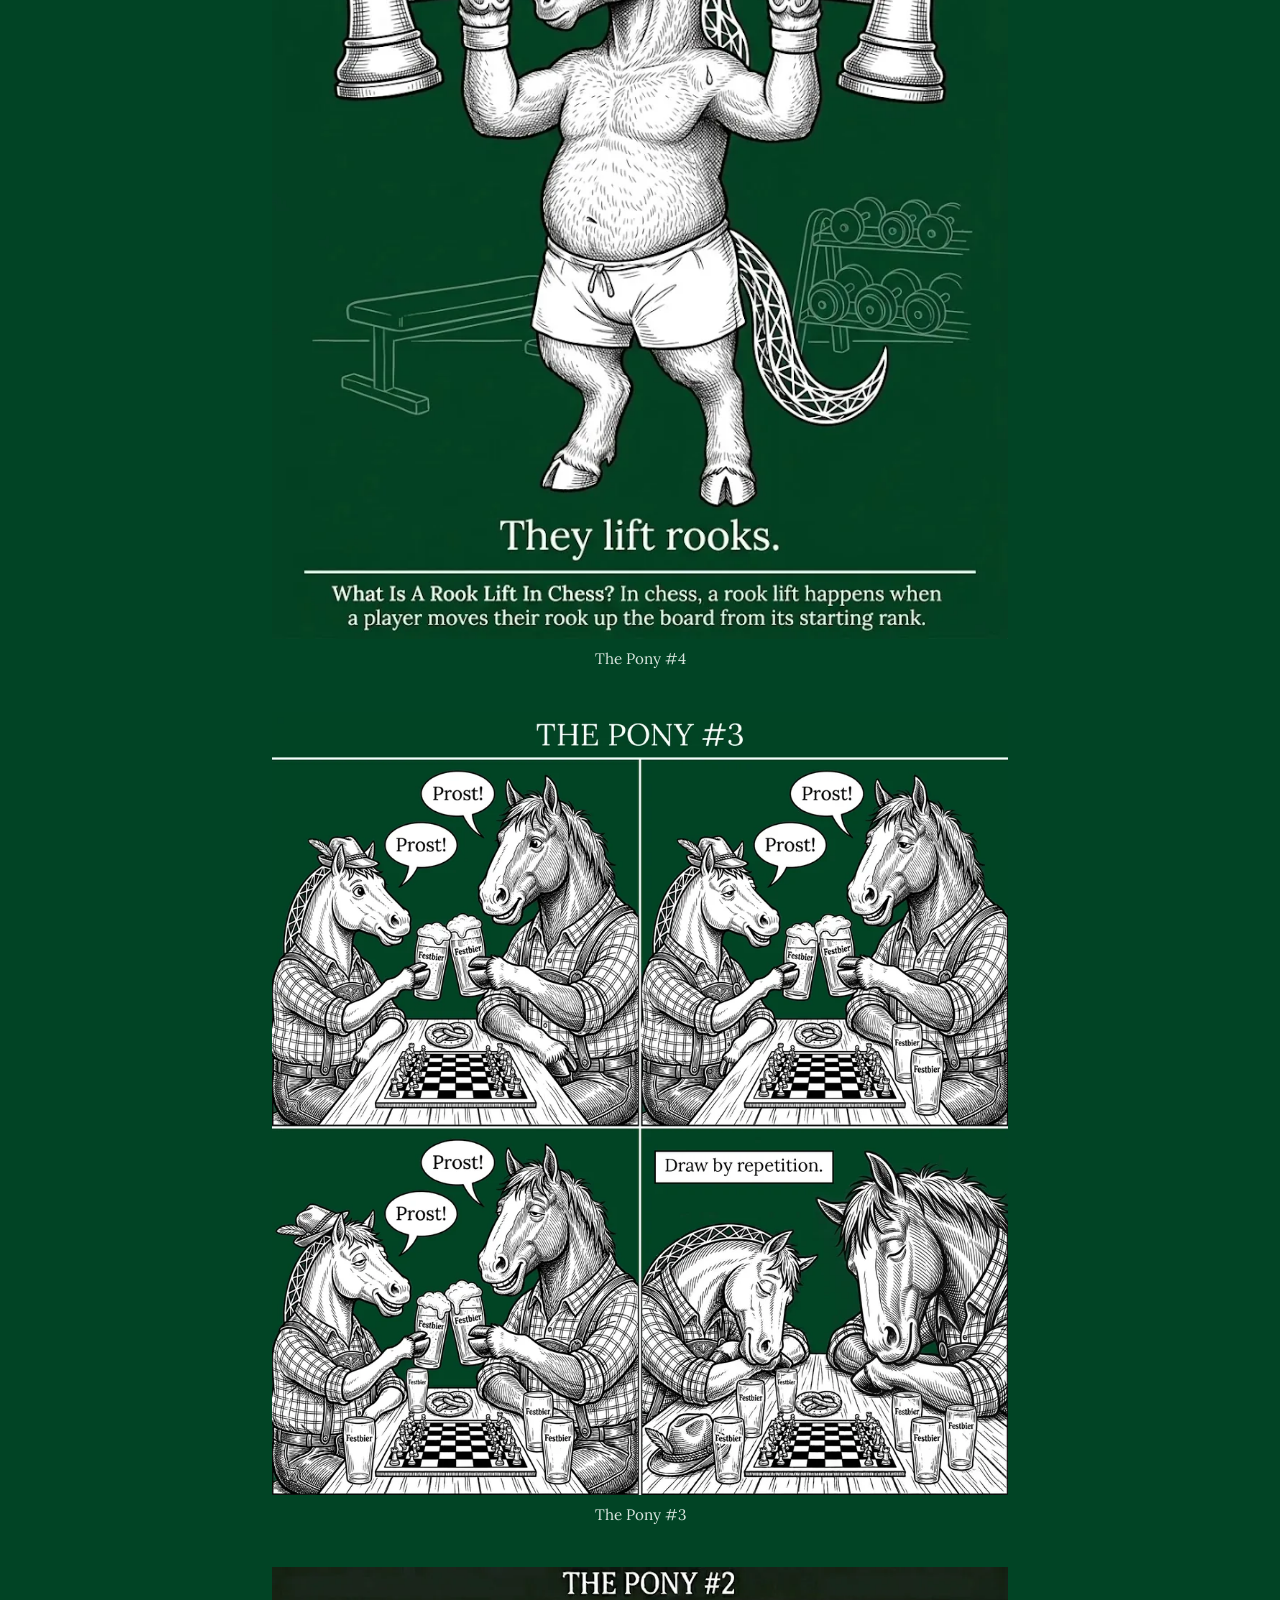
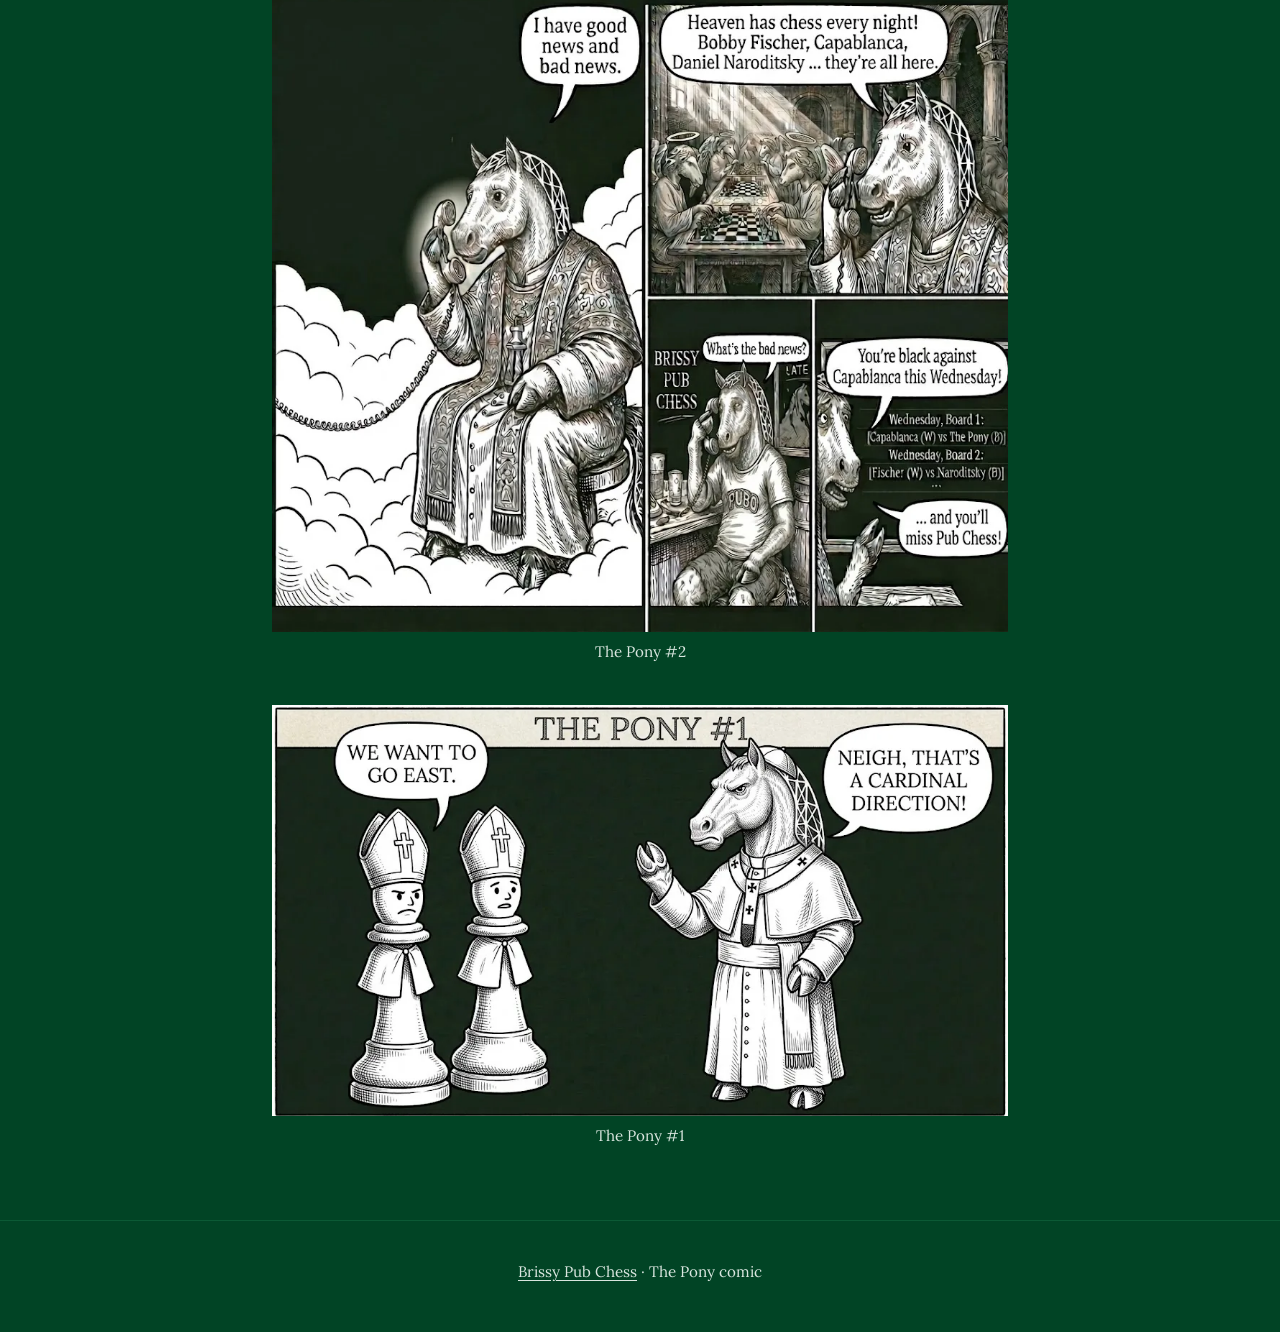
==== commit 74114cbc: "Add The Pony #10 reel to the comic page Silent 720x900 copy of the Movember reel, shown above the #1" ====
--- a/the-pony/index.html
+++ b/the-pony/index.html
@@ -47,6 +47,17 @@
       a copy up to 1024px wide for computers; the browser picks one. The
       newest comic loads straight away; older ones load as people scroll down.
     -->
+
+    <figure class="comic">
+      <video controls preload="none" playsinline
+             poster="../images/the-pony/the-pony-10-reel-poster-720.webp"
+             width="720" height="900"
+             aria-label="Video of The Pony #10, with no sound. The comic builds up panel by panel. The Pony, in a hospital gown and a thin waxed handlebar moustache, lies on an examination table with a sheet over his raised knees while a shocked doctor pony with a head mirror peers over the sheet. The Pony says: I've always been hung like a horse. Then The Pony faces the reader and says: Know Thy Nuts. Then: Get Checked Mate! It ends on the Brissy Pub Chess logo.">
+        <source src="../images/the-pony/the-pony-10-reel-720.mp4" type="video/mp4">
+        <a href="../images/the-pony/the-pony-10-reel-720.mp4">Watch the video of The Pony #10</a>
+      </video>
+      <figcaption>The Pony #10 (video)</figcaption>
+    </figure>
 
     <figure class="comic">
       <img src="../images/the-pony/the-pony-10-640.webp"
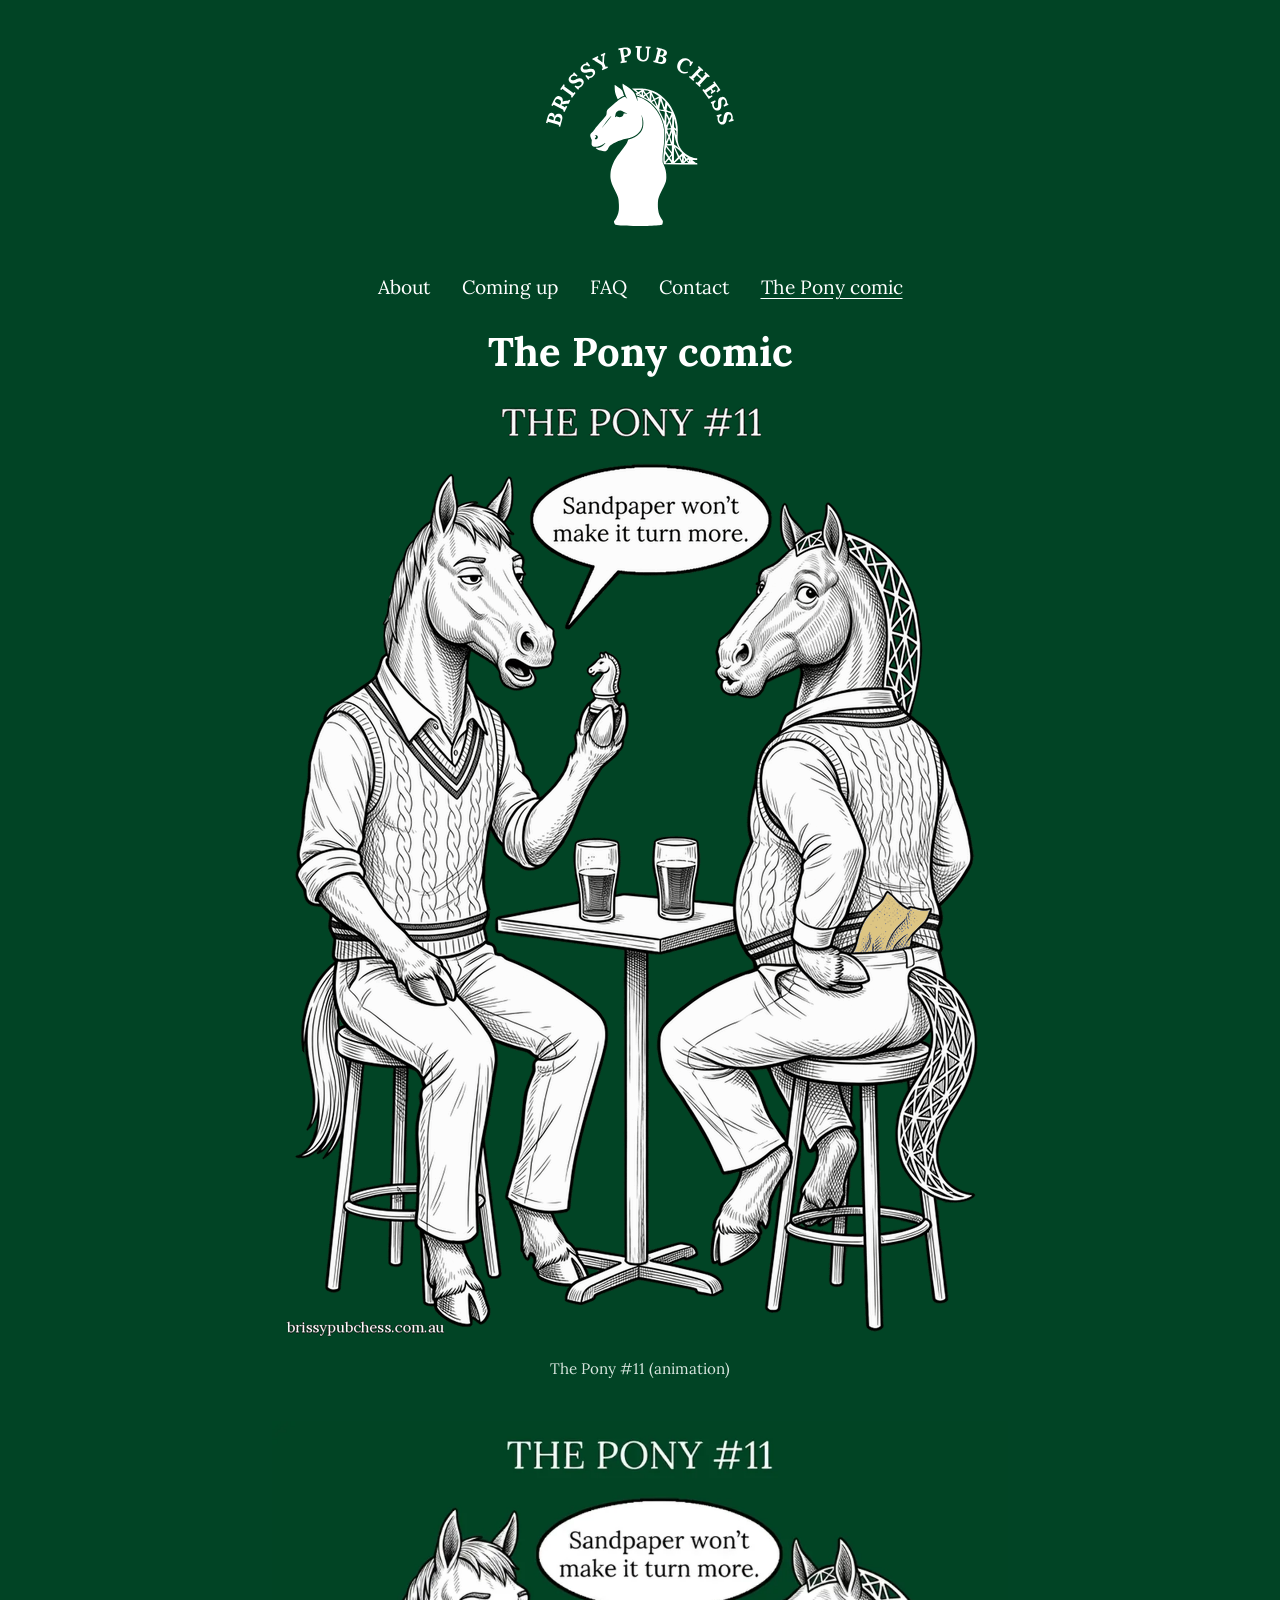
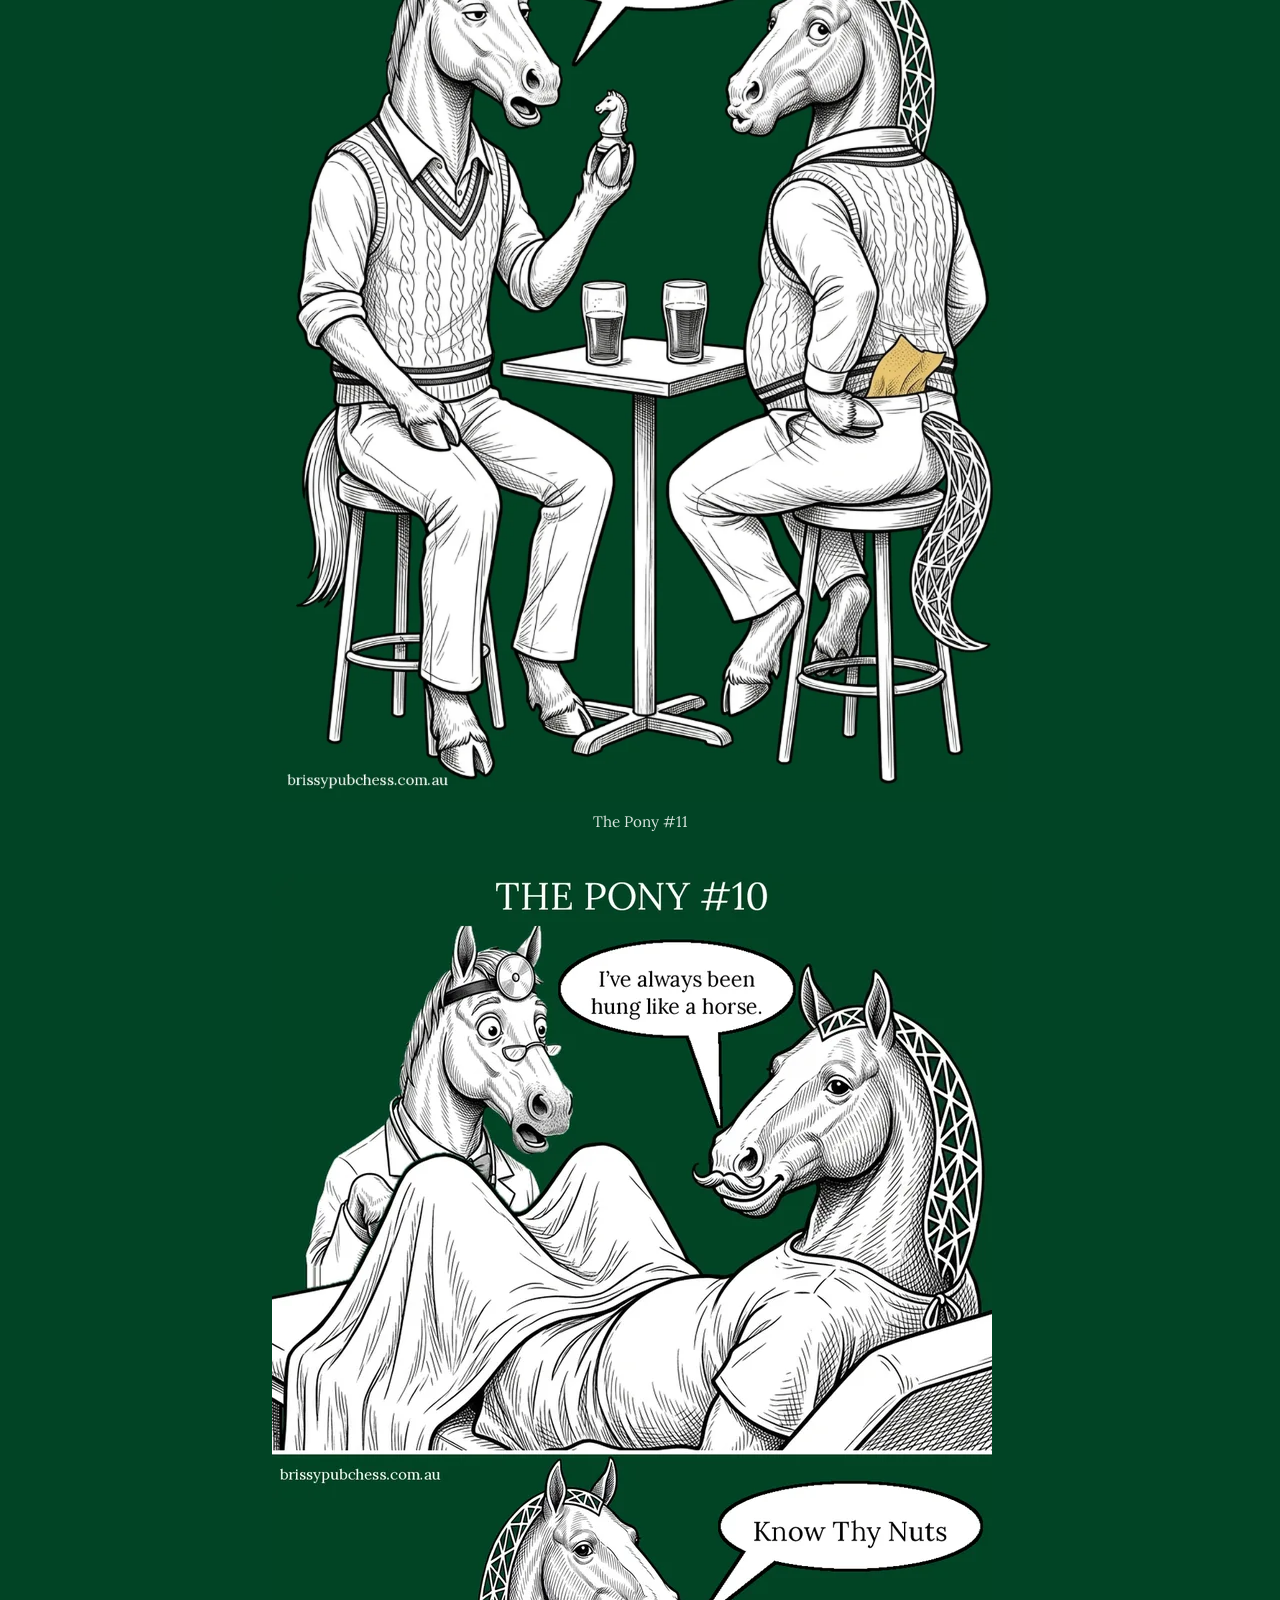
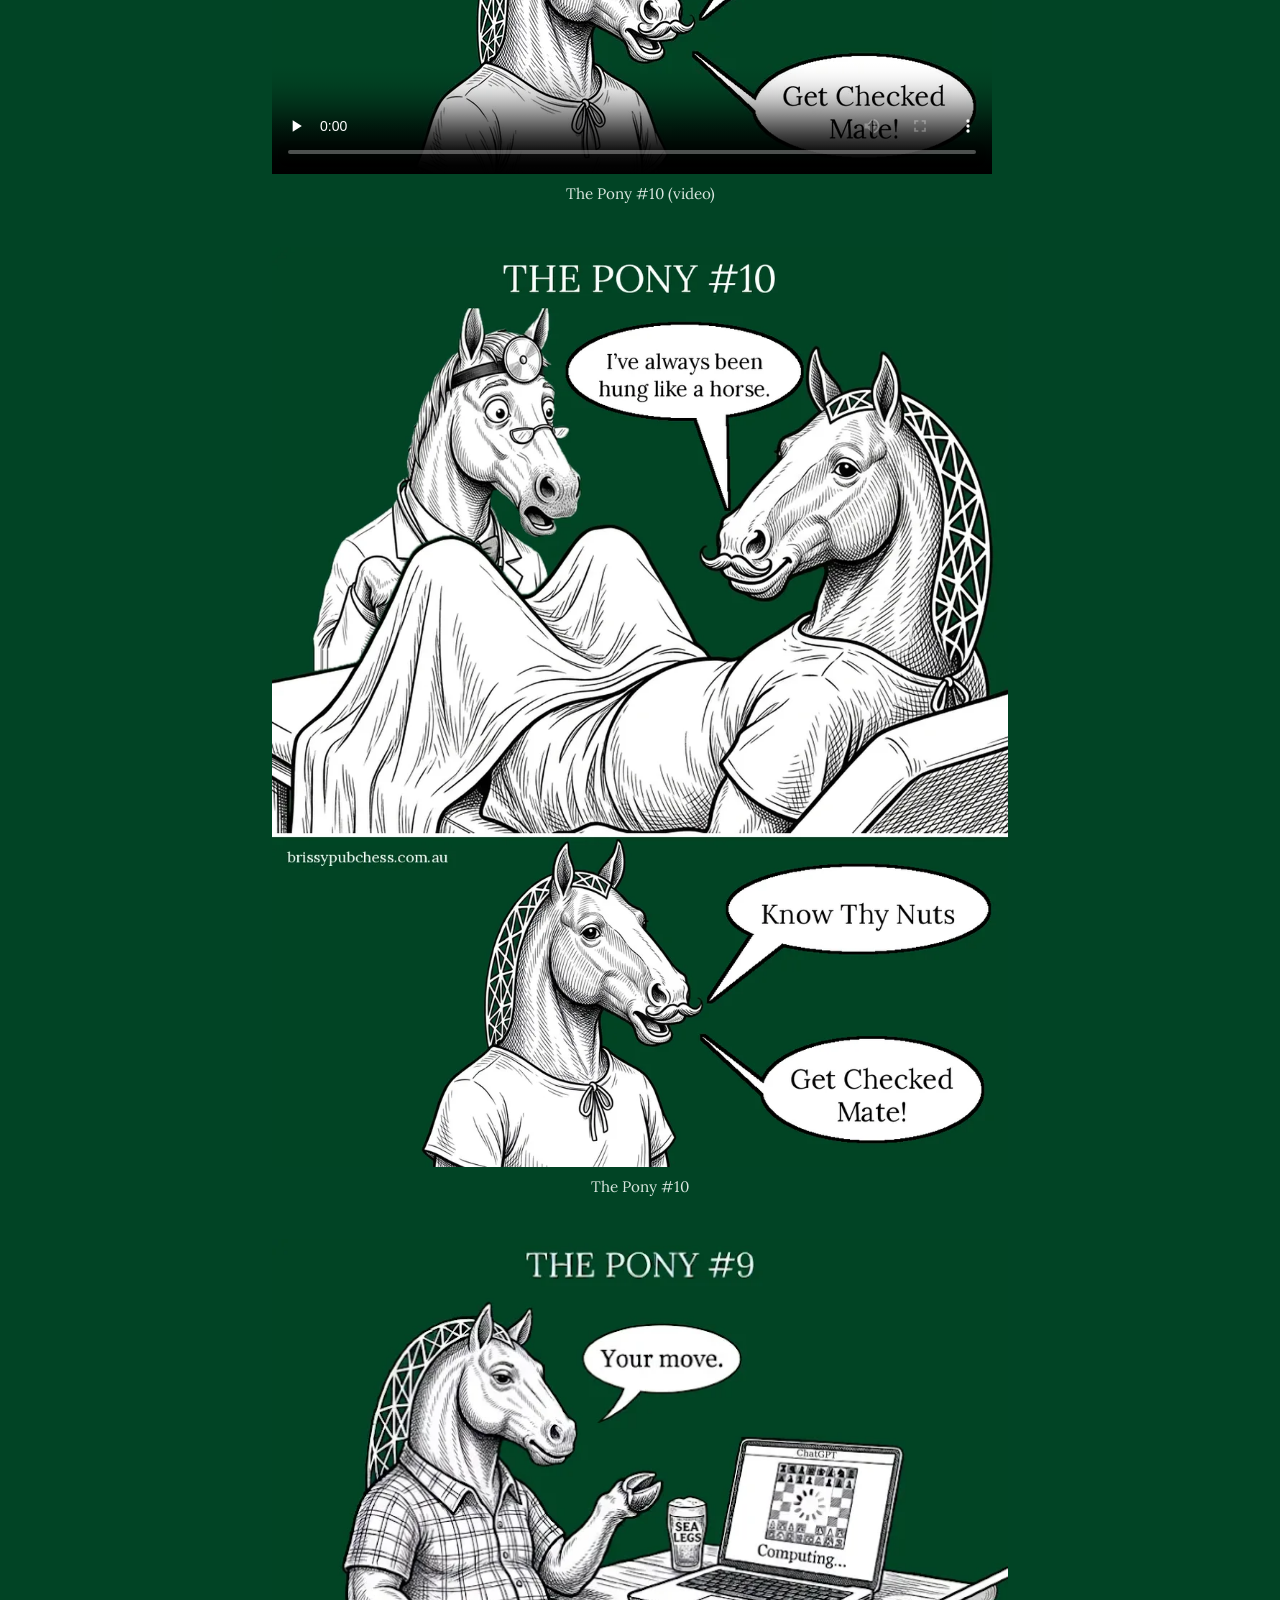
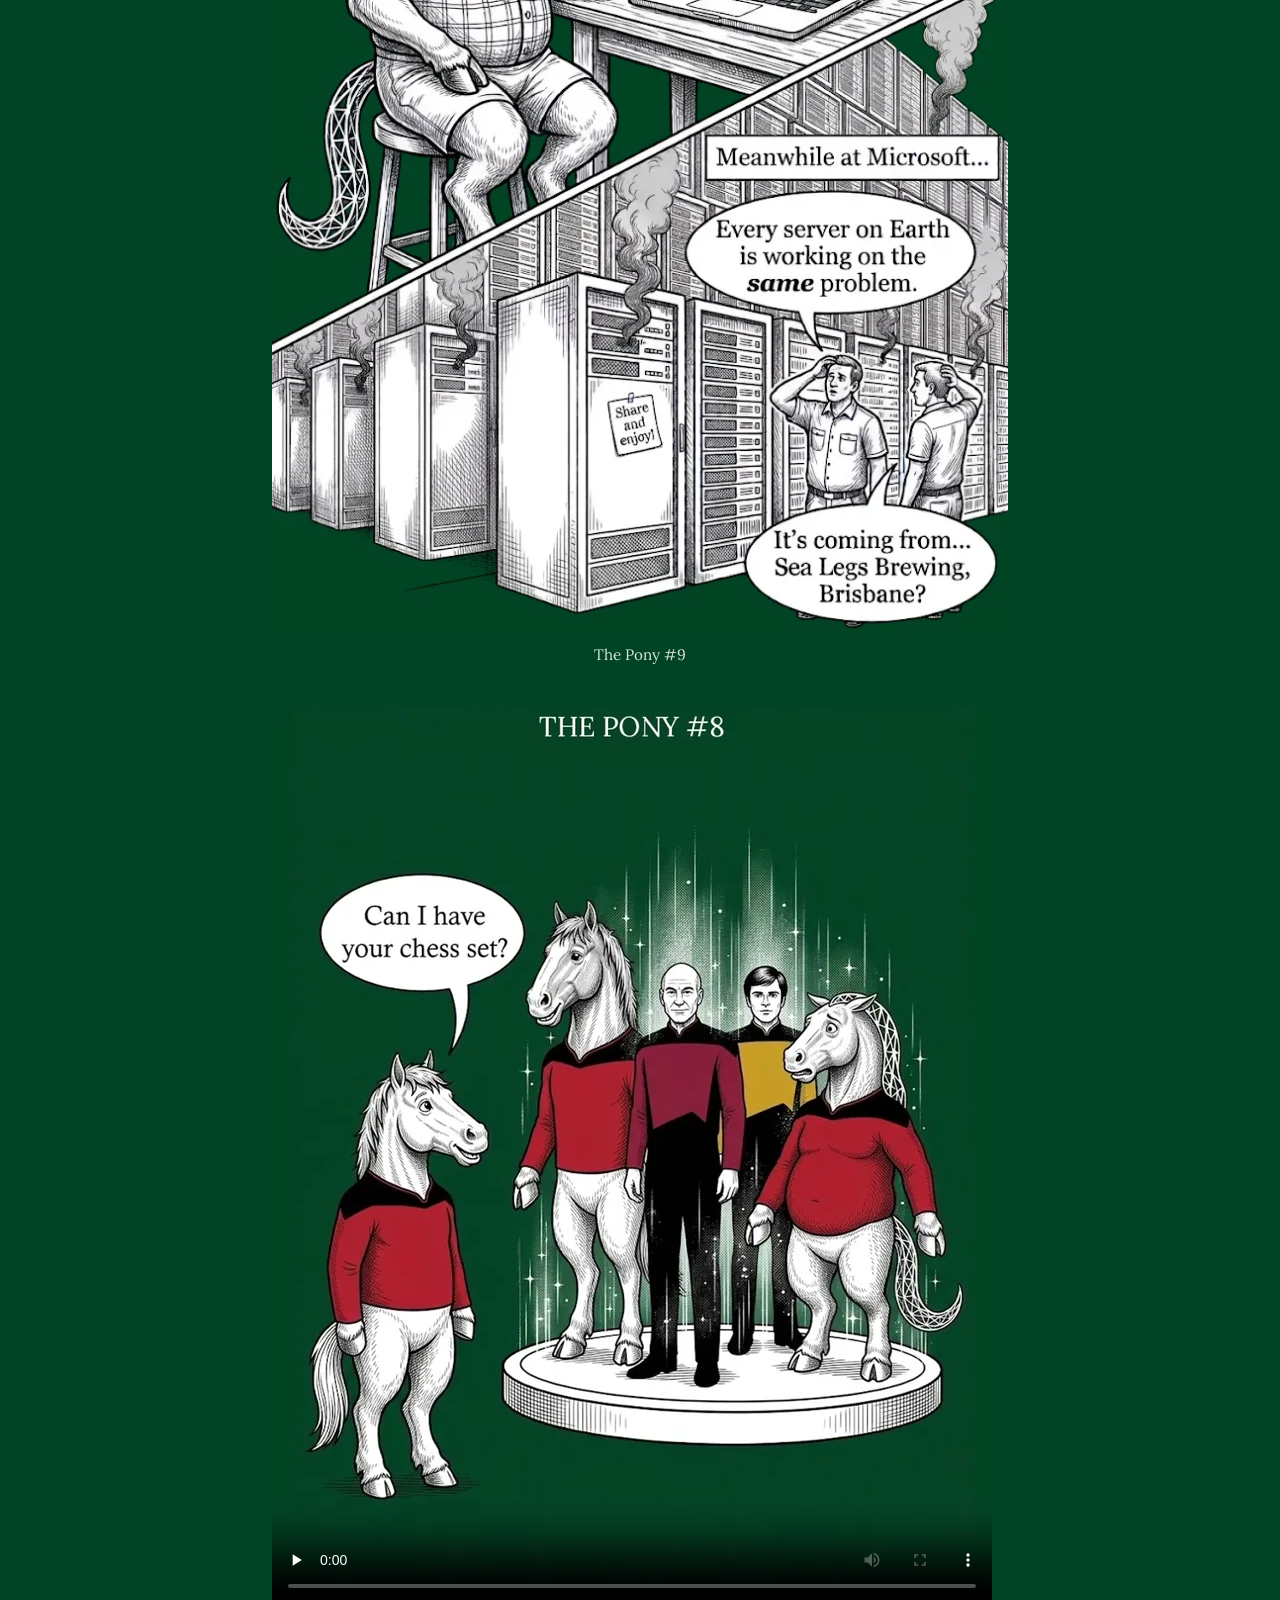
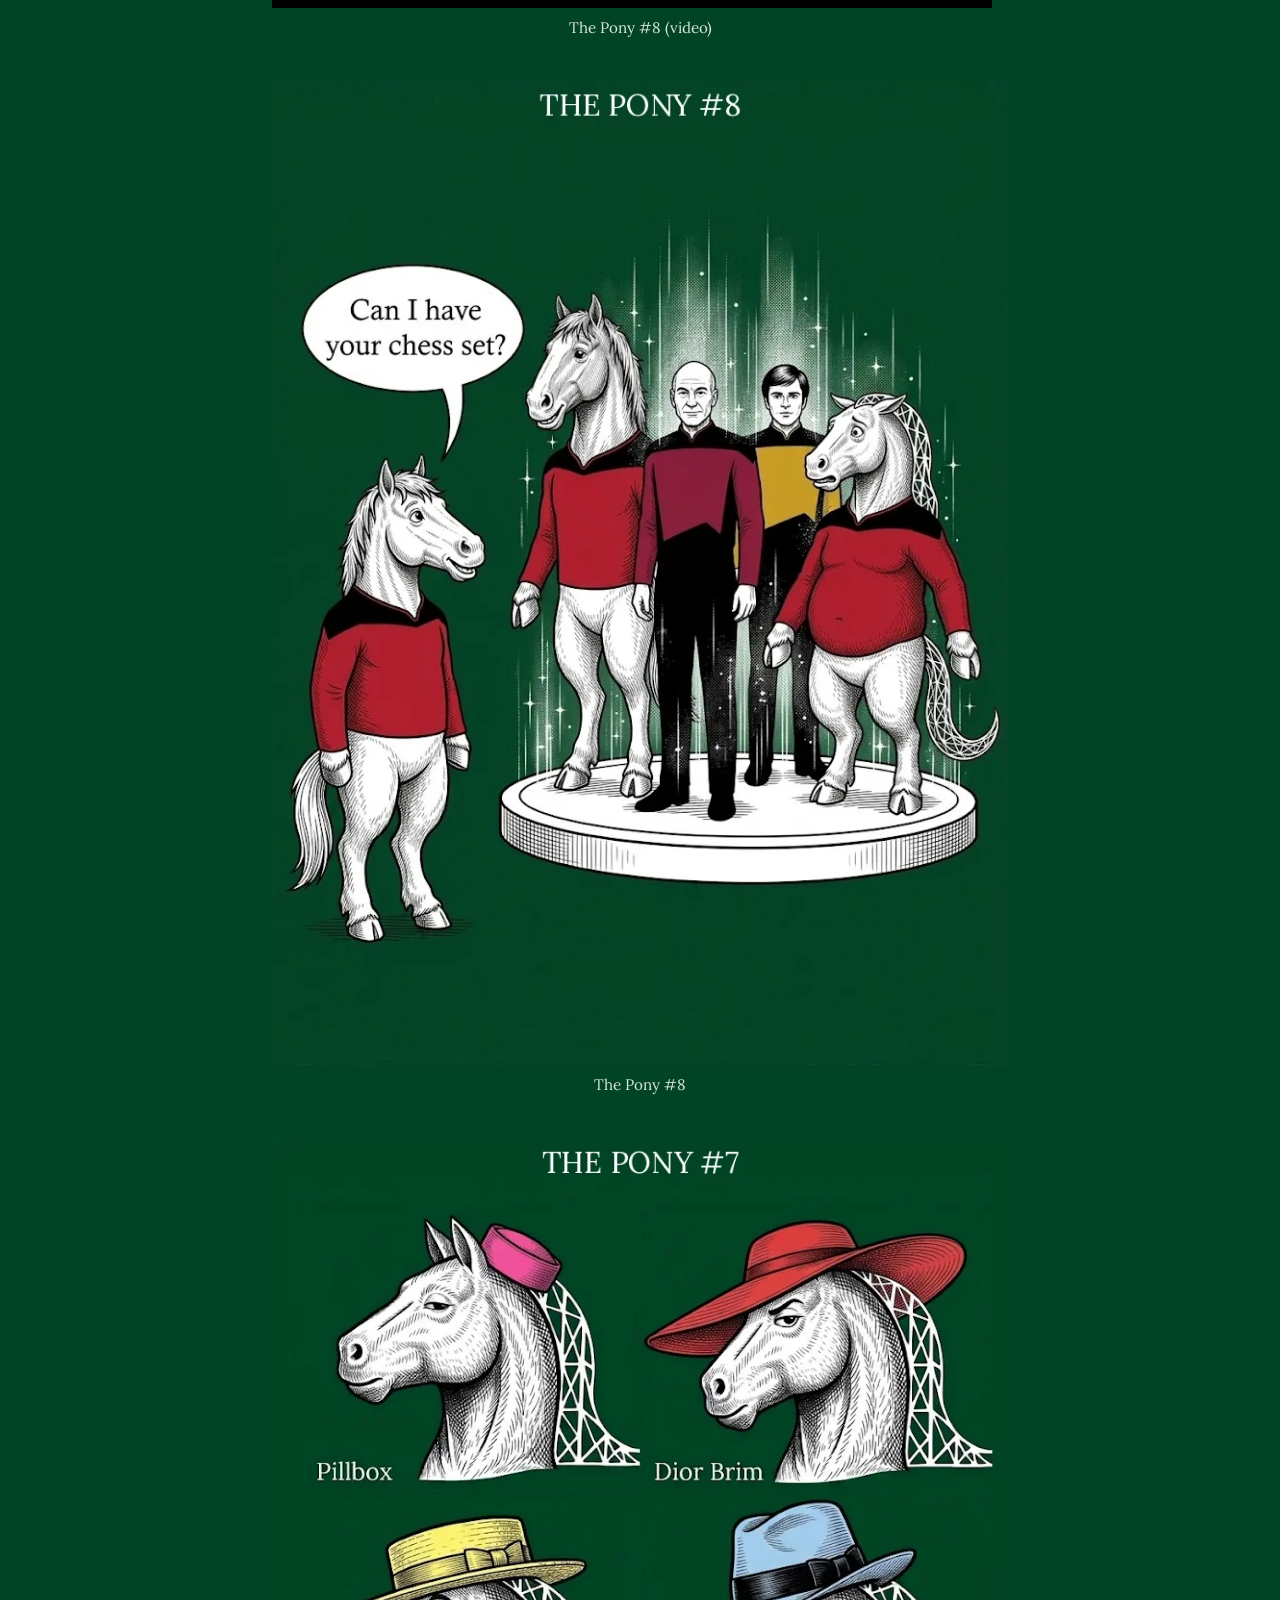
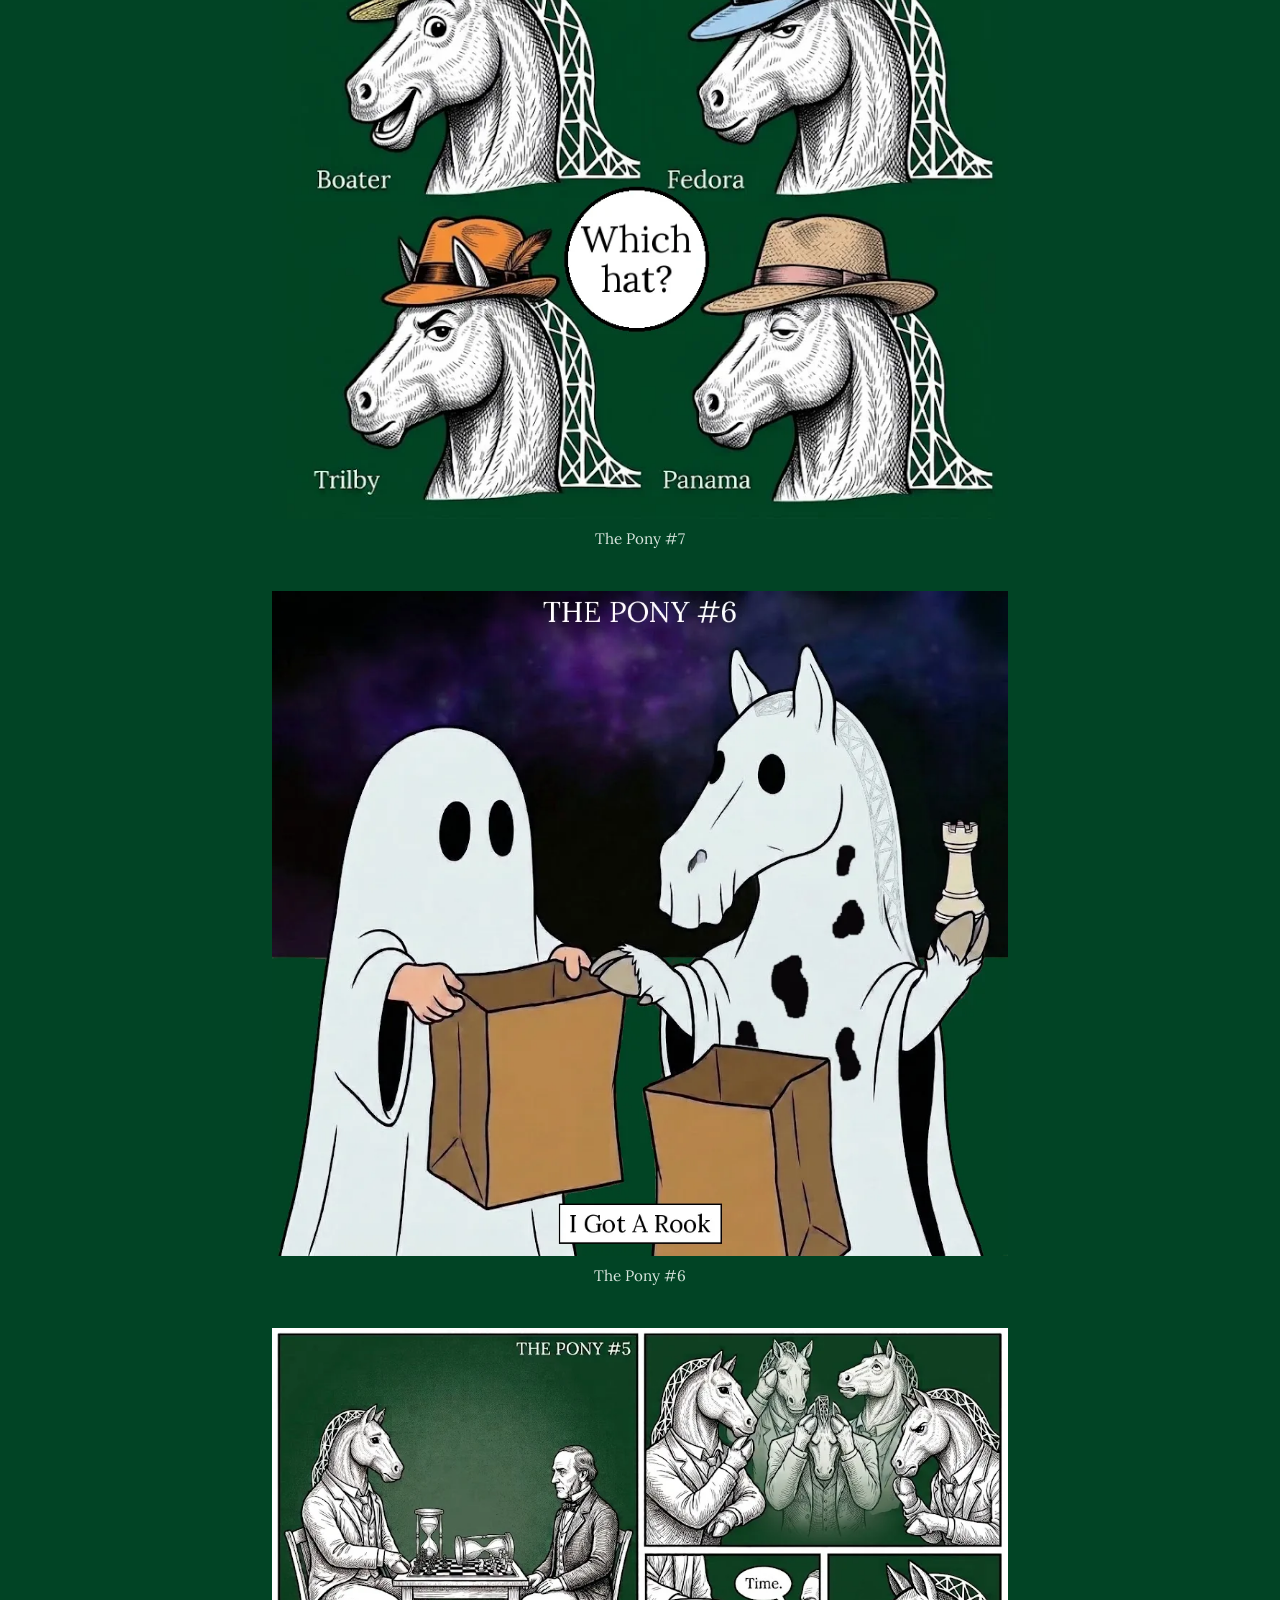
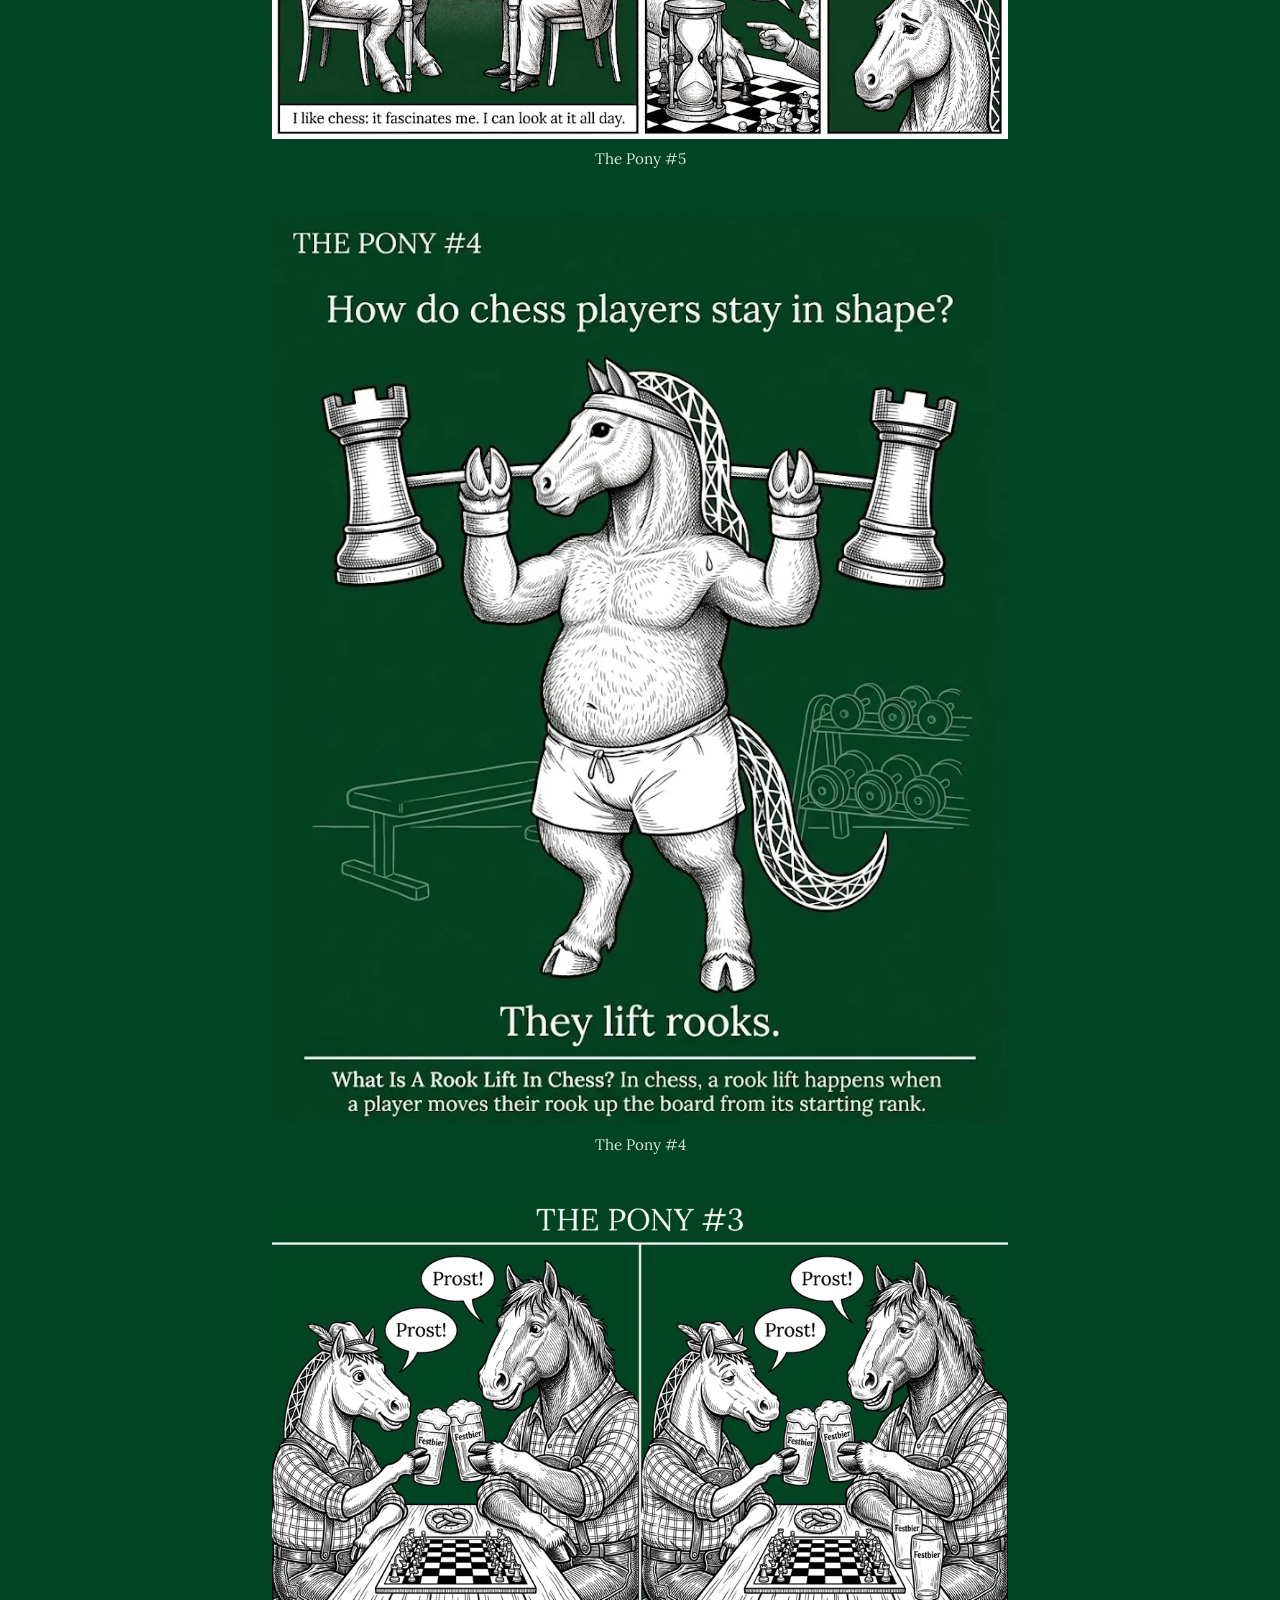
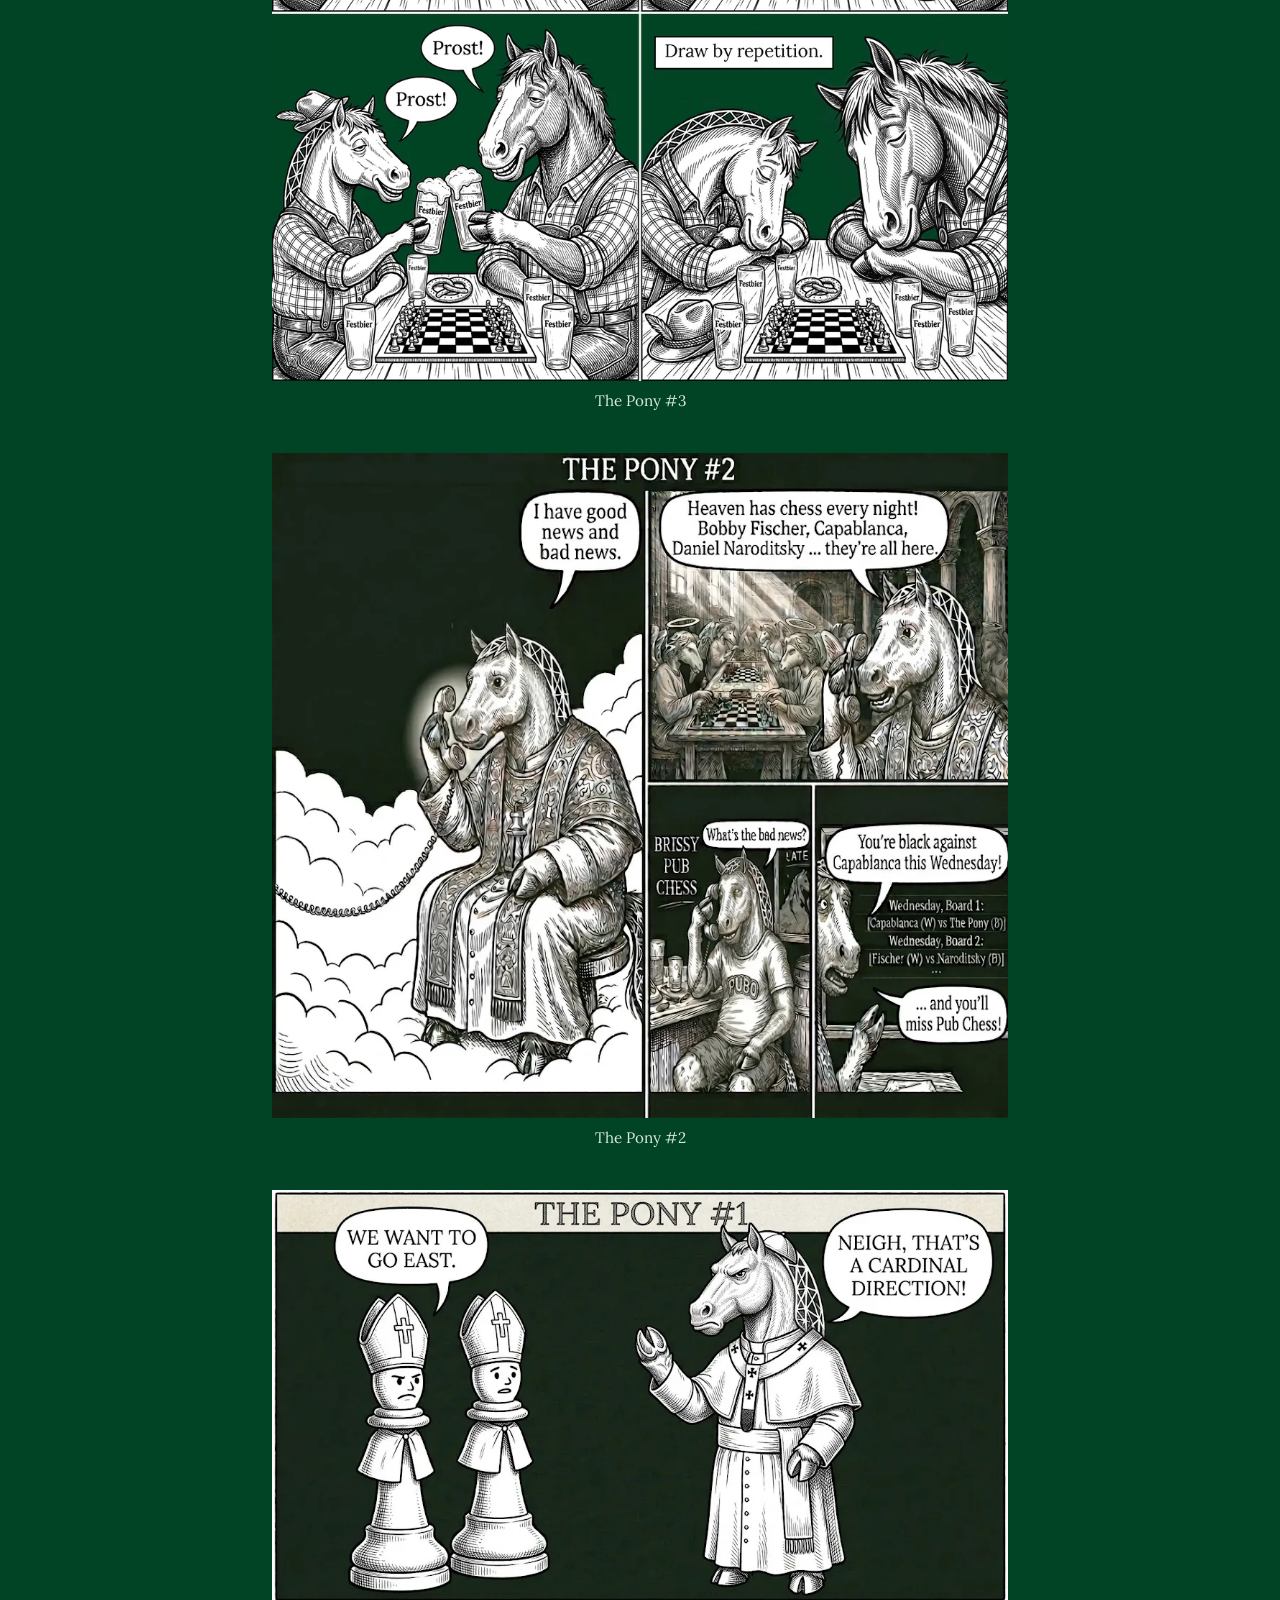
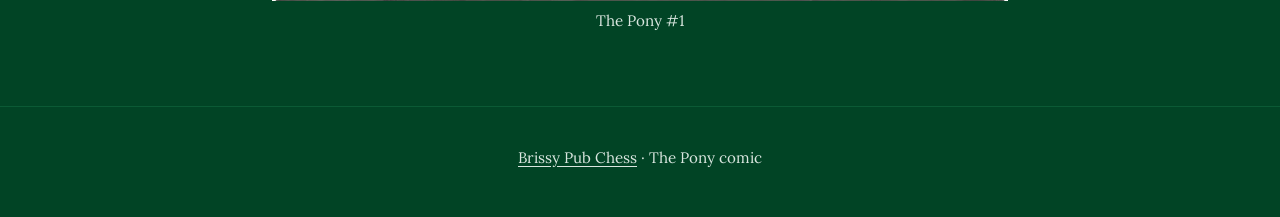
==== commit f1db6d6c: "Add The Pony #11 (Sandpapergate) to the comic page Still as 640 and 1024 WebP copies, plus a 720x960" ====
--- a/the-pony/index.html
+++ b/the-pony/index.html
@@ -49,6 +49,22 @@
     -->
 
     <figure class="comic">
+      <img src="../images/the-pony/the-pony-11-720.gif"
+           width="720" height="960"
+           alt="Animation of The Pony #11. The Pony, behind his back, pushes a sheet of sandpaper down into the back of his trousers until only a corner shows. Two ponies in cricket whites and cable-knit cricket vests sit on bar stools at a small pub table with two pints of beer. On the left, a pony holds up a chess knight and says: Sandpaper won't make it turn more. On the right, The Pony looks innocently upward, lips pursed as if whistling, with a sheet of sandpaper stuffed down the back of his trousers. Small text in the corner reads: brissypubchess.com.au">
+      <figcaption>The Pony #11 (animation)</figcaption>
+    </figure>
+
+    <figure class="comic">
+      <img src="../images/the-pony/the-pony-11-640.webp"
+           srcset="../images/the-pony/the-pony-11-640.webp 640w, ../images/the-pony/the-pony-11-1024.webp 1024w"
+           sizes="(min-width: 48rem) 46rem, 100vw"
+           width="1024" height="1365"
+           alt="Two ponies in cricket whites and cable-knit cricket vests sit on bar stools at a small pub table with two pints of beer. On the left, a pony holds up a chess knight and says: Sandpaper won't make it turn more. On the right, The Pony looks innocently upward, lips pursed as if whistling, with a sheet of sandpaper stuffed down the back of his trousers. Small text in the corner reads: brissypubchess.com.au">
+      <figcaption>The Pony #11</figcaption>
+    </figure>
+
+    <figure class="comic">
       <video controls preload="none" playsinline
              poster="../images/the-pony/the-pony-10-reel-poster-720.webp"
              width="720" height="900"
@@ -63,6 +79,7 @@
       <img src="../images/the-pony/the-pony-10-640.webp"
            srcset="../images/the-pony/the-pony-10-640.webp 640w, ../images/the-pony/the-pony-10-1024.webp 1024w"
            sizes="(min-width: 48rem) 46rem, 100vw"
+           loading="lazy"
            width="1024" height="1280"
            alt="Two panels. In the top panel, The Pony, wearing a hospital gown and a thin waxed handlebar moustache, lies back on an examination table with a sheet over his raised knees. At the end of the table, a doctor pony with a head mirror, glasses, a bow tie and a stethoscope peers over the sheet, looking shocked. The Pony says: I've always been hung like a horse. In the bottom panel, The Pony, with his moustache, faces the reader and says: Know Thy Nuts. Then: Get Checked Mate! Small text in the corner reads: brissypubchess.com.au">
       <figcaption>The Pony #10</figcaption>
